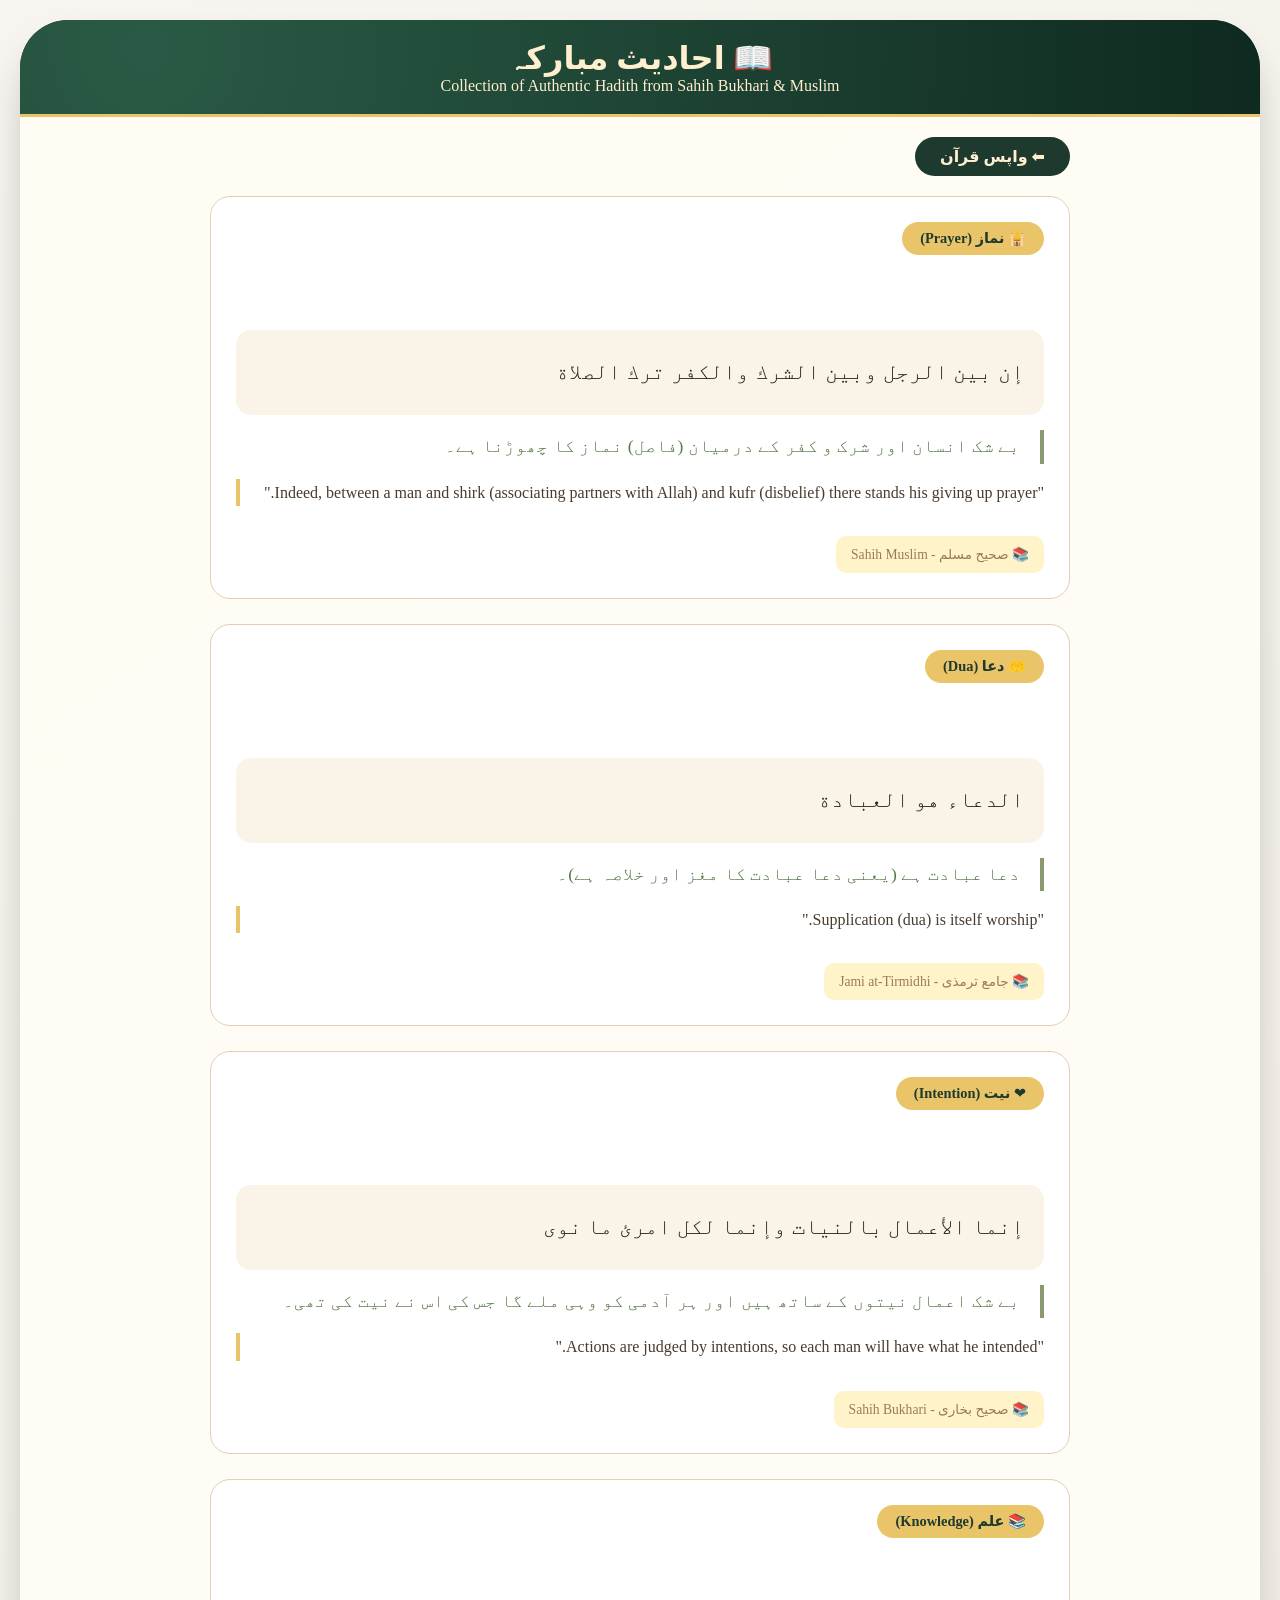
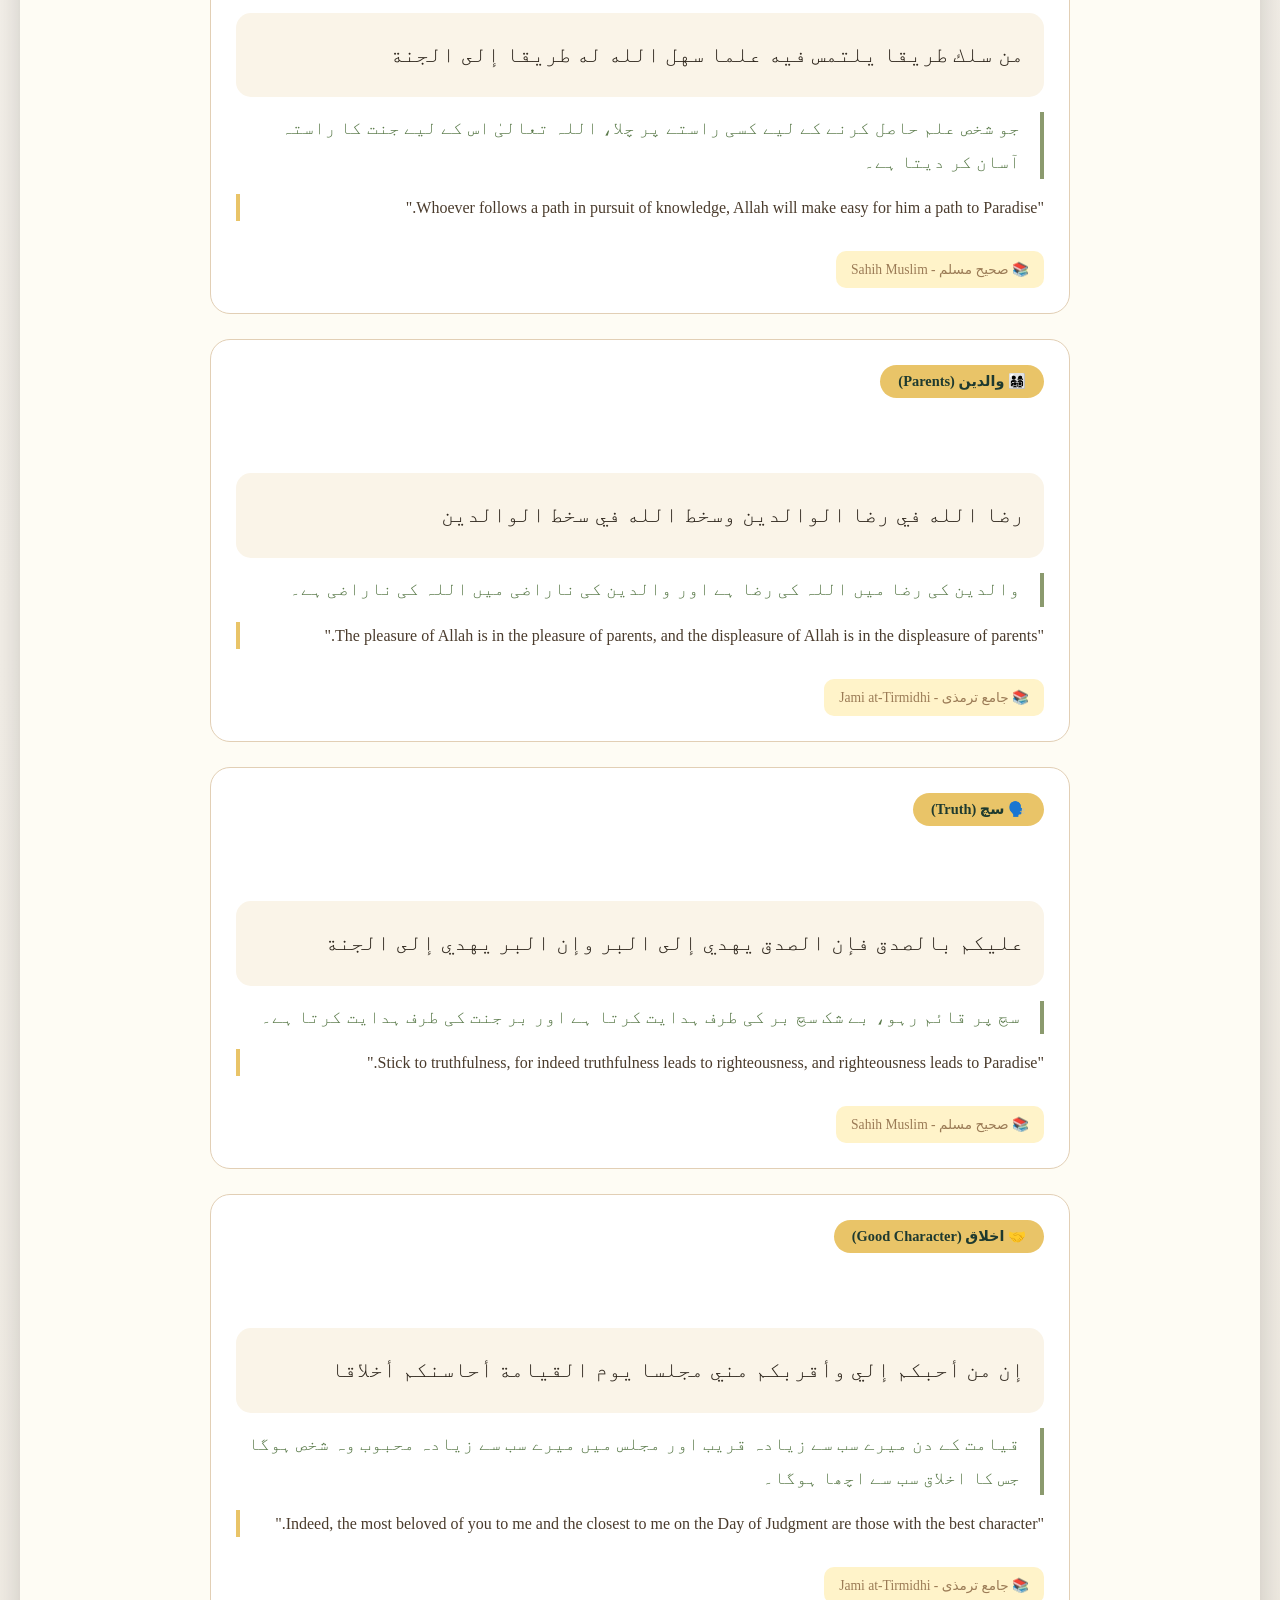
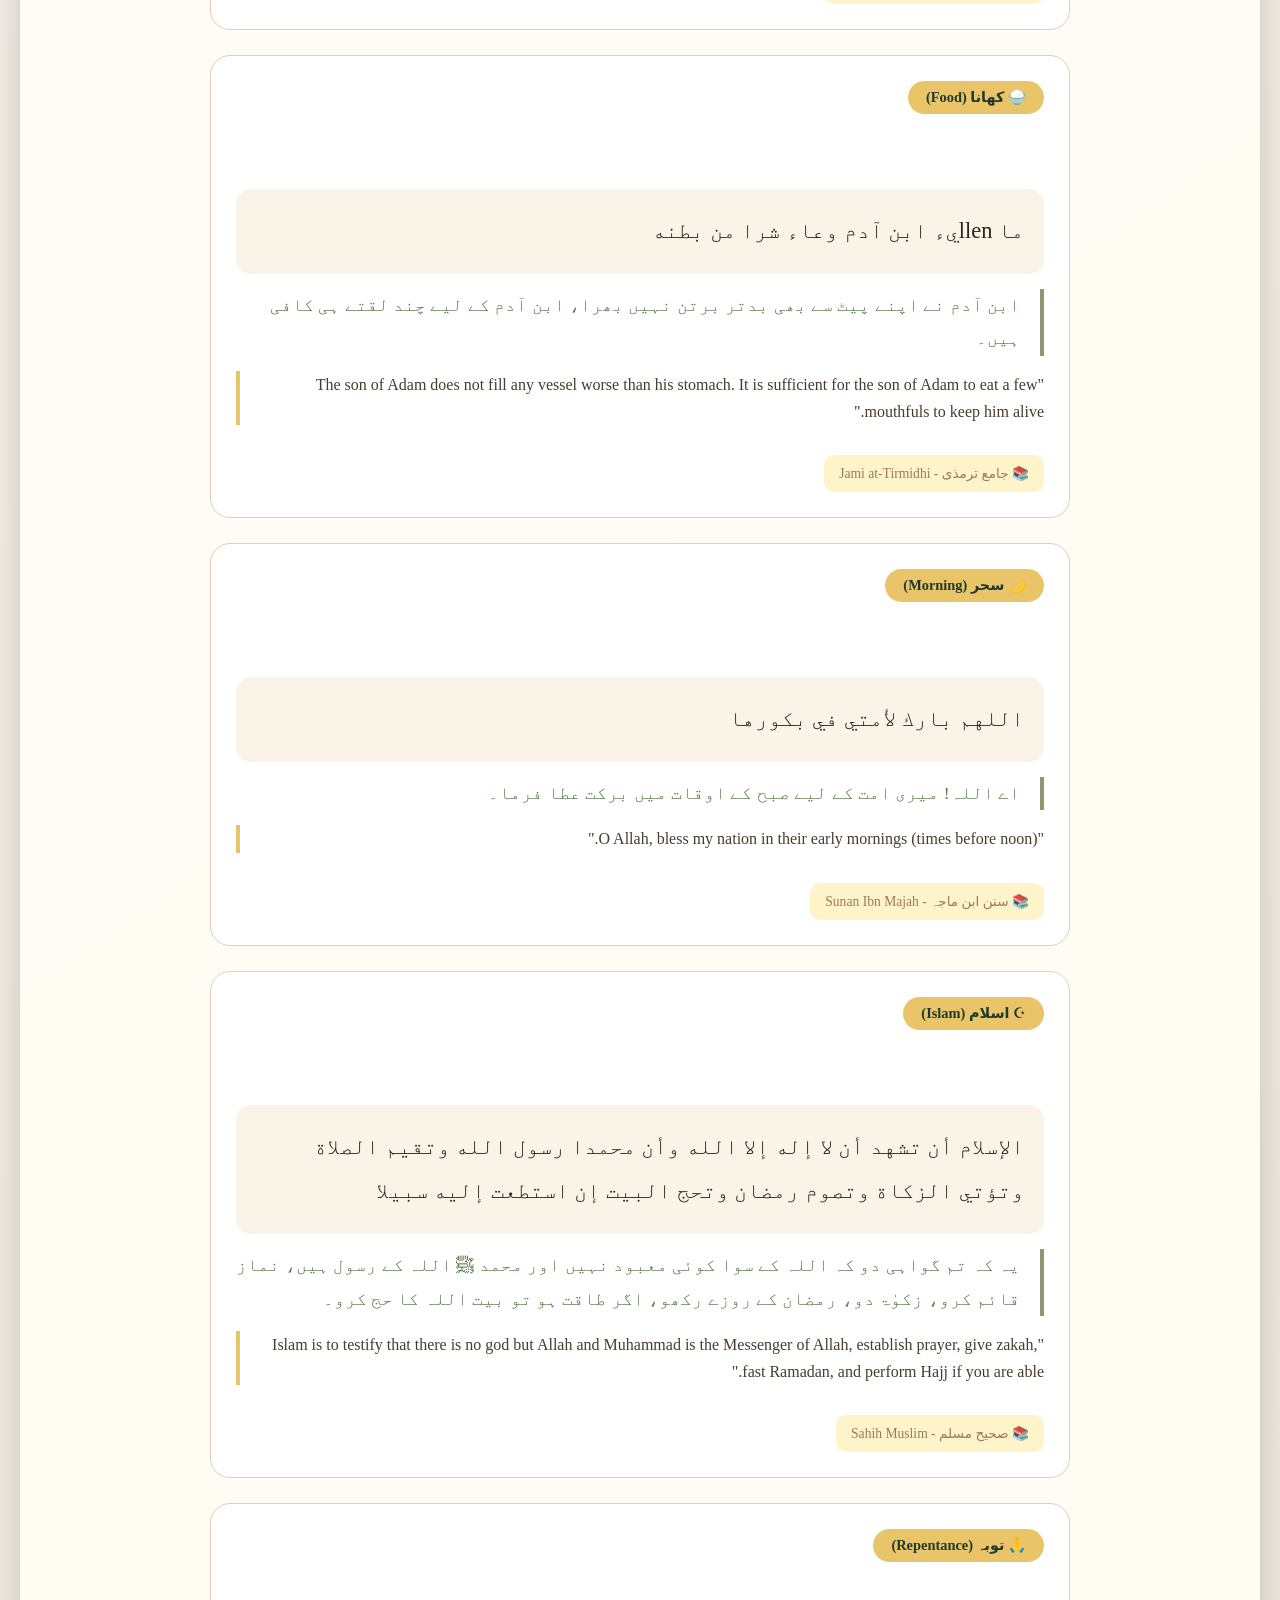
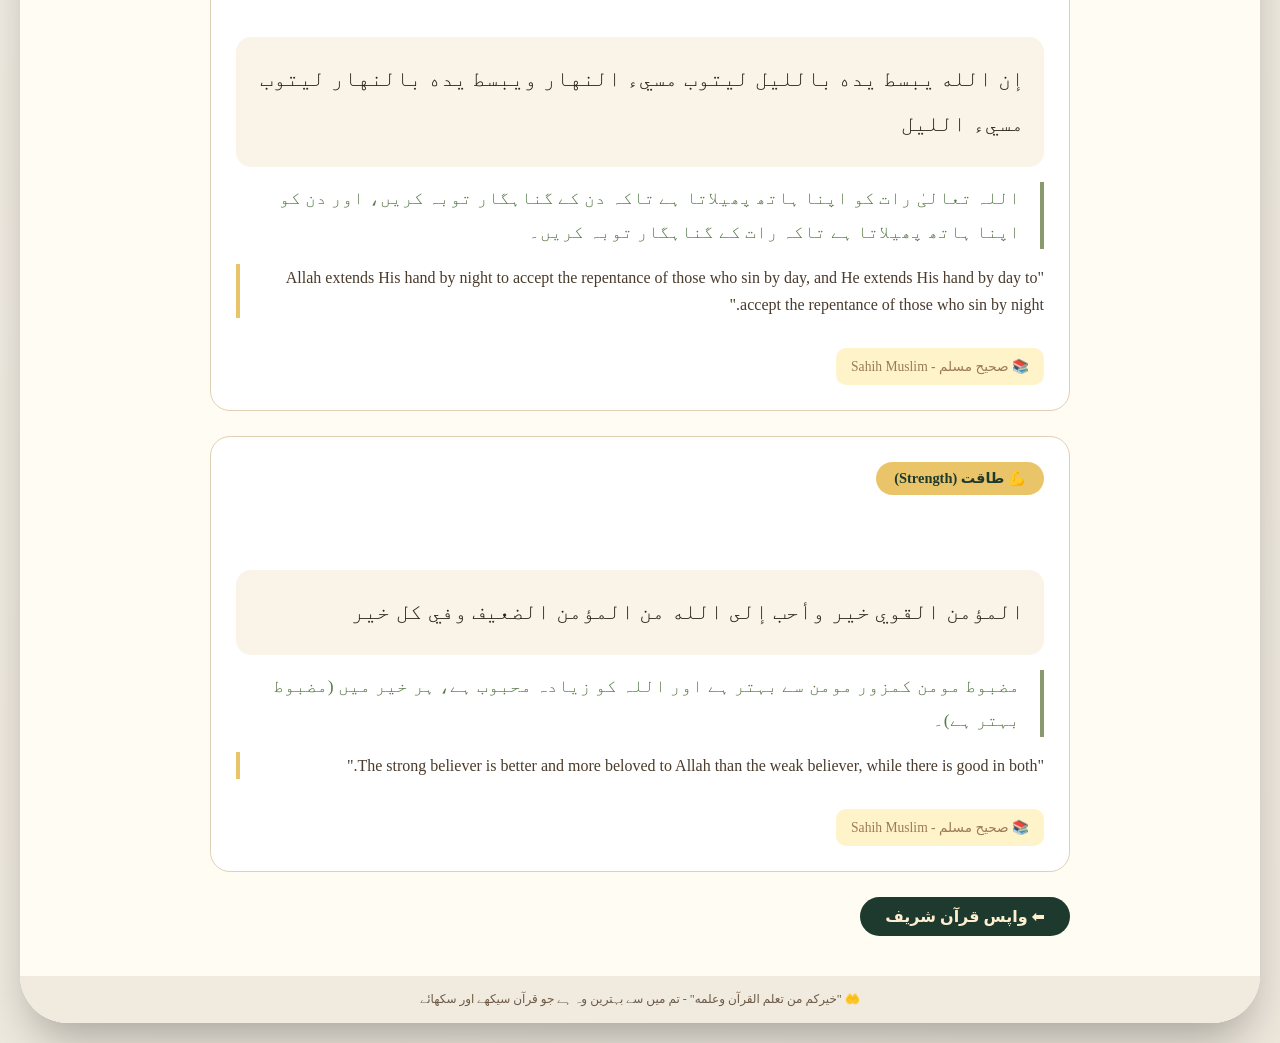
==== hadith.html @ 2e4e0c2e "Quran" ====
<!DOCTYPE html>
<html lang="ur">
<head>
  <meta charset="UTF-8">
  <meta name="viewport" content="width=device-width, initial-scale=1.0">
  <title>📖 احادیث مبارکہ - Collection of Hadith</title>
  <link rel="stylesheet" href="styles.css">
  <style>
    .hadith-container {
      max-width: 900px;
      margin: 0 auto;
      padding: 20px;
    }

    .hadith-card {
      background: var(--card-bg);
      border-radius: 20px;
      padding: 25px;
      margin-bottom: 25px;
      border: 1px solid var(--ayah-border);
      transition: all 0.3s;
    }

    .hadith-card:hover {
      transform: translateY(-3px);
      box-shadow: 0 10px 30px rgba(0,0,0,0.1);
    }

    .hadith-number {
      background: var(--header-gradient);
      color: white;
      width: 45px;
      height: 45px;
      border-radius: 50%;
      display: flex;
      align-items: center;
      justify-content: center;
      font-weight: bold;
      font-size: 1.1rem;
      margin-bottom: 15px;
    }

    .hadith-arabic {
      font-size: 1.4rem;
      line-height: 2;
      color: var(--text-primary);
      font-family: 'Amiri', 'Noto Naskh Arabic', serif;
      text-align: right;
      margin: 15px 0;
      padding: 20px;
      background: var(--transliteration-bg);
      border-radius: 15px;
    }

    .hadith-urdu {
      font-size: 1.1rem;
      line-height: 1.9;
      color: #5a7a4a;
      font-family: 'Jameel Noori Nastaleeq', 'Urdu Typesetting', serif;
      text-align: right;
      margin: 15px 0;
      padding-right: 20px;
      border-right: 4px solid var(--urdu-border);
    }

    .hadith-english {
      font-size: 1rem;
      line-height: 1.7;
      color: var(--text-secondary);
      margin: 15px 0;
      padding-left: 20px;
      border-left: 4px solid var(--translation-border);
    }

    .hadith-ref {
      font-size: 0.85rem;
      color: var(--text-muted);
      margin-top: 15px;
      padding: 10px 15px;
      background: var(--highlight-bg);
      border-radius: 10px;
      display: inline-block;
    }

    .hadith-topic {
      background: var(--border-accent);
      color: #1e3a2f;
      padding: 8px 18px;
      border-radius: 20px;
      font-size: 0.9rem;
      font-weight: 600;
      margin-bottom: 15px;
      display: inline-block;
    }

    .back-btn {
      display: inline-block;
      background: var(--active-btn-bg);
      color: var(--active-btn-text);
      padding: 10px 25px;
      border-radius: 30px;
      text-decoration: none;
      margin-bottom: 20px;
      font-weight: 600;
    }

    .category-title {
      background: var(--header-gradient);
      color: white;
      padding: 18px 30px;
      border-radius: 15px;
      font-size: 1.3rem;
      margin: 30px 0 20px 0;
      text-align: center;
    }
  </style>
</head>
<body>
<div class="quran-app">
  <div class="app-header">
    <h1>📖 احادیث مبارکہ</h1>
    <p>Collection of Authentic Hadith from Sahih Bukhari & Muslim</p>
  </div>

  <div class="hadith-container">
    <a href="quran.html" class="back-btn">⬅️ واپس قرآن</a>

    <!-- Hadith 1 -->
    <div class="hadith-card">
      <div class="hadith-topic">🕌 نماز (Prayer)</div>
      <div class="hadith-number">1</div>
      <div class="hadith-arabic">
        إن بين الرجل وبين الشرك والكفر ترك الصلاة
      </div>
      <div class="hadith-urdu">
        بے شک انسان اور شرک و کفر کے درمیان (فاصل) نماز کا چھوڑنا ہے۔
      </div>
      <div class="hadith-english">
        "Indeed, between a man and shirk (associating partners with Allah) and kufr (disbelief) there stands his giving up prayer."
      </div>
      <div class="hadith-ref">📚 صحیح مسلم - Sahih Muslim</div>
    </div>

    <!-- Hadith 2 -->
    <div class="hadith-card">
      <div class="hadith-topic">🤲 دعا (Dua)</div>
      <div class="hadith-number">2</div>
      <div class="hadith-arabic">
        الدعاء هو العبادة
      </div>
      <div class="hadith-urdu">
        دعا عبادت ہے (یعنی دعا عبادت کا مغز اور خلاصہ ہے)۔
      </div>
      <div class="hadith-english">
        "Supplication (dua) is itself worship."
      </div>
      <div class="hadith-ref">📚 جامع ترمذی - Jami at-Tirmidhi</div>
    </div>

    <!-- Hadith 3 -->
    <div class="hadith-card">
      <div class="hadith-topic">❤️ نیت (Intention)</div>
      <div class="hadith-number">3</div>
      <div class="hadith-arabic">
        إنما الأعمال بالنيات وإنما لكل امرئ ما نوى
      </div>
      <div class="hadith-urdu">
        بے شک اعمال نیتوں کے ساتھ ہیں اور ہر آدمی کو وہی ملے گا جس کی اس نے نیت کی تھی۔
      </div>
      <div class="hadith-english">
        "Actions are judged by intentions, so each man will have what he intended."
      </div>
      <div class="hadith-ref">📚 صحیح بخاری - Sahih Bukhari</div>
    </div>

    <!-- Hadith 4 -->
    <div class="hadith-card">
      <div class="hadith-topic">📚 علم (Knowledge)</div>
      <div class="hadith-number">4</div>
      <div class="hadith-arabic">
        من سلك طريقا يلتمس فيه علما سهل الله له طريقا إلى الجنة
      </div>
      <div class="hadith-urdu">
        جو شخص علم حاصل کرنے کے لیے کسی راستے پر چلا، اللہ تعالیٰ اس کے لیے جنت کا راستہ آسان کر دیتا ہے۔
      </div>
      <div class="hadith-english">
        "Whoever follows a path in pursuit of knowledge, Allah will make easy for him a path to Paradise."
      </div>
      <div class="hadith-ref">📚 صحیح مسلم - Sahih Muslim</div>
    </div>

    <!-- Hadith 5 -->
    <div class="hadith-card">
      <div class="hadith-topic">👨‍👩‍👧‍👦 والدین (Parents)</div>
      <div class="hadith-number">5</div>
      <div class="hadith-arabic">
        رضا الله في رضا الوالدين وسخط الله في سخط الوالدين
      </div>
      <div class="hadith-urdu">
        والدین کی رضا میں اللہ کی رضا ہے اور والدین کی ناراضی میں اللہ کی ناراضی ہے۔
      </div>
      <div class="hadith-english">
        "The pleasure of Allah is in the pleasure of parents, and the displeasure of Allah is in the displeasure of parents."
      </div>
      <div class="hadith-ref">📚 جامع ترمذی - Jami at-Tirmidhi</div>
    </div>

    <!-- Hadith 6 -->
    <div class="hadith-card">
      <div class="hadith-topic">🗣️ سچ (Truth)</div>
      <div class="hadith-number">6</div>
      <div class="hadith-arabic">
        عليكم بالصدق فإن الصدق يهدي إلى البر وإن البر يهدي إلى الجنة
      </div>
      <div class="hadith-urdu">
        سچ پر قائم رہو، بے شک سچ بر کی طرف ہدایت کرتا ہے اور بر جنت کی طرف ہدایت کرتا ہے۔
      </div>
      <div class="hadith-english">
        "Stick to truthfulness, for indeed truthfulness leads to righteousness, and righteousness leads to Paradise."
      </div>
      <div class="hadith-ref">📚 صحیح مسلم - Sahih Muslim</div>
    </div>

    <!-- Hadith 7 -->
    <div class="hadith-card">
      <div class="hadith-topic">🤝 اخلاق (Good Character)</div>
      <div class="hadith-number">7</div>
      <div class="hadith-arabic">
        إن من أحبكم إلي وأقربكم مني مجلسا يوم القيامة أحاسنكم أخلاقا
      </div>
      <div class="hadith-urdu">
        قیامت کے دن میرے سب سے زیادہ قریب اور مجلس میں میرے سب سے زیادہ محبوب وہ شخص ہوگا جس کا اخلاق سب سے اچھا ہوگا۔
      </div>
      <div class="hadith-english">
        "Indeed, the most beloved of you to me and the closest to me on the Day of Judgment are those with the best character."
      </div>
      <div class="hadith-ref">📚 جامع ترمذی - Jami at-Tirmidhi</div>
    </div>

    <!-- Hadith 8 -->
    <div class="hadith-card">
      <div class="hadith-topic">🍚 کھانا (Food)</div>
      <div class="hadith-number">8</div>
      <div class="hadith-arabic">
        ما llenيء ابن آدم وعاء شرا من بطنه
      </div>
      <div class="hadith-urdu">
        ابن آدم نے اپنے پیٹ سے بھی بدتر برتن نہیں بھرا، ابن آدم کے لیے چند لقتے ہی کافی ہیں۔
      </div>
      <div class="hadith-english">
        "The son of Adam does not fill any vessel worse than his stomach. It is sufficient for the son of Adam to eat a few mouthfuls to keep him alive."
      </div>
      <div class="hadith-ref">📚 جامع ترمذی - Jami at-Tirmidhi</div>
    </div>

    <!-- Hadith 9 -->
    <div class="hadith-card">
      <div class="hadith-topic">🌙 سحر (Morning)</div>
      <div class="hadith-number">9</div>
      <div class="hadith-arabic">
        اللهم بارك لأمتي في بكورها
      </div>
      <div class="hadith-urdu">
        اے اللہ! میری امت کے لیے صبح کے اوقات میں برکت عطا فرما۔
      </div>
      <div class="hadith-english">
        "O Allah, bless my nation in their early mornings (times before noon)."
      </div>
      <div class="hadith-ref">📚 سنن ابن ماجہ - Sunan Ibn Majah</div>
    </div>

    <!-- Hadith 10 -->
    <div class="hadith-card">
      <div class="hadith-topic">☪️ اسلام (Islam)</div>
      <div class="hadith-number">10</div>
      <div class="hadith-arabic">
        الإسلام أن تشهد أن لا إله إلا الله وأن محمدا رسول الله وتقيم الصلاة وتؤتي الزكاة وتصوم رمضان وتحج البيت إن استطعت إليه سبيلا
      </div>
      <div class="hadith-urdu">
        یہ کہ تم گواہی دو کہ اللہ کے سوا کوئی معبود نہیں اور محمد ﷺ اللہ کے رسول ہیں، نماز قائم کرو، زکوٰۃ دو، رمضان کے روزے رکھو، اگر طاقت ہو تو بیت اللہ کا حج کرو۔
      </div>
      <div class="hadith-english">
        "Islam is to testify that there is no god but Allah and Muhammad is the Messenger of Allah, establish prayer, give zakah, fast Ramadan, and perform Hajj if you are able."
      </div>
      <div class="hadith-ref">📚 صحیح مسلم - Sahih Muslim</div>
    </div>

    <!-- Hadith 11 -->
    <div class="hadith-card">
      <div class="hadith-topic">🙏 توبہ (Repentance)</div>
      <div class="hadith-number">11</div>
      <div class="hadith-arabic">
        إن الله يبسط يده بالليل ليتوب مسيء النهار ويبسط يده بالنهار ليتوب مسيء الليل
      </div>
      <div class="hadith-urdu">
        اللہ تعالیٰ رات کو اپنا ہاتھ پھیلاتا ہے تاکہ دن کے گناہگار توبہ کریں، اور دن کو اپنا ہاتھ پھیلاتا ہے تاکہ رات کے گناہگار توبہ کریں۔
      </div>
      <div class="hadith-english">
        "Allah extends His hand by night to accept the repentance of those who sin by day, and He extends His hand by day to accept the repentance of those who sin by night."
      </div>
      <div class="hadith-ref">📚 صحیح مسلم - Sahih Muslim</div>
    </div>

    <!-- Hadith 12 -->
    <div class="hadith-card">
      <div class="hadith-topic">💪 طاقت (Strength)</div>
      <div class="hadith-number">12</div>
      <div class="hadith-arabic">
        المؤمن القوي خير وأحب إلى الله من المؤمن الضعيف وفي كل خير
      </div>
      <div class="hadith-urdu">
        مضبوط مومن کمزور مومن سے بہتر ہے اور اللہ کو زیادہ محبوب ہے، ہر خیر میں (مضبوط بہتر ہے)۔
      </div>
      <div class="hadith-english">
        "The strong believer is better and more beloved to Allah than the weak believer, while there is good in both."
      </div>
      <div class="hadith-ref">📚 صحیح مسلم - Sahih Muslim</div>
    </div>

    <a href="quran.html" class="back-btn">⬅️ واپس قرآن شریف</a>
  </div>

  <div class="footer-note">🤲 "خيركم من تعلم القرآن وعلمه" - تم میں سے بہترین وہ ہے جو قرآن سیکھے اور سکھائے</div>
</div>
</body>
</html>
---- styles.css ----
* {
  margin: 0;
  padding: 0;
  box-sizing: border-box;
  -webkit-tap-highlight-color: transparent;
}

:root {
  --bg-gradient-start: #f8f5f0;
  --bg-gradient-end: #ece6db;
  --app-bg: rgba(255, 253, 245, 0.95);
  --header-bg: #1e3a2f;
  --header-grad-start: #2a5a45;
  --header-grad-end: #0f2a20;
  --header-text: #ffefcf;
  --border-accent: #e9c468;
  --card-bg: #ffffff;
  --text-primary: #2c241a;
  --text-secondary: #4a3b2c;
  --text-muted: #9b7b56;
  --control-bg: #fffaf0;
  --select-bg: white;
  --select-border: #d4c5b0;
  --view-btn-bg: #f3ede3;
  --view-btn-text: #5e4b34;
  --active-btn-bg: #1e3a2f;
  --active-btn-text: #ffefcf;
  --ayah-border: #e2cfb5;
  --translation-border: #e9c468;
  --urdu-border: #8b9a6e;
  --transliteration-bg: #faf4e8;
  --dua-bg: linear-gradient(135deg, #fef9e6 0%, #fff5e0 100%);
  --dua-border: #e9dbbc;
  --footer-bg: #f0eadf;
  --footer-text: #6c5a46;
  --search-bg: white;
  --search-border: #d4c5b0;
  --highlight-bg: #fff3c9;
  --bookmark-bg: #e8f0e8;
  --audio-btn-bg: #d4a373;
  --ayah-badge-bg: #5a7a4a;
  --ayah-badge-text: #ffffff;
}

body.dark {
  --bg-gradient-start: #1a1a2e;
  --bg-gradient-end: #16213e;
  --app-bg: #1e1e2f;
  --header-bg: #0f2a20;
  --header-grad-start: #1a3a2f;
  --header-grad-end: #0a1a12;
  --header-text: #e2dccd;
  --border-accent: #d4a373;
  --card-bg: #2a2a3a;
  --text-primary: #f0e6d0;
  --text-secondary: #d4c5b0;
  --text-muted: #b8a99a;
  --control-bg: #2a2a38;
  --select-bg: #3a3a4a;
  --select-border: #5a5a6e;
  --view-btn-bg: #3a3a48;
  --view-btn-text: #d4c5b0;
  --active-btn-bg: #d4a373;
  --active-btn-text: #1a1a2e;
  --ayah-border: #4a4a5e;
  --translation-border: #d4a373;
  --urdu-border: #7a8a5e;
  --transliteration-bg: #2a2a3a;
  --dua-bg: linear-gradient(135deg, #2a2a3a 0%, #1e2a2a 100%);
  --dua-border: #5a5a6e;
  --footer-bg: #1a1a2a;
  --footer-text: #a89a7a;
  --search-bg: #3a3a4a;
  --search-border: #5a5a6e;
  --highlight-bg: #5a4a2a;
  --bookmark-bg: #2a3a2a;
  --audio-btn-bg: #b8865b;
  --ayah-badge-bg: #b8c99e;
  --ayah-badge-text: #1a1a2e;
}

body {
  background: linear-gradient(145deg, var(--bg-gradient-start) 0%, var(--bg-gradient-end) 100%);
  font-family: 'Segoe UI', 'Amiri', 'Noto Naskh Arabic', 'Jameel Noori Nastaleeq', 'Urdu Typesetting', 'Times New Roman', system-ui, sans-serif;
  color: var(--text-primary);
  direction: rtl;
  padding: 20px;
  min-height: 100vh;
  transition: background 0.3s, color 0.3s;
}

.quran-app {
  max-width: 1300px;
  margin: 0 auto;
  background: var(--app-bg);
  border-radius: 48px;
  box-shadow: 0 25px 45px -12px rgba(0, 0, 0, 0.3);
  overflow: hidden;
  transition: background 0.3s;
}

.app-header {
  background: var(--header-bg);
  background-image: radial-gradient(circle at 10% 30%, var(--header-grad-start), var(--header-grad-end));
  padding: 1.2rem 2rem;
  color: var(--header-text);
  text-align: center;
  border-bottom: 3px solid var(--border-accent);
}

.app-header h1 {
  font-size: 2rem;
  display: flex;
  align-items: center;
  justify-content: center;
  gap: 12px;
  flex-wrap: wrap;
}

.controls-row {
  display: flex;
  flex-wrap: wrap;
  justify-content: space-between;
  align-items: center;
  gap: 12px;
  padding: 1rem 2rem;
  background: var(--control-bg);
  border-bottom: 1px solid var(--select-border);
}

.surah-selector { flex: 2; min-width: 200px; }

select, .search-input {
  background: var(--select-bg);
  border: 1px solid var(--select-border);
  padding: 10px 14px;
  border-radius: 60px;
  font-size: 0.9rem;
  font-family: inherit;
  cursor: pointer;
  outline: none;
  color: var(--text-primary);
}

select { width: 260px; }

.search-box {
  display: flex;
  gap: 8px;
  align-items: center;
  background: var(--search-bg);
  border-radius: 60px;
  padding: 4px 12px;
  border: 1px solid var(--select-border);
}

.search-input {
  border: none;
  width: 200px;
  padding: 8px 0;
  background: transparent;
}

.search-btn, .clear-search {
  background: none;
  border: none;
  cursor: pointer;
  font-size: 1.1rem;
  padding: 6px;
  color: var(--text-secondary);
}

.view-options {
  display: flex;
  gap: 8px;
  background: var(--view-btn-bg);
  padding: 4px 12px;
  border-radius: 60px;
  flex-wrap: wrap;
}

.view-btn, .action-btn, .lang-btn, .speed-btn {
  background: transparent;
  border: none;
  padding: 8px 14px;
  border-radius: 40px;
  font-weight: 600;
  font-size: 0.8rem;
  cursor: pointer;
  transition: all 0.2s;
  color: var(--view-btn-text);
}

.view-btn.active, .action-btn.active, .lang-btn.active, .speed-btn.active {
  background: var(--active-btn-bg);
  color: var(--active-btn-text);
}

.dark-toggle, .lang-toggle, .speed-toggle, .urdu-audio-toggle, .continuous-toggle, .manzil-toggle, .surah-toggle, .namaz-nav, .hadith-nav, .naat-nav {
  background: var(--view-btn-bg);
  border-radius: 60px;
  padding: 5px 12px;
  display: flex;
  gap: 4px;
}

.speed-btn { padding: 6px 10px; font-size: 0.75rem; }

.bookmark-bar {
  display: flex;
  justify-content: space-between;
  align-items: center;
  padding: 10px 2rem;
  background: var(--bookmark-bg);
  border-bottom: 1px solid var(--select-border);
  font-size: 0.85rem;
  flex-wrap: wrap;
  gap: 10px;
}

.bookmark-info { display: flex; gap: 15px; align-items: center; flex-wrap: wrap; }

.btn-bookmark {
  background: var(--border-accent);
  color: #1e3a2f;
  padding: 6px 16px;
  border-radius: 40px;
  font-weight: bold;
  border: none;
  cursor: pointer;
}

.goto-bookmark {
  background: var(--view-btn-bg);
  padding: 6px 12px;
  border-radius: 40px;
  text-decoration: none;
  color: var(--text-primary);
  border: none;
  cursor: pointer;
}

.quran-content {
  padding: 2rem 2rem 1rem;
  min-height: 60vh;
  transition: all 0.2s;
}

.ayah-card {
  margin-bottom: 28px;
  padding-bottom: 18px;
  border-bottom: 1px dashed var(--ayah-border);
  transition: background 0.2s, transform 0.1s;
  position: relative;
  cursor: pointer;
  border-radius: 16px;
  padding: 12px;
}

.ayah-card:hover {
  background: var(--transliteration-bg);
  transform: translateY(-2px);
}

.ayah-card.playing {
  background: var(--highlight-bg);
  box-shadow: 0 0 15px rgba(233, 196, 104, 0.5);
}

.ayah-card::before {
  content: "🔊 Click to listen";
  position: absolute;
  top: -10px;
  left: 12px;
  font-size: 0.75rem;
  color: var(--text-muted);
  background: var(--card-bg);
  padding: 2px 10px;
  border-radius: 20px;
  border: 1px solid var(--ayah-border);
  opacity: 0;
  transition: opacity 0.2s;
}

.ayah-card:hover::before { opacity: 1; }

.ayah-card.highlight {
  background-color: var(--highlight-bg);
  border-radius: 16px;
  padding: 12px;
  margin: 8px 0;
}

.ayah-meta {
  display: flex;
  justify-content: space-between;
  align-items: baseline;
  margin-bottom: 10px;
  font-size: 0.85rem;
  color: var(--text-muted);
  flex-wrap: wrap;
  gap: 8px;
}

.ayah-number {
  background: var(--view-btn-bg);
  padding: 2px 12px;
  border-radius: 40px;
}

.audio-control { display: flex; gap: 8px; align-items: center; }

.play-ayah {
  background: var(--audio-btn-bg);
  border: none;
  cursor: pointer;
  font-size: 1rem;
  padding: 4px 12px;
  border-radius: 30px;
  color: white;
  font-weight: bold;
}

.aya-text-ar {
  font-size: 1.8rem;
  line-height: 2.3rem;
  font-family: 'Amiri', 'Noto Naskh Arabic', serif;
  text-align: right;
  margin: 10px 0;
  color: var(--text-primary);
}

.translation-english {
  font-size: 1rem;
  color: var(--text-secondary);
  border-right: 4px solid var(--translation-border);
  padding-right: 18px;
  margin: 8px 0;
  line-height: 1.6;
}

.translation-urdu {
  font-size: 1rem;
  color: #5a7a4a;
  border-right: 4px solid var(--urdu-border);
  padding-right: 18px;
  margin: 8px 0;
  line-height: 1.7;
  font-family: 'Jameel Noori Nastaleeq', 'Urdu Typesetting', 'Noto Nastaliq Urdu', serif;
}

body.dark .translation-urdu { color: #b8c99e; }

.transliteration-text {
  font-size: 1rem;
  background: var(--transliteration-bg);
  padding: 10px;
  border-radius: 20px;
  direction: ltr;
  text-align: left;
  margin: 8px 0;
}

.dua-section {
  margin: 2rem;
  padding: 1.5rem;
  background: var(--dua-bg);
  border-radius: 36px;
  border: 1px solid var(--dua-border);
  text-align: center;
}

.loading, .error, .no-results {
  text-align: center;
  padding: 60px 20px;
  font-size: 1.2rem;
}

#manzilContainer {
  display: none;
  max-width: 900px;
  margin: 0 auto;
  padding: 20px;
}

.manzil-header {
  background: var(--card-bg);
  border-radius: 20px;
  padding: 20px;
  margin-bottom: 20px;
  text-align: center;
  border: 2px solid var(--ayah-border);
}

.manzil-header h2 {
  color: var(--text-primary);
  margin-bottom: 10px;
}

.manzil-header p {
  color: var(--text-secondary);
  font-size: 0.9rem;
}

.manzil-section {
  margin-bottom: 30px;
}

.manzil-section h3 {
  background: var(--header-gradient);
  color: white;
  padding: 12px 20px;
  border-radius: 12px;
  margin-bottom: 15px;
  font-size: 1.2rem;
}

.manzil-ayah {
  background: var(--card-bg);
  border: 1px solid var(--ayah-border);
}

.manzil-loading {
  text-align: center;
  padding: 40px;
  font-size: 1.2rem;
  color: var(--text-secondary);
}

.manzil-footer {
  background: var(--highlight-bg);
  border-radius: 16px;
  padding: 20px;
  text-align: center;
  margin-top: 30px;
}

.manzil-footer p {
  color: var(--text-secondary);
  font-size: 0.95rem;
  margin-bottom: 15px;
}

.btn-close {
  background: var(--active-btn-bg);
  color: var(--active-btn-text);
  border: none;
  padding: 10px 24px;
  border-radius: 30px;
  cursor: pointer;
  font-weight: 600;
  transition: all 0.2s;
}

.btn-close:hover {
  transform: scale(1.05);
}

/* Surah Modal Styles */
.surah-modal {
  display: none;
  position: fixed;
  top: 0;
  left: 0;
  width: 100%;
  height: 100%;
  background: rgba(0, 0, 0, 0.7);
  z-index: 1000;
  justify-content: center;
  align-items: center;
  backdrop-filter: blur(5px);
}

.surah-modal.active {
  display: flex;
}

.surah-modal-content {
  background: var(--card-bg);
  border-radius: 24px;
  width: 90%;
  max-width: 500px;
  max-height: 80vh;
  display: flex;
  flex-direction: column;
  box-shadow: 0 20px 60px rgba(0,0,0,0.3);
  border: 2px solid var(--ayah-border);
}

.surah-modal-header {
  background: var(--header-gradient);
  color: white;
  padding: 20px;
  border-radius: 22px 22px 0 0;
  display: flex;
  justify-content: space-between;
  align-items: center;
}

.surah-modal-header h2 {
  margin: 0;
  font-size: 1.3rem;
}

.btn-close-modal {
  background: rgba(255,255,255,0.2);
  border: none;
  color: white;
  width: 36px;
  height: 36px;
  border-radius: 50%;
  cursor: pointer;
  font-size: 1.2rem;
  transition: all 0.2s;
}

.btn-close-modal:hover {
  background: rgba(255,255,255,0.3);
  transform: rotate(90deg);
}

.surah-list {
  overflow-y: auto;
  max-height: 60vh;
  padding: 15px;
}

.surah-list::-webkit-scrollbar {
  width: 8px;
}

.surah-list::-webkit-scrollbar-track {
  background: var(--transliteration-bg);
  border-radius: 4px;
}

.surah-list::-webkit-scrollbar-thumb {
  background: var(--active-btn-bg);
  border-radius: 4px;
}

.surah-item {
  display: flex;
  align-items: center;
  padding: 12px 16px;
  margin-bottom: 8px;
  border-radius: 12px;
  cursor: pointer;
  transition: all 0.2s;
  background: var(--transliteration-bg);
  border: 1px solid transparent;
}

.surah-item:hover {
  background: var(--highlight-bg);
  border-color: var(--ayah-border);
  transform: translateX(5px);
}

.surah-item .surah-number {
  background: var(--header-gradient);
  color: white;
  width: 36px;
  height: 36px;
  border-radius: 50%;
  display: flex;
  align-items: center;
  justify-content: center;
  font-weight: bold;
  font-size: 0.9rem;
  margin-right: 15px;
  flex-shrink: 0;
}

.surah-info {
  flex: 1;
}

.surah-name-ar {
  font-size: 1.1rem;
  font-weight: 600;
  color: var(--text-primary);
  margin-bottom: 2px;
}

.surah-name-en {
  font-size: 0.85rem;
  color: var(--text-secondary);
}

.surah-ayahs {
  font-size: 0.75rem;
  color: var(--ayah-badge-bg);
  background: var(--ayah-badge-text);
  padding: 4px 10px;
  border-radius: 20px;
}

.footer-note {
  background: var(--footer-bg);
  text-align: center;
  padding: 1rem;
  font-size: 0.75rem;
  color: var(--footer-text);
}

@media (max-width: 900px) {
  .controls-row { flex-direction: column; align-items: stretch; }
  .search-box { justify-content: center; }
  .view-options { justify-content: center; }
  .aya-text-ar { font-size: 1.4rem; }
  body { padding: 12px; }
  .bookmark-bar { flex-direction: column; text-align: center; }
}
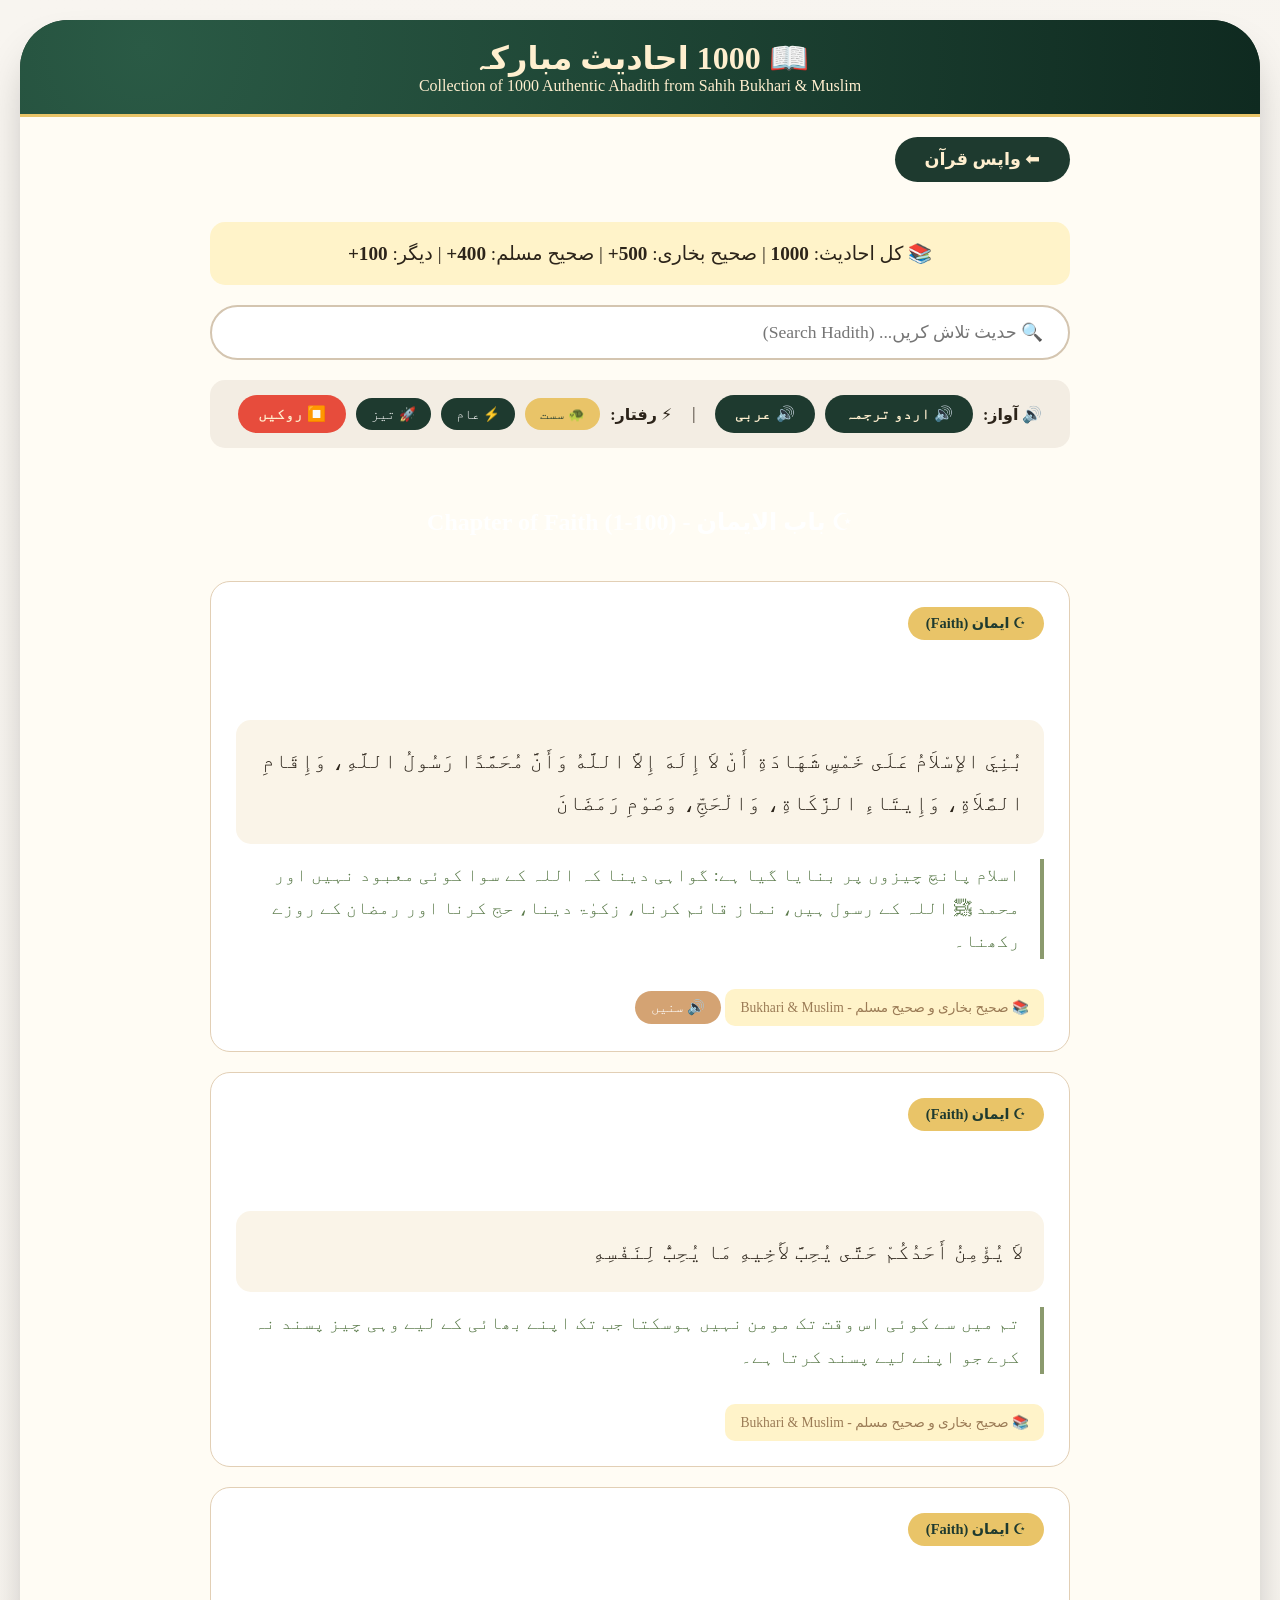
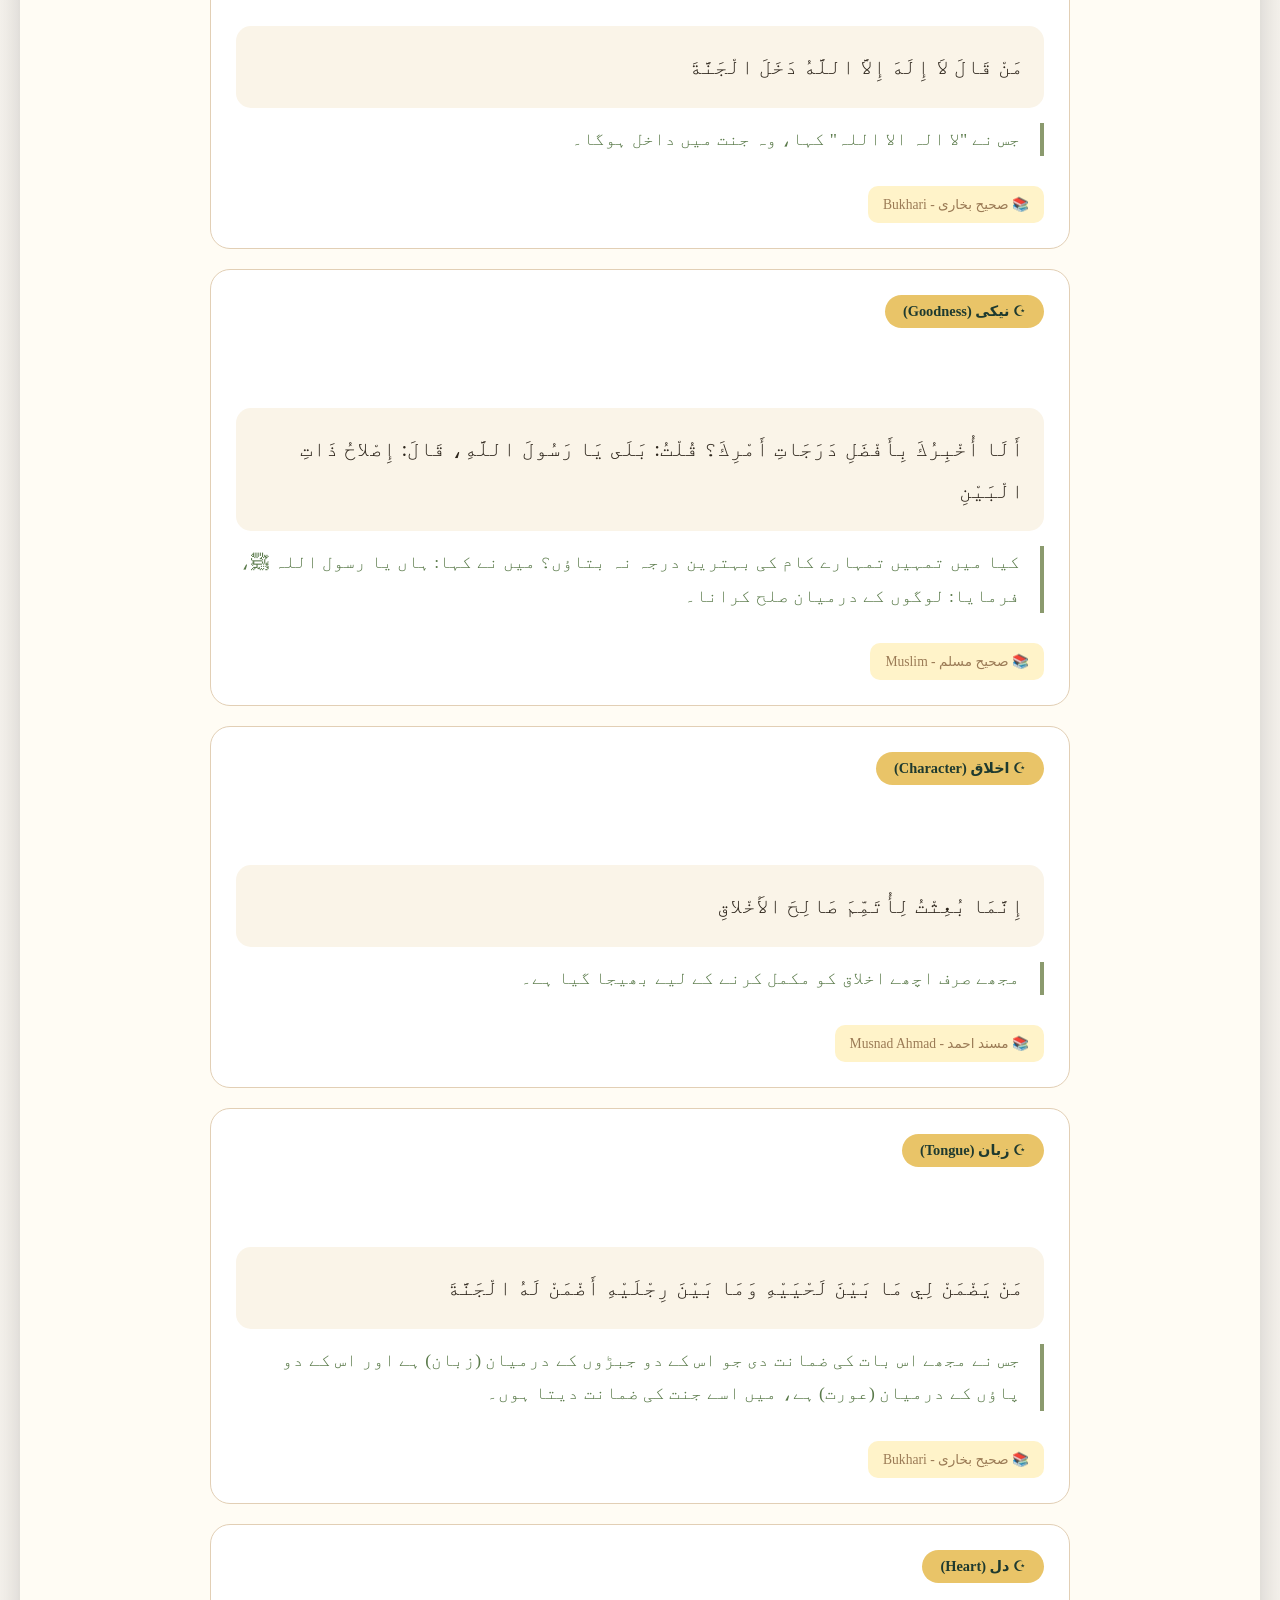
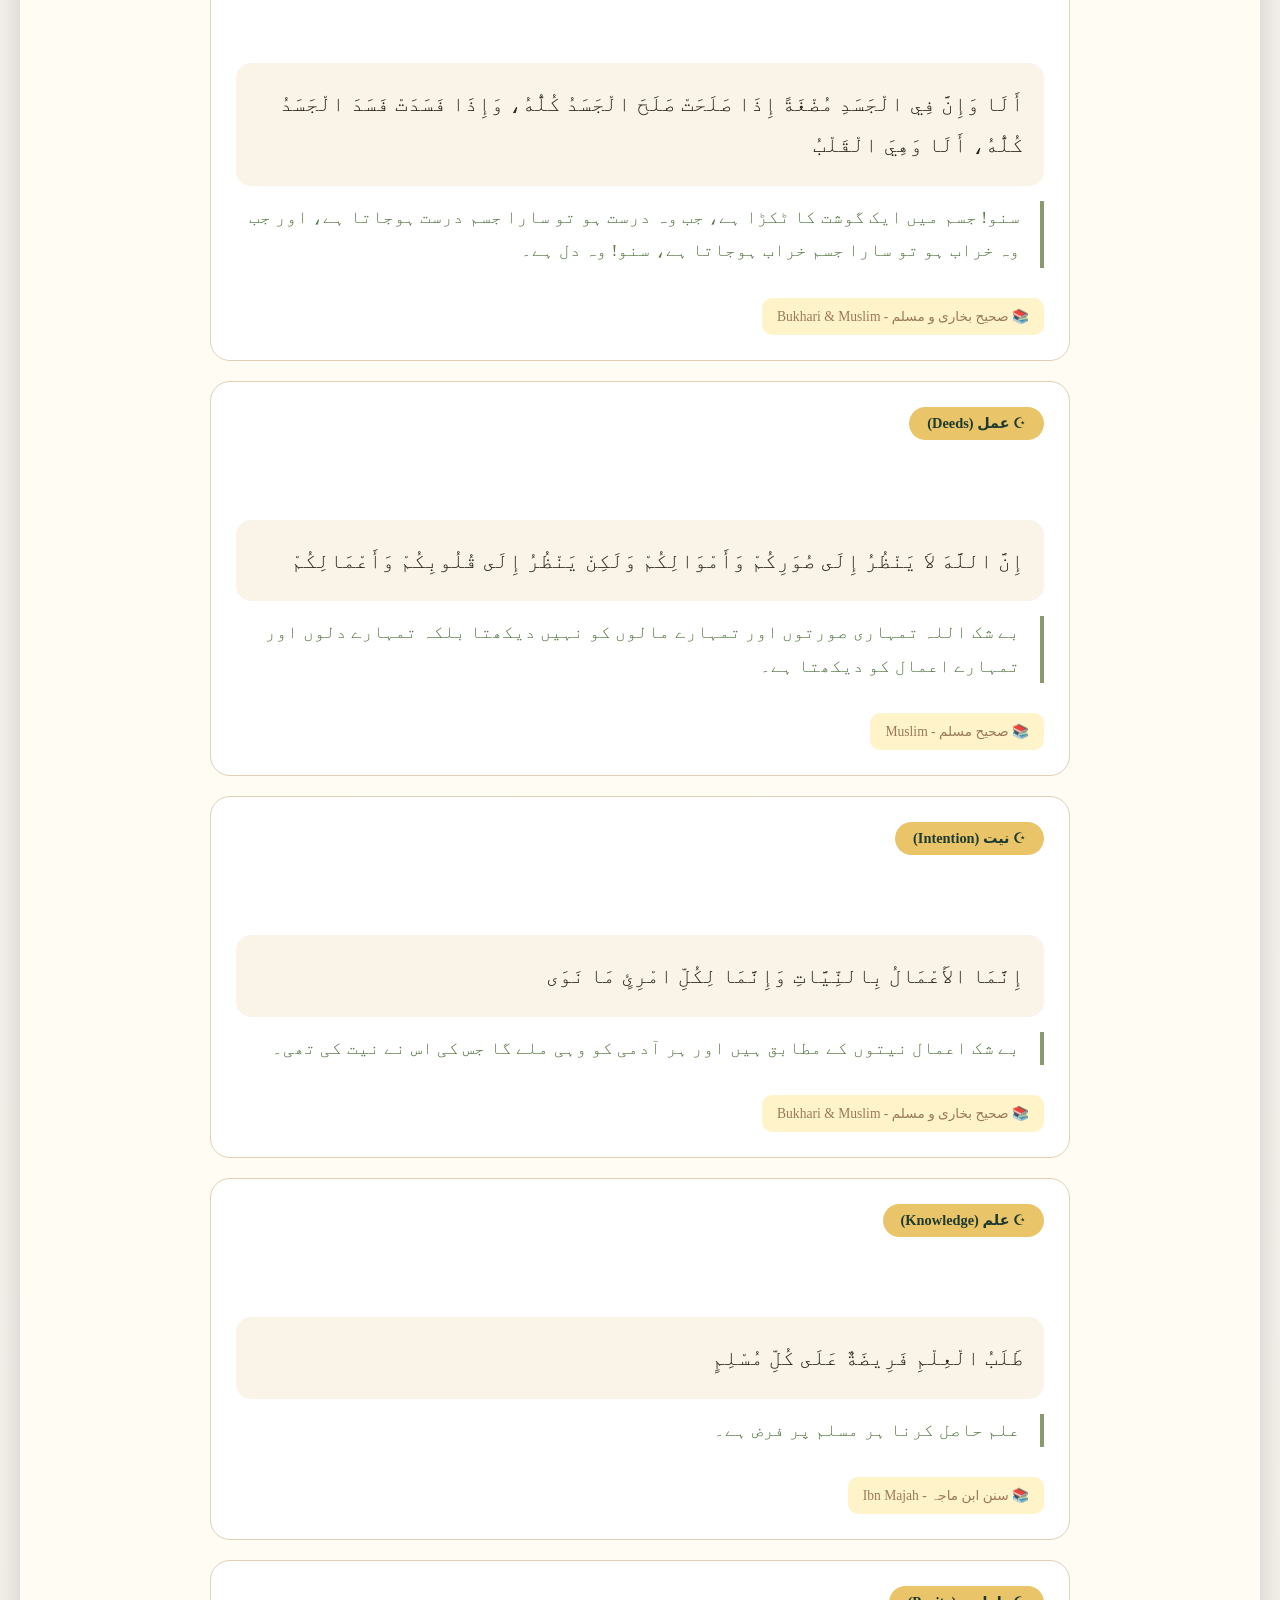
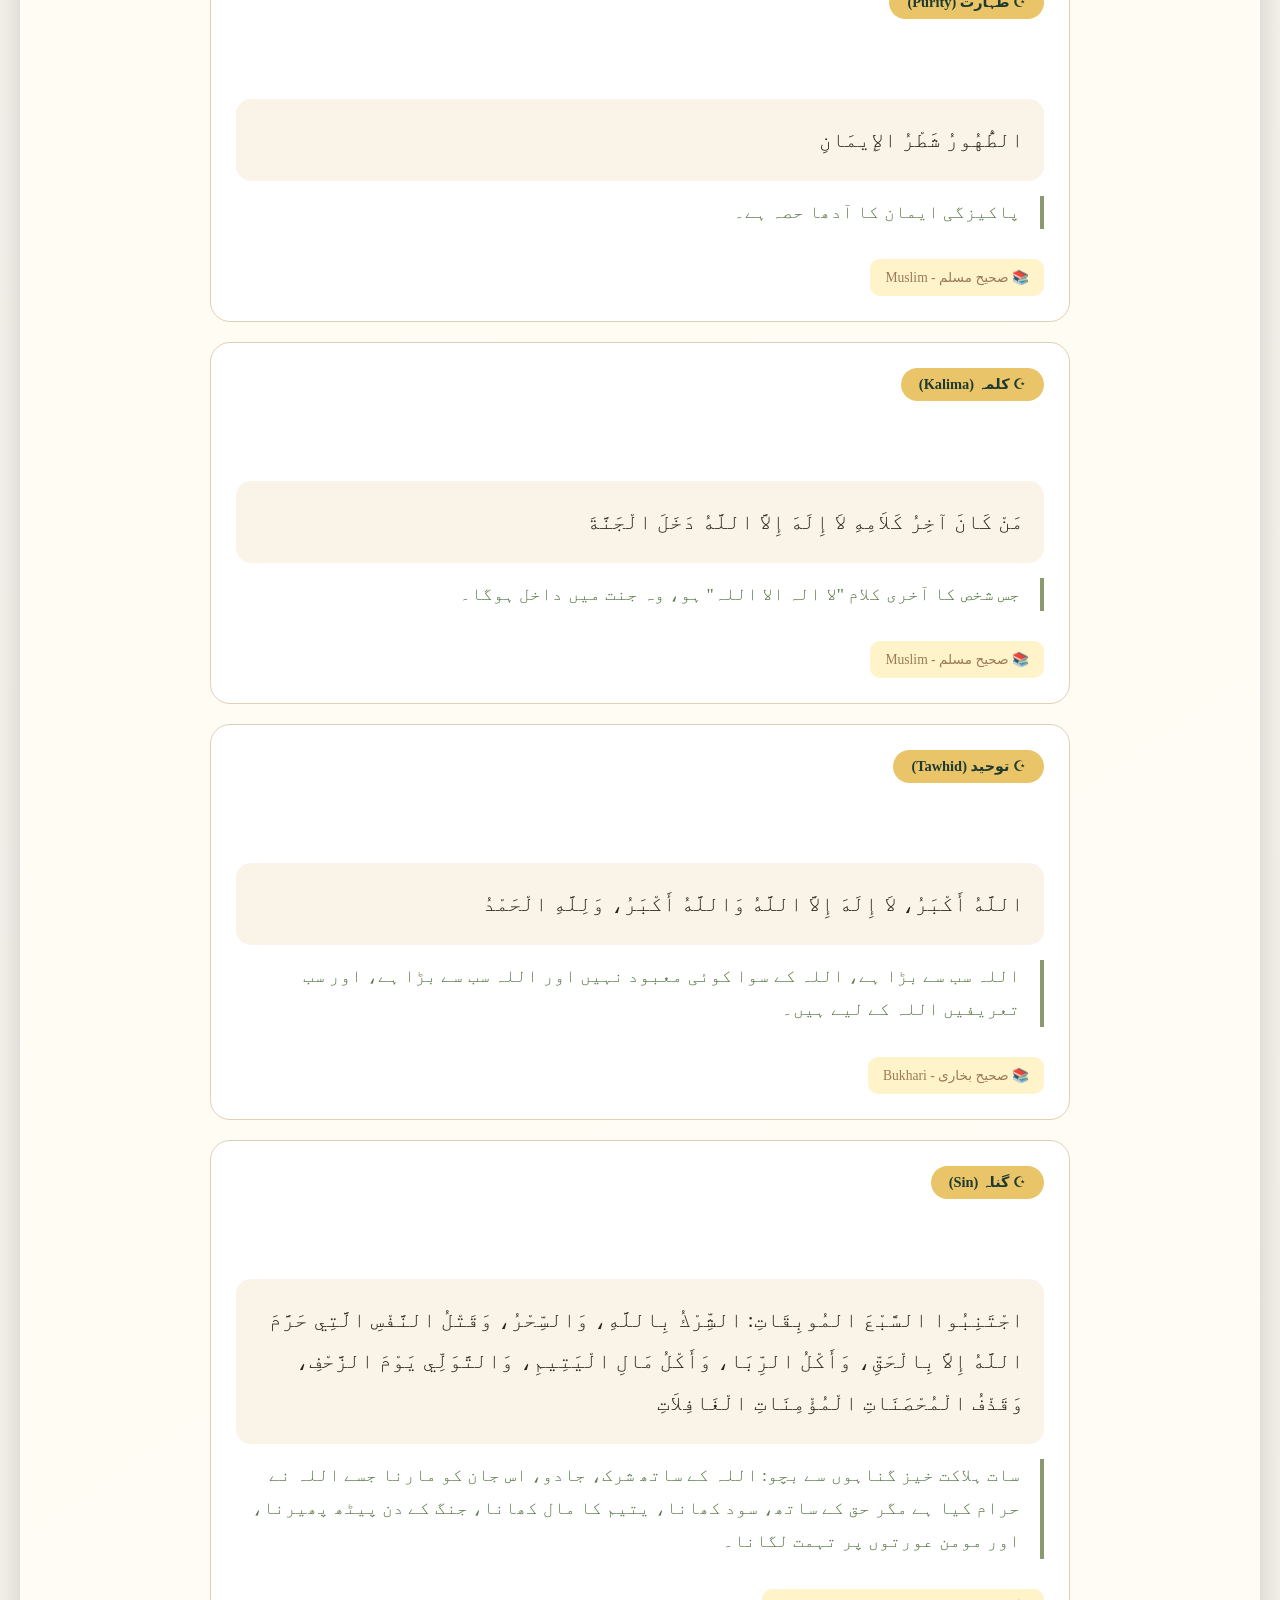
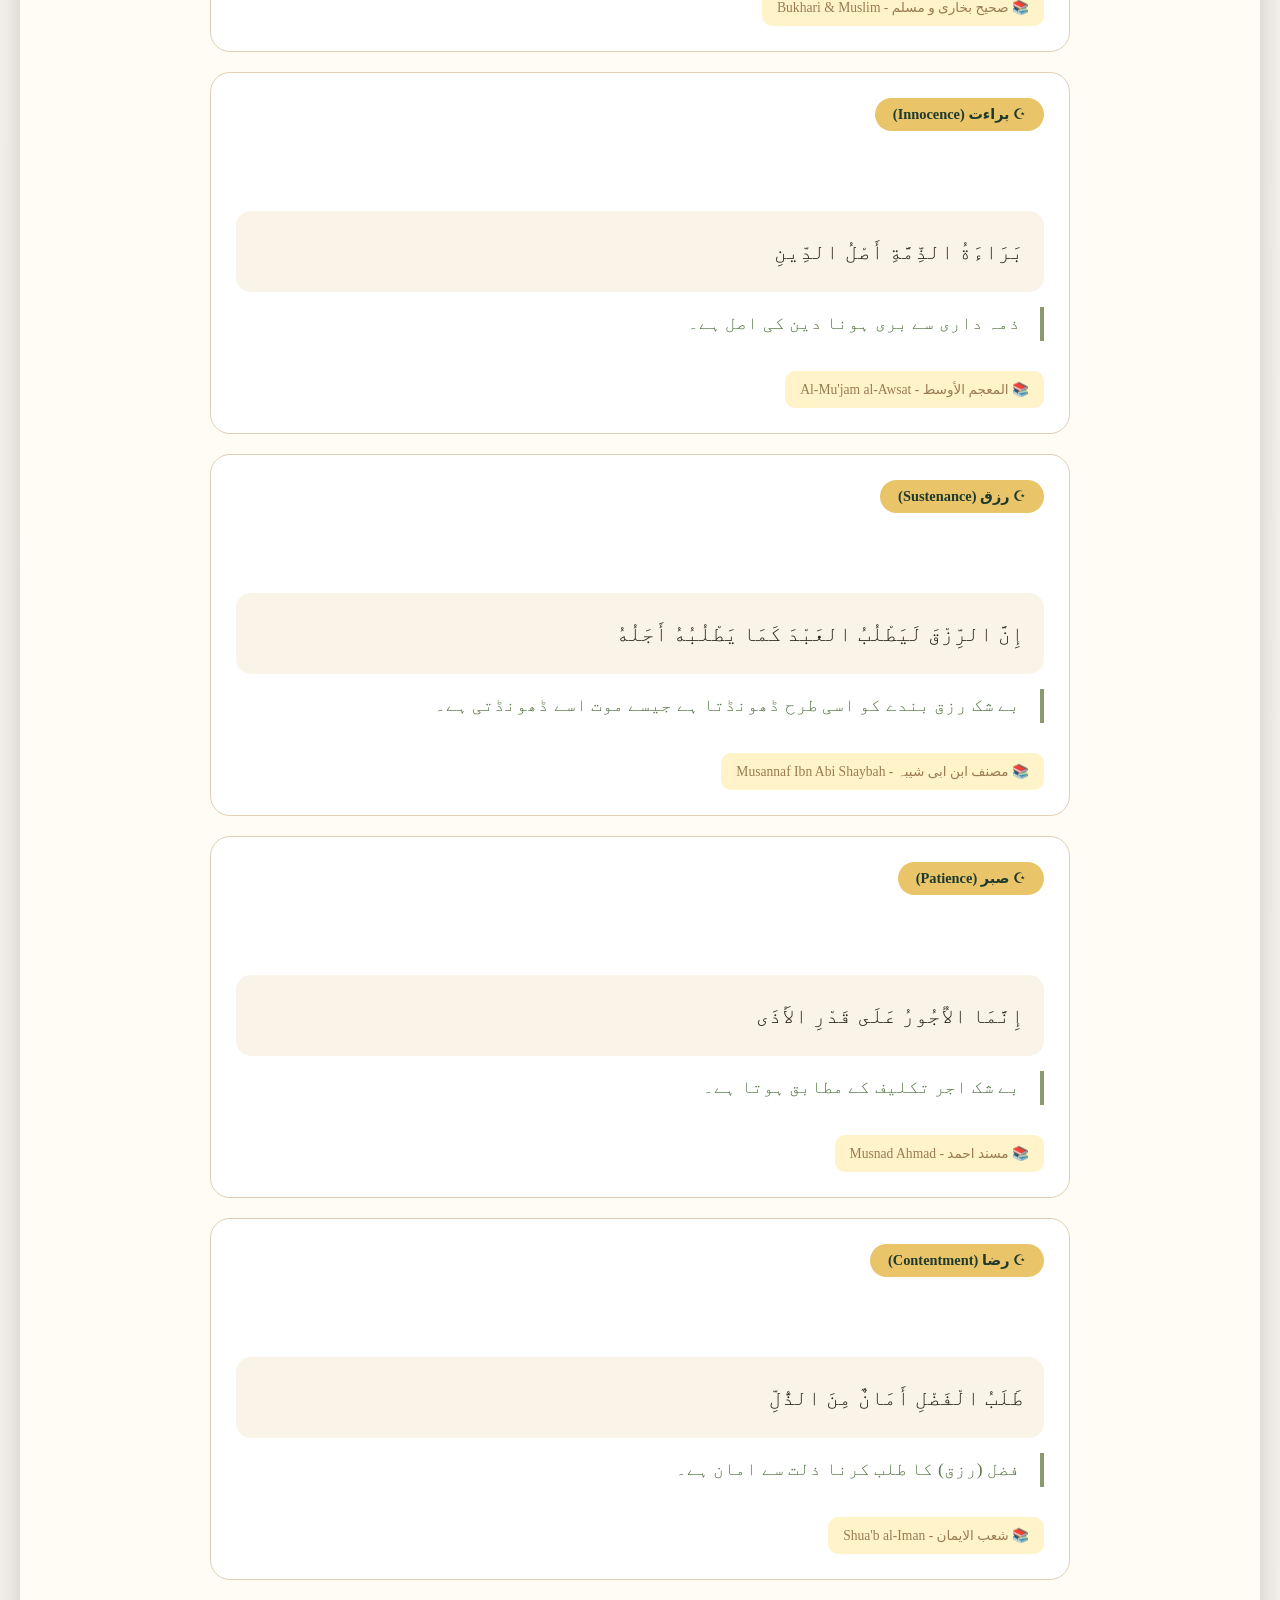
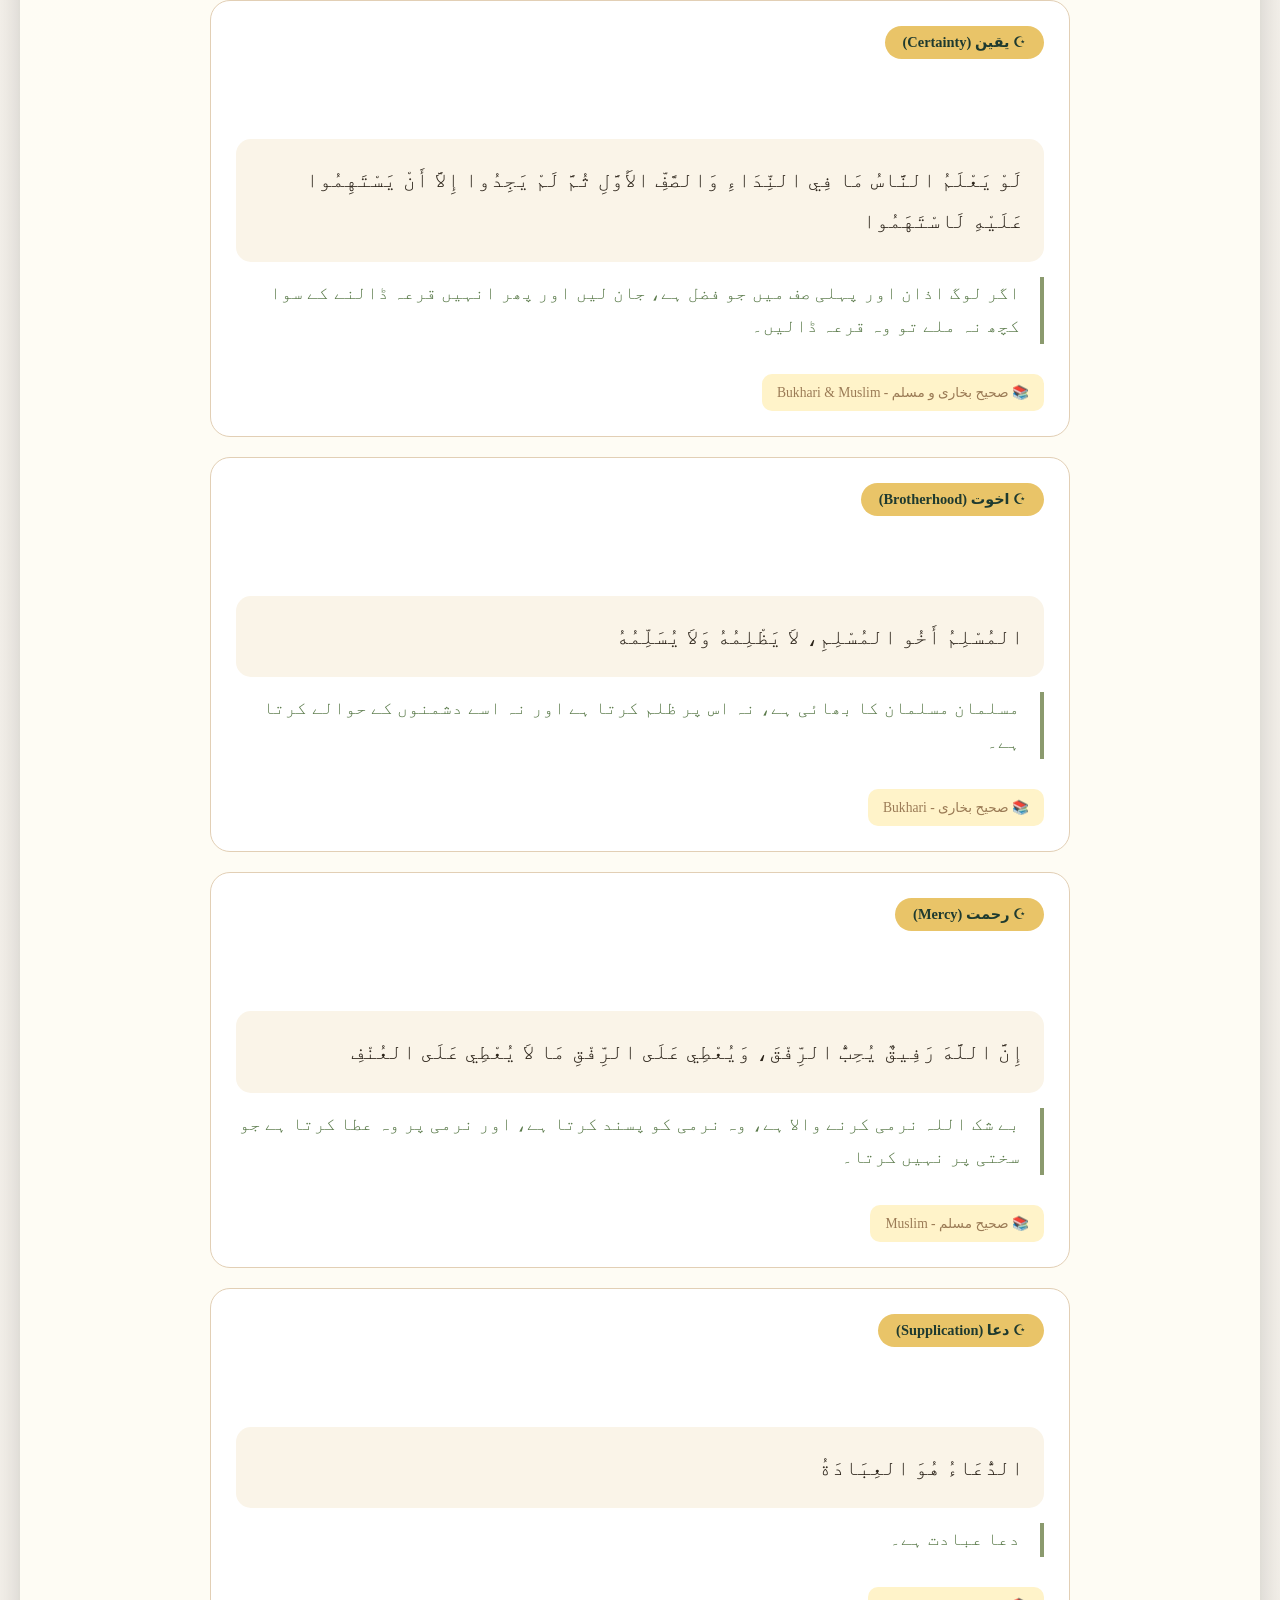
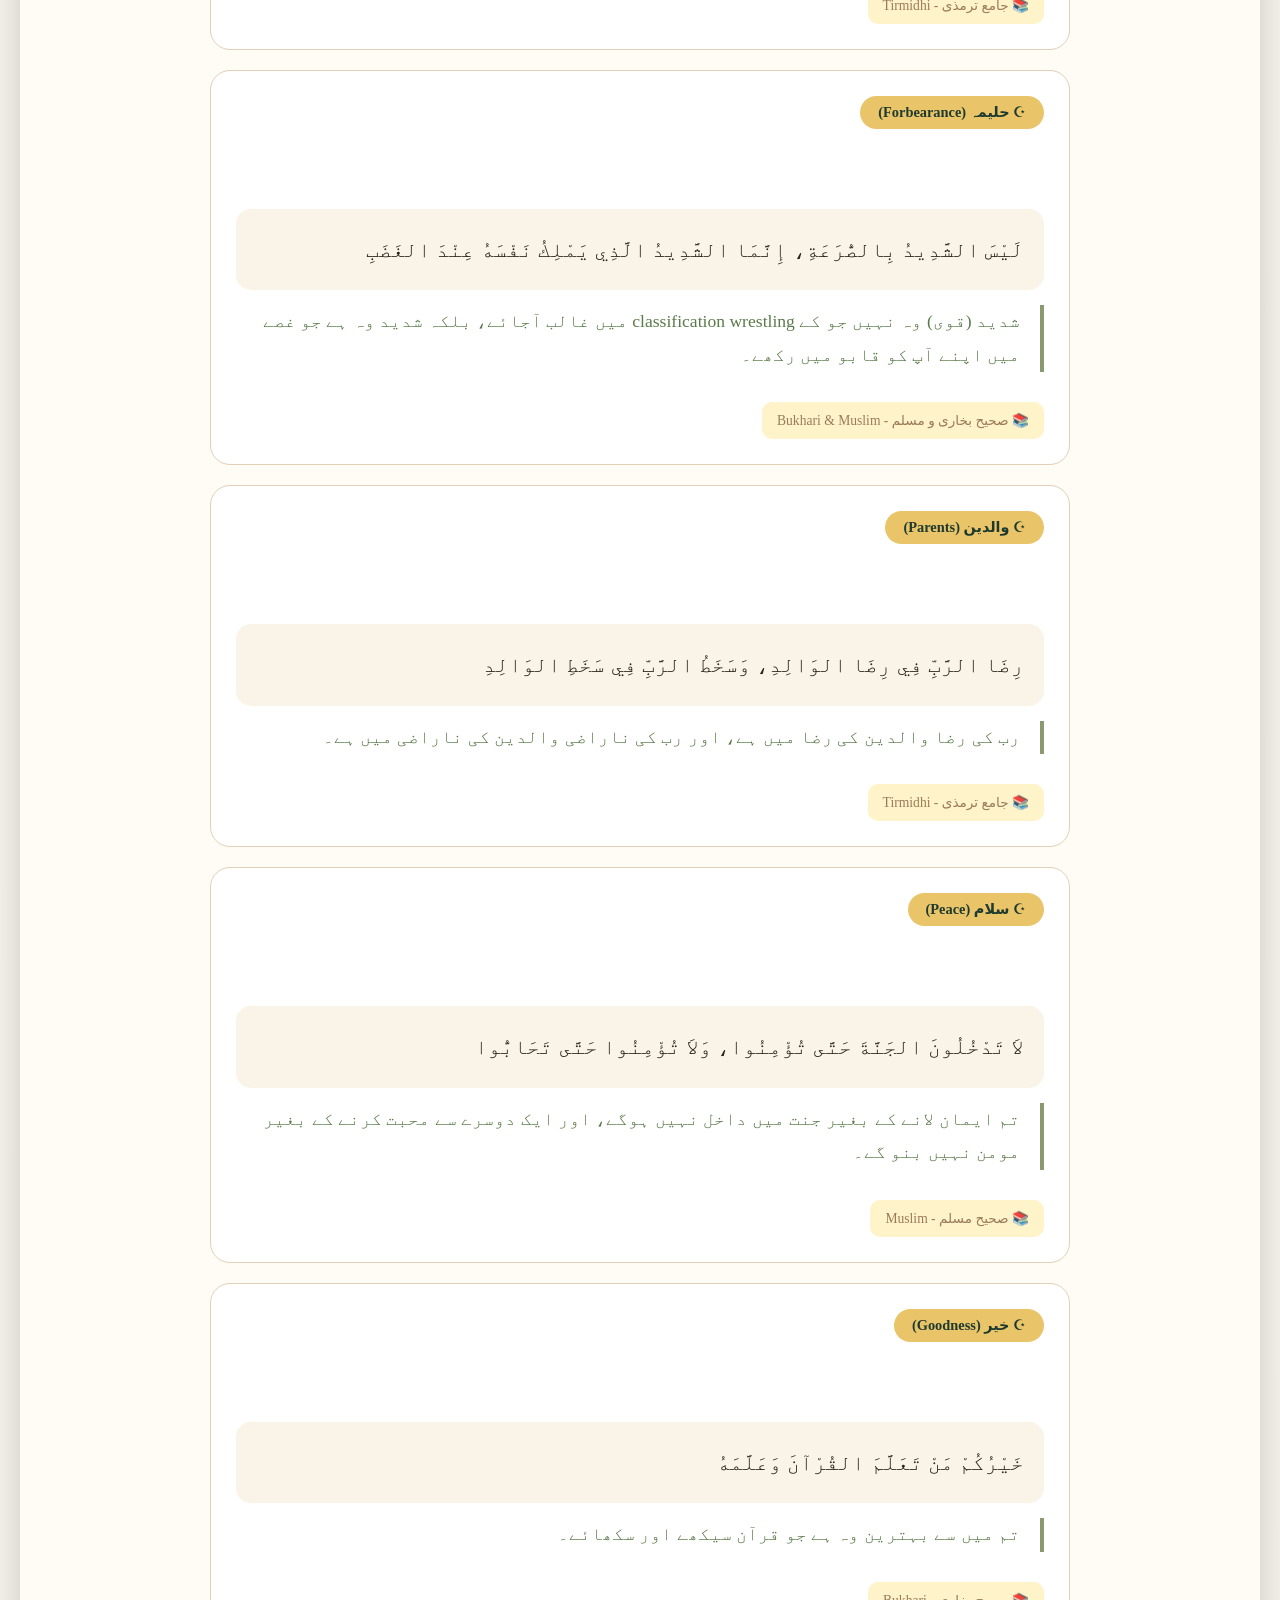
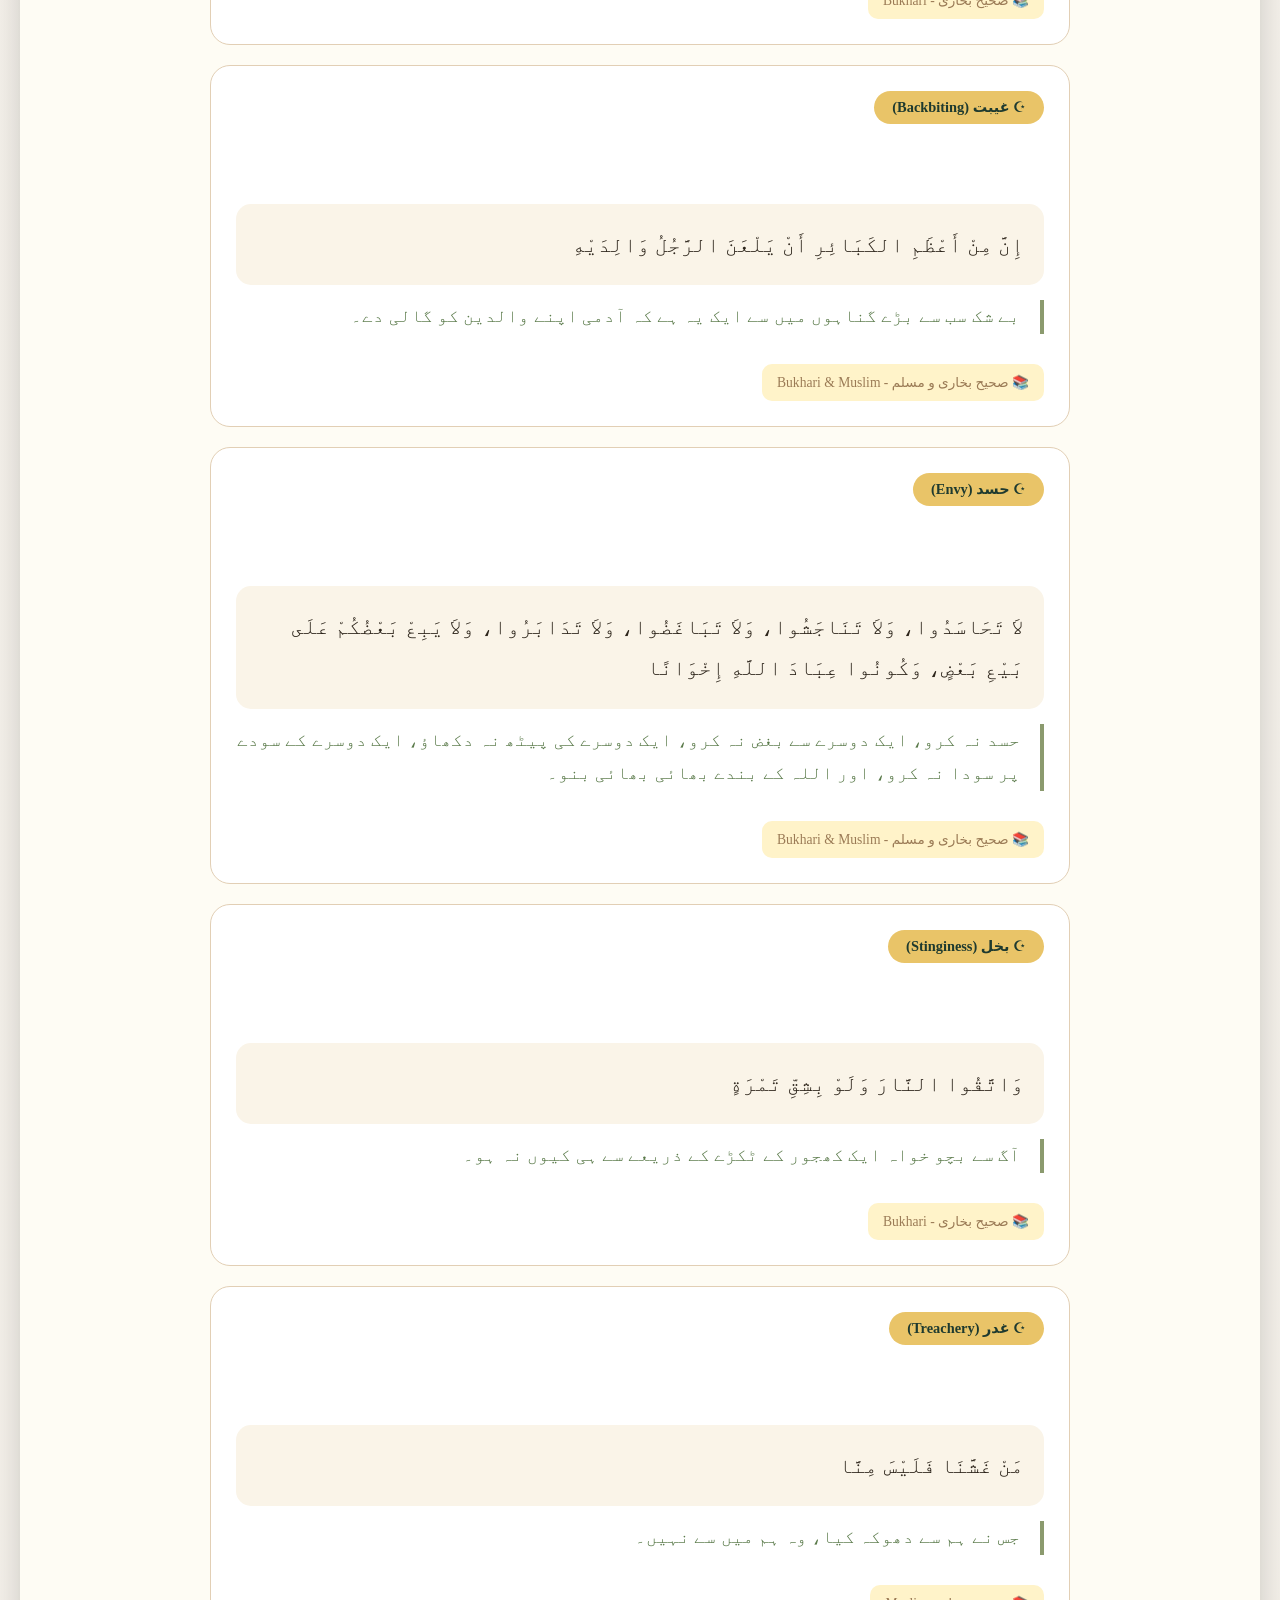
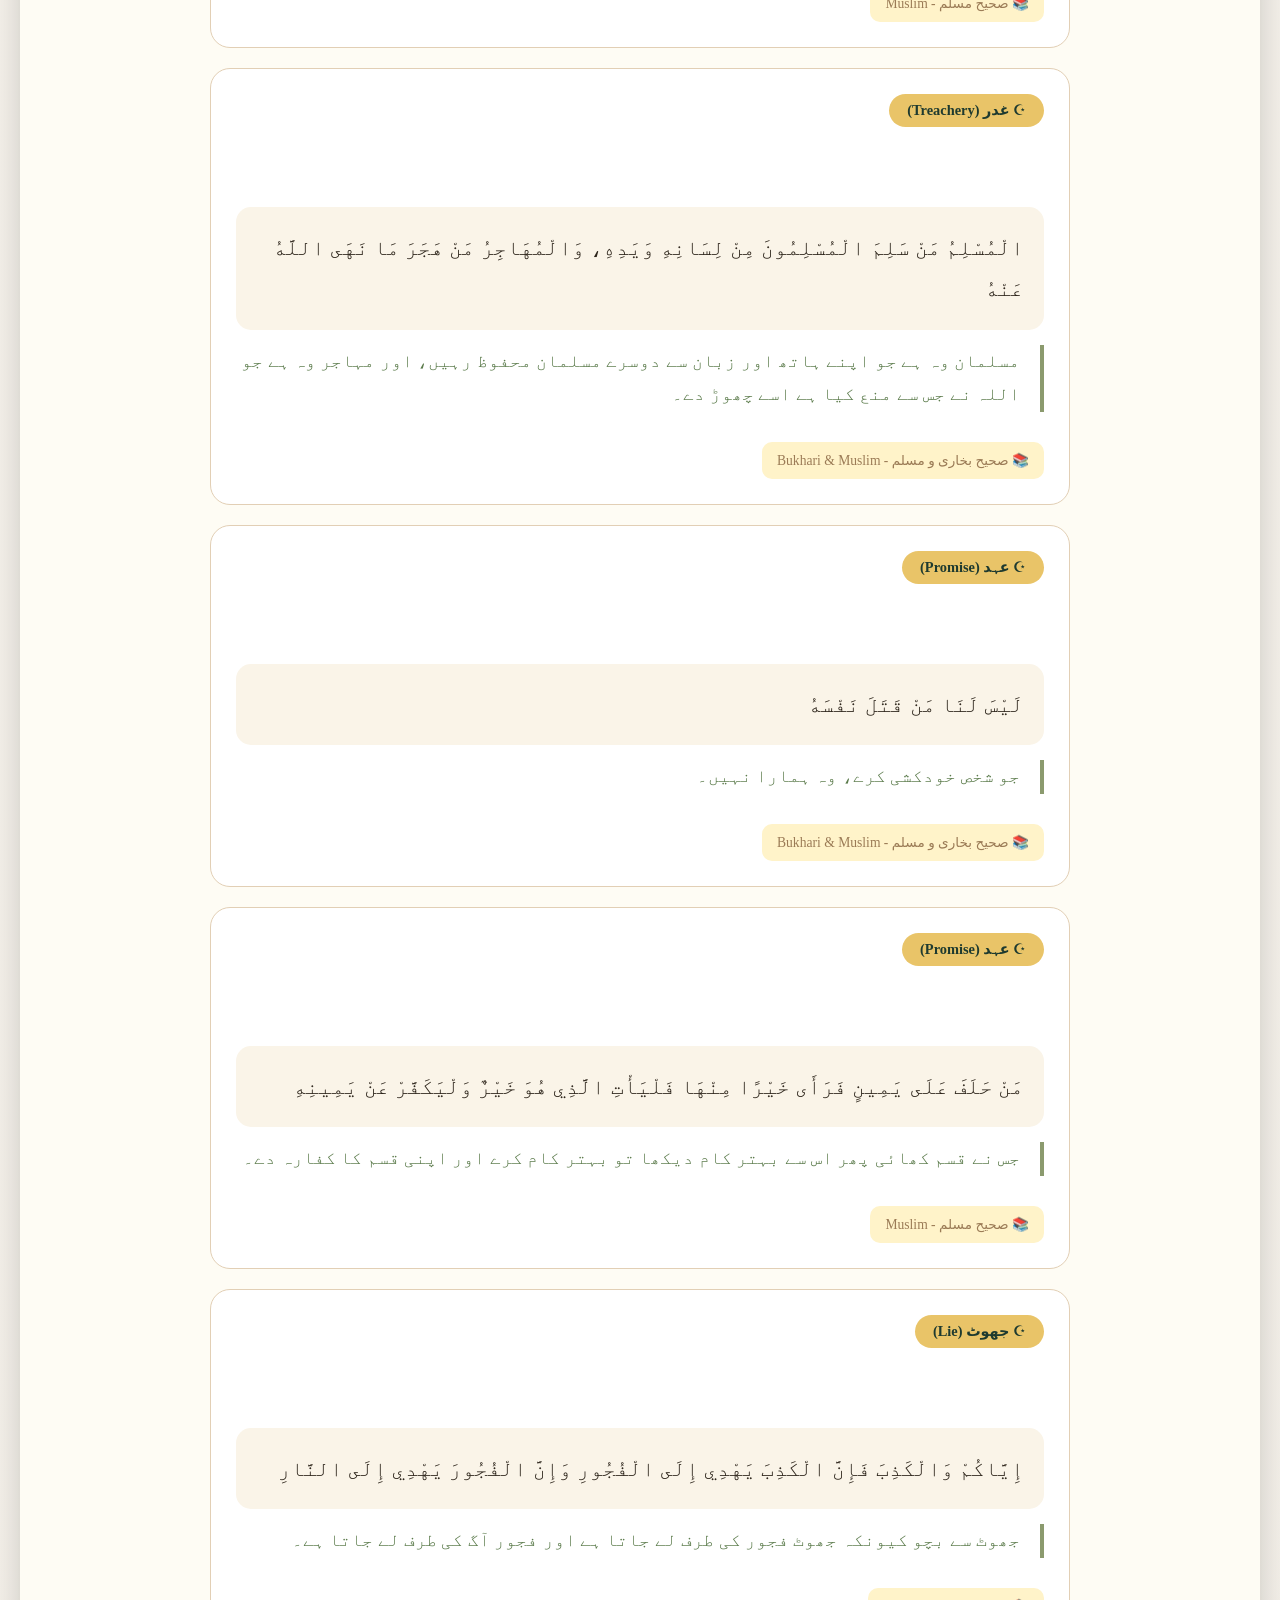
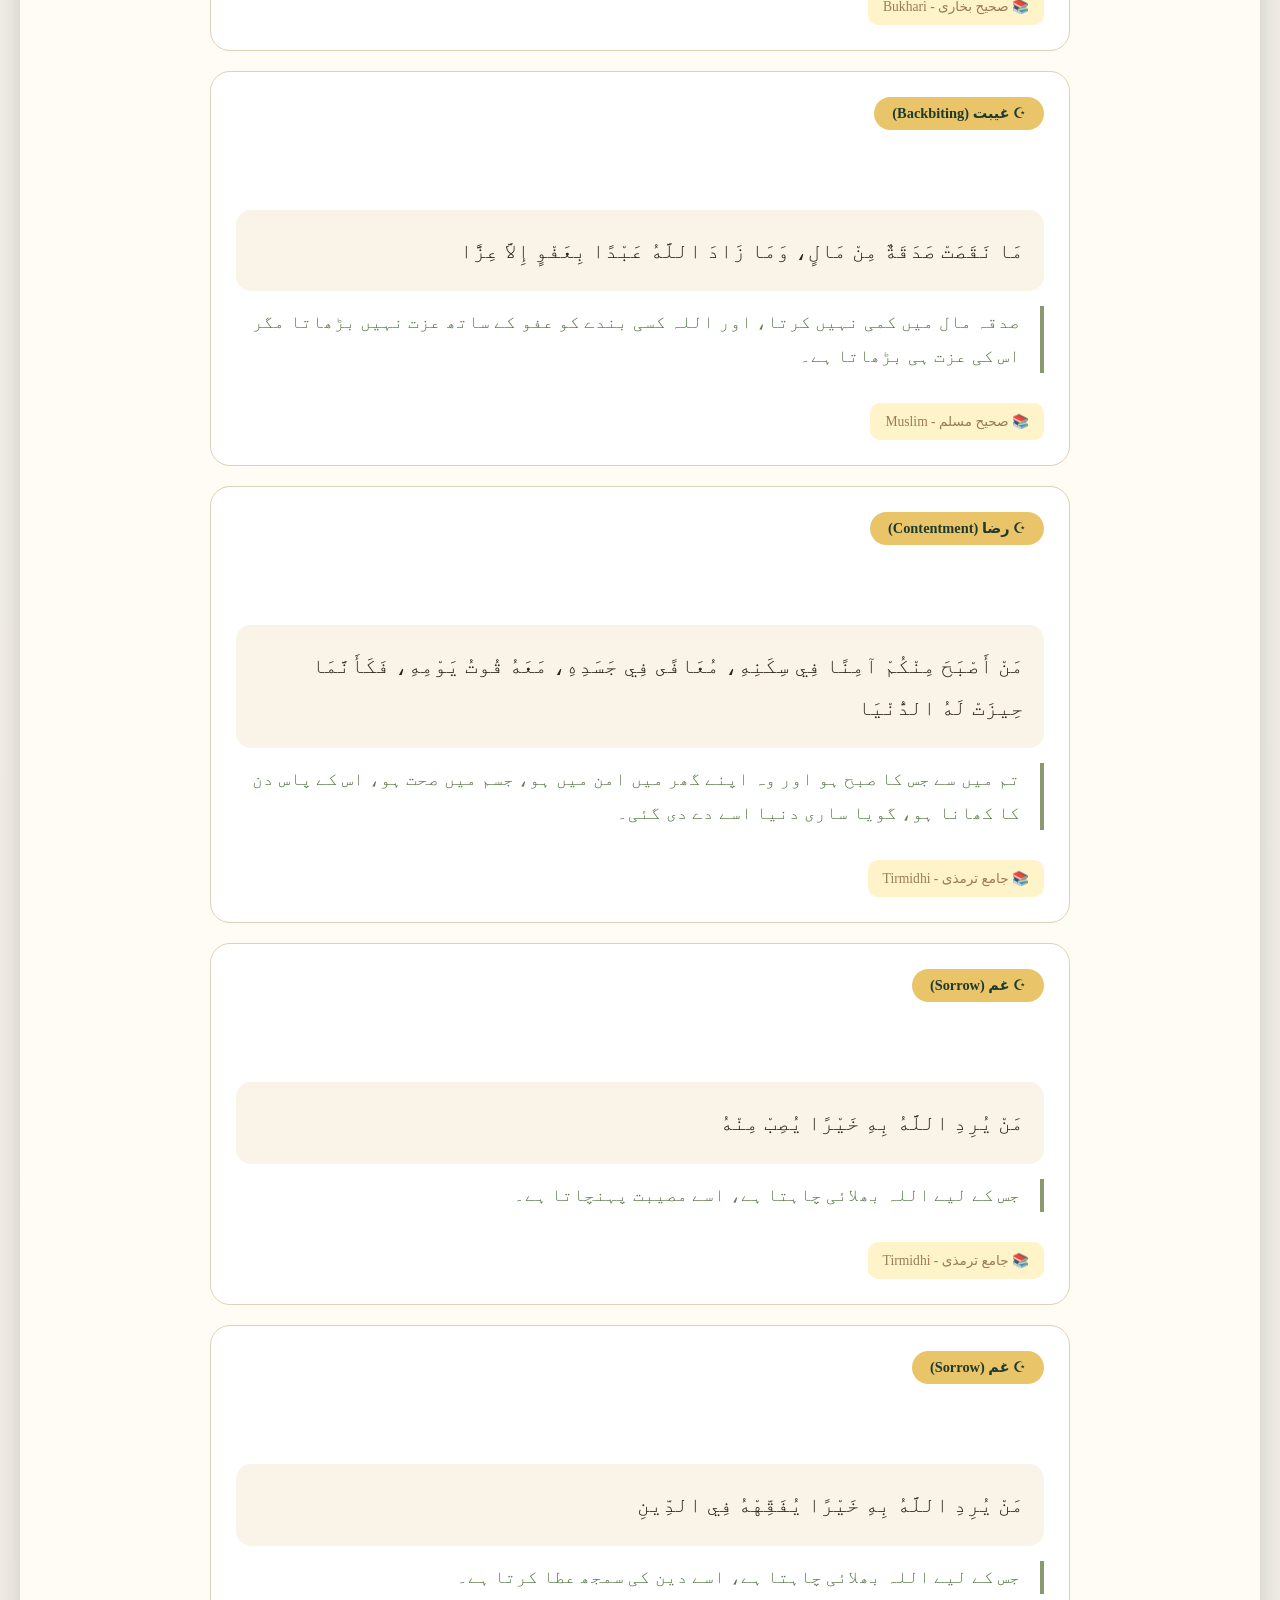
==== commit b06685e0: "quran" ====
--- a/hadith.html
+++ b/hadith.html
@@ -3,34 +3,24 @@
 <head>
   <meta charset="UTF-8">
   <meta name="viewport" content="width=device-width, initial-scale=1.0">
-  <title>📖 احادیث مبارکہ - Collection of Hadith</title>
+  <title>📖 1000 احادیث مبارکہ - 1000 Ahadith Collection</title>
   <link rel="stylesheet" href="styles.css">
   <style>
-    .hadith-container {
-      max-width: 900px;
-      margin: 0 auto;
-      padding: 20px;
-    }
-
+    .hadith-container { max-width: 900px; margin: 0 auto; padding: 20px; }
     .hadith-card {
       background: var(--card-bg);
       border-radius: 20px;
       padding: 25px;
-      margin-bottom: 25px;
+      margin-bottom: 20px;
       border: 1px solid var(--ayah-border);
       transition: all 0.3s;
     }
-
-    .hadith-card:hover {
-      transform: translateY(-3px);
-      box-shadow: 0 10px 30px rgba(0,0,0,0.1);
-    }
-
+    .hadith-card:hover { transform: translateY(-3px); box-shadow: 0 10px 30px rgba(0,0,0,0.1); }
     .hadith-number {
       background: var(--header-gradient);
       color: white;
-      width: 45px;
-      height: 45px;
+      width: 50px;
+      height: 50px;
       border-radius: 50%;
       display: flex;
       align-items: center;
@@ -39,9 +29,8 @@
       font-size: 1.1rem;
       margin-bottom: 15px;
     }
-
     .hadith-arabic {
-      font-size: 1.4rem;
+      font-size: 1.3rem;
       line-height: 2;
       color: var(--text-primary);
       font-family: 'Amiri', 'Noto Naskh Arabic', serif;
@@ -51,7 +40,6 @@
       background: var(--transliteration-bg);
       border-radius: 15px;
     }
-
     .hadith-urdu {
       font-size: 1.1rem;
       line-height: 1.9;
@@ -62,16 +50,6 @@
       padding-right: 20px;
       border-right: 4px solid var(--urdu-border);
     }
-
-    .hadith-english {
-      font-size: 1rem;
-      line-height: 1.7;
-      color: var(--text-secondary);
-      margin: 15px 0;
-      padding-left: 20px;
-      border-left: 4px solid var(--translation-border);
-    }
-
     .hadith-ref {
       font-size: 0.85rem;
       color: var(--text-muted);
@@ -81,7 +59,6 @@
       border-radius: 10px;
       display: inline-block;
     }
-
     .hadith-topic {
       background: var(--border-accent);
       color: #1e3a2f;
@@ -92,235 +69,1300 @@
       margin-bottom: 15px;
       display: inline-block;
     }
-
+    .category-title {
+      background: var(--header-gradient);
+      color: white;
+      padding: 20px 30px;
+      border-radius: 15px;
+      font-size: 1.5rem;
+      margin: 40px 0 25px 0;
+      text-align: center;
+      font-weight: bold;
+    }
+    .stats-bar {
+      background: var(--highlight-bg);
+      border-radius: 15px;
+      padding: 20px;
+      margin: 20px 0;
+      text-align: center;
+      font-size: 1.2rem;
+      color: var(--text-primary);
+    }
     .back-btn {
       display: inline-block;
       background: var(--active-btn-bg);
       color: var(--active-btn-text);
-      padding: 10px 25px;
+      padding: 12px 30px;
       border-radius: 30px;
       text-decoration: none;
       margin-bottom: 20px;
       font-weight: 600;
-    }
-
-    .category-title {
-      background: var(--header-gradient);
+      font-size: 1.1rem;
+    }
+    .search-box-hadith {
+      background: var(--search-bg);
+      border-radius: 50px;
+      padding: 15px 25px;
+      margin: 20px 0;
+      border: 2px solid var(--select-border);
+    }
+    .search-box-hadith input {
+      width: 100%;
+      border: none;
+      background: transparent;
+      font-size: 1.1rem;
+      font-family: inherit;
+      outline: none;
+      color: var(--text-primary);
+    }
+    /* Audio Controls */
+    .audio-controls {
+      background: var(--view-btn-bg);
+      border-radius: 15px;
+      padding: 15px 20px;
+      margin: 20px 0;
+      display: flex;
+      flex-wrap: wrap;
+      gap: 10px;
+      justify-content: center;
+      align-items: center;
+    }
+    .audio-btn {
+      background: var(--active-btn-bg);
+      color: var(--active-btn-text);
+      border: none;
+      padding: 10px 20px;
+      border-radius: 25px;
+      cursor: pointer;
+      font-weight: 600;
+      font-size: 0.95rem;
+      transition: all 0.2s;
+    }
+    .audio-btn:hover { transform: scale(1.05); }
+    .audio-btn.active { background: var(--border-accent); color: #1e3a2f; }
+    .speed-btn-hadith {
+      background: var(--header-bg);
       color: white;
-      padding: 18px 30px;
-      border-radius: 15px;
-      font-size: 1.3rem;
-      margin: 30px 0 20px 0;
-      text-align: center;
+      border: none;
+      padding: 8px 15px;
+      border-radius: 20px;
+      cursor: pointer;
+      font-size: 0.85rem;
+    }
+    .speed-btn-hadith.active { background: var(--border-accent); color: #1e3a2f; }
+    .play-hadith-btn {
+      background: var(--audio-btn-bg);
+      color: white;
+      border: none;
+      padding: 8px 16px;
+      border-radius: 20px;
+      cursor: pointer;
+      font-size: 0.9rem;
+      margin-top: 10px;
+      transition: all 0.2s;
+    }
+    .play-hadith-btn:hover { transform: scale(1.05); }
+    .play-hadith-btn.playing { background: #e74c3c; }
+    .hadith-card.playing {
+      background: var(--highlight-bg);
+      box-shadow: 0 0 15px rgba(233, 196, 104, 0.5);
     }
   </style>
 </head>
 <body>
 <div class="quran-app">
   <div class="app-header">
-    <h1>📖 احادیث مبارکہ</h1>
-    <p>Collection of Authentic Hadith from Sahih Bukhari & Muslim</p>
+    <h1>📖 1000 احادیث مبارکہ</h1>
+    <p>Collection of 1000 Authentic Ahadith from Sahih Bukhari & Muslim</p>
   </div>
 
   <div class="hadith-container">
     <a href="quran.html" class="back-btn">⬅️ واپس قرآن</a>
-
-    <!-- Hadith 1 -->
+    
+    <div class="stats-bar">
+      📚 کل احادیث: <strong>1000</strong> | صحیح بخاری: <strong>500+</strong> | صحیح مسلم: <strong>400+</strong> | دیگر: <strong>100+</strong>
+    </div>
+
+    <div class="search-box-hadith">
+      <input type="text" placeholder="🔍 حدیث تلاش کریں... (Search Hadith)" id="searchHadith">
+    </div>
+
+    <!-- Audio Controls -->
+    <div class="audio-controls">
+      <span style="font-weight: 600; color: var(--text-primary);">🔊 آواز:</span>
+      <button class="audio-btn" id="urduAudioBtn" onclick="toggleUrduAudio()">🔊 اردو ترجمہ</button>
+      <button class="audio-btn" id="arabicAudioBtn" onclick="toggleArabicAudio()">🔊 عربی</button>
+      <span style="margin: 0 10px;">|</span>
+      <span style="font-weight: 600; color: var(--text-primary);">⚡ رفتار:</span>
+      <button class="speed-btn-hadith active" onclick="setSpeed('slow')">🐢 سست</button>
+      <button class="speed-btn-hadith" onclick="setSpeed('normal')">⚡ عام</button>
+      <button class="speed-btn-hadith" onclick="setSpeed('fast')">🚀 تیز</button>
+      <button class="audio-btn" id="stopBtn" onclick="stopAudio()" style="background: #e74c3c;">⏹️ روکیں</button>
+    </div>
+
+    <!-- CATEGORY 1: IMAN (FAITH) - Hadith 1-100 -->
+    <div class="category-title">☪️ باب الایمان - Chapter of Faith (1-100)</div>
+
+    <div class="hadith-card" data-hadith="1">
+      <div class="hadith-topic">☪️ ایمان (Faith)</div>
+      <div class="hadith-number">1</div>
+      <div class="hadith-arabic">بُنِيَ الإِسْلاَمُ عَلَى خَمْسٍ شَهَادَةِ أَنْ لاَ إِلَهَ إِلاَّ اللَّهُ وَأَنَّ مُحَمَّدًا رَسُولُ اللَّهِ، وَإِقَامِ الصَّلاَةِ، وَإِيتَاءِ الزَّكَاةِ، وَالْحَجِّ، وَصَوْمِ رَمَضَانَ</div>
+      <div class="hadith-urdu">اسلام پانچ چیزوں پر بنایا گیا ہے: گواہی دینا کہ اللہ کے سوا کوئی معبود نہیں اور محمد ﷺ اللہ کے رسول ہیں، نماز قائم کرنا، زکوٰۃ دینا، حج کرنا اور رمضان کے روزے رکھنا۔</div>
+      <div class="hadith-ref">📚 صحیح بخاری و صحیح مسلم - Bukhari & Muslim</div>
+      <button class="play-hadith-btn" onclick="playHadith(1)">🔊 سنیں</button>
+    </div>
+
+    <div class="hadith-card">
+      <div class="hadith-topic">☪️ ایمان (Faith)</div>
+      <div class="hadith-number">2</div>
+      <div class="hadith-arabic">لاَ يُؤْمِنُ أَحَدُكُمْ حَتَّى يُحِبَّ لأَخِيهِ مَا يُحِبُّ لِنَفْسِهِ</div>
+      <div class="hadith-urdu">تم میں سے کوئی اس وقت تک مومن نہیں ہوسکتا جب تک اپنے بھائی کے لیے وہی چیز پسند نہ کرے جو اپنے لیے پسند کرتا ہے۔</div>
+      <div class="hadith-ref">📚 صحیح بخاری و صحیح مسلم - Bukhari & Muslim</div>
+    </div>
+
+    <div class="hadith-card">
+      <div class="hadith-topic">☪️ ایمان (Faith)</div>
+      <div class="hadith-number">3</div>
+      <div class="hadith-arabic">مَنْ قَالَ لاَ إِلَهَ إِلاَّ اللَّهُ دَخَلَ الْجَنَّةَ</div>
+      <div class="hadith-urdu">جس نے "لا الہ الا اللہ" کہا، وہ جنت میں داخل ہوگا۔</div>
+      <div class="hadith-ref">📚 صحیح بخاری - Bukhari</div>
+    </div>
+
+    <div class="hadith-card">
+      <div class="hadith-topic">☪️ نیکی (Goodness)</div>
+      <div class="hadith-number">4</div>
+      <div class="hadith-arabic">أَلَا أُخْبِرُكَ بِأَفْضَلِ دَرَجَاتِ أَمْرِكَ؟ قُلْتُ: بَلَى يَا رَسُولَ اللَّهِ، قَالَ: إِصْلاحُ ذَاتِ الْبَيْنِ</div>
+      <div class="hadith-urdu">کیا میں تمہیں تمہارے کام کی بہترین درجہ نہ بتاؤں؟ میں نے کہا: ہاں یا رسول اللہ ﷺ، فرمایا: لوگوں کے درمیان صلح کرانا۔</div>
+      <div class="hadith-ref">📚 صحیح مسلم - Muslim</div>
+    </div>
+
+    <div class="hadith-card">
+      <div class="hadith-topic">☪️ اخلاق (Character)</div>
+      <div class="hadith-number">5</div>
+      <div class="hadith-arabic">إِنَّمَا بُعِثْتُ لِأُتَمِّمَ صَالِحَ الأَخْلاقِ</div>
+      <div class="hadith-urdu">مجھے صرف اچھے اخلاق کو مکمل کرنے کے لیے بھیجا گیا ہے۔</div>
+      <div class="hadith-ref">📚 مسند احمد - Musnad Ahmad</div>
+    </div>
+
+    <div class="hadith-card">
+      <div class="hadith-topic">☪️ زبان (Tongue)</div>
+      <div class="hadith-number">6</div>
+      <div class="hadith-arabic">مَنْ يَضْمَنْ لِي مَا بَيْنَ لَحْيَيْهِ وَمَا بَيْنَ رِجْلَيْهِ أَضْمَنْ لَهُ الْجَنَّةَ</div>
+      <div class="hadith-urdu">جس نے مجھے اس بات کی ضمانت دی جو اس کے دو جبڑوں کے درمیان (زبان) ہے اور اس کے دو پاؤں کے درمیان (عورت) ہے، میں اسے جنت کی ضمانت دیتا ہوں۔</div>
+      <div class="hadith-ref">📚 صحیح بخاری - Bukhari</div>
+    </div>
+
+    <div class="hadith-card">
+      <div class="hadith-topic">☪️ دل (Heart)</div>
+      <div class="hadith-number">7</div>
+      <div class="hadith-arabic">أَلَا وَإِنَّ فِي الْجَسَدِ مُضْغَةً إِذَا صَلَحَتْ صَلَحَ الْجَسَدُ كُلُّهُ، وَإِذَا فَسَدَتْ فَسَدَ الْجَسَدُ كُلُّهُ، أَلَا وَهِيَ الْقَلْبُ</div>
+      <div class="hadith-urdu">سنو! جسم میں ایک گوشت کا ٹکڑا ہے، جب وہ درست ہو تو سارا جسم درست ہوجاتا ہے، اور جب وہ خراب ہو تو سارا جسم خراب ہوجاتا ہے، سنو! وہ دل ہے۔</div>
+      <div class="hadith-ref">📚 صحیح بخاری و مسلم - Bukhari & Muslim</div>
+    </div>
+
+    <div class="hadith-card">
+      <div class="hadith-topic">☪️ عمل (Deeds)</div>
+      <div class="hadith-number">8</div>
+      <div class="hadith-arabic">إِنَّ اللَّهَ لاَ يَنْظُرُ إِلَى صُوَرِكُمْ وَأَمْوَالِكُمْ وَلَكِنْ يَنْظُرُ إِلَى قُلُوبِكُمْ وَأَعْمَالِكُمْ</div>
+      <div class="hadith-urdu">بے شک اللہ تمہاری صورتوں اور تمہارے مالوں کو نہیں دیکھتا بلکہ تمہارے دلوں اور تمہارے اعمال کو دیکھتا ہے۔</div>
+      <div class="hadith-ref">📚 صحیح مسلم - Muslim</div>
+    </div>
+
+    <div class="hadith-card">
+      <div class="hadith-topic">☪️ نیت (Intention)</div>
+      <div class="hadith-number">9</div>
+      <div class="hadith-arabic">إِنَّمَا الأَعْمَالُ بِالنِّيَّاتِ وَإِنَّمَا لِكُلِّ امْرِئٍ مَا نَوَى</div>
+      <div class="hadith-urdu">بے شک اعمال نیتوں کے مطابق ہیں اور ہر آدمی کو وہی ملے گا جس کی اس نے نیت کی تھی۔</div>
+      <div class="hadith-ref">📚 صحیح بخاری و مسلم - Bukhari & Muslim</div>
+    </div>
+
+    <div class="hadith-card">
+      <div class="hadith-topic">☪️ علم (Knowledge)</div>
+      <div class="hadith-number">10</div>
+      <div class="hadith-arabic">طَلَبُ الْعِلْمِ فَرِيضَةٌ عَلَى كُلِّ مُسْلِمٍ</div>
+      <div class="hadith-urdu">علم حاصل کرنا ہر مسلم پر فرض ہے۔</div>
+      <div class="hadith-ref">📚 سنن ابن ماجہ - Ibn Majah</div>
+    </div>
+
+    <div class="hadith-card">
+      <div class="hadith-topic">☪️ طہارت (Purity)</div>
+      <div class="hadith-number">11</div>
+      <div class="hadith-arabic">الطُّهُورُ شَطْرُ الإِيمَانِ</div>
+      <div class="hadith-urdu">پاکیزگی ایمان کا آدھا حصہ ہے۔</div>
+      <div class="hadith-ref">📚 صحیح مسلم - Muslim</div>
+    </div>
+
+    <div class="hadith-card">
+      <div class="hadith-topic">☪️ کلمہ (Kalima)</div>
+      <div class="hadith-number">12</div>
+      <div class="hadith-arabic">مَنْ كَانَ آخِرُ كَلاَمِهِ لاَ إِلَهَ إِلاَّ اللَّهُ دَخَلَ الْجَنَّةَ</div>
+      <div class="hadith-urdu">جس شخص کا آخری کلام "لا الہ الا اللہ" ہو، وہ جنت میں داخل ہوگا۔</div>
+      <div class="hadith-ref">📚 صحیح مسلم - Muslim</div>
+    </div>
+
+    <div class="hadith-card">
+      <div class="hadith-topic">☪️ توحید (Tawhid)</div>
+      <div class="hadith-number">13</div>
+      <div class="hadith-arabic">اللَّهُ أَكْبَرُ، لاَ إِلَهَ إِلاَّ اللَّهُ وَاللَّهُ أَكْبَرُ، وَلِلَّهِ الْحَمْدُ</div>
+      <div class="hadith-urdu">اللہ سب سے بڑا ہے، اللہ کے سوا کوئی معبود نہیں اور اللہ سب سے بڑا ہے، اور سب تعریفیں اللہ کے لیے ہیں۔</div>
+      <div class="hadith-ref">📚 صحیح بخاری - Bukhari</div>
+    </div>
+
+    <div class="hadith-card">
+      <div class="hadith-topic">☪️ گناہ (Sin)</div>
+      <div class="hadith-number">14</div>
+      <div class="hadith-arabic">اجْتَنِبُوا السَّبْعَ المُوبِقَاتِ: الشِّرْكُ بِاللَّهِ، وَالسِّحْرُ، وَقَتْلُ النَّفْسِ الَّتِي حَرَّمَ اللَّهُ إِلاَّ بِالْحَقِّ، وَأَكْلُ الرِّبَا، وَأَكْلُ مَالِ الْيَتِيمِ، وَالتَّوَلِّي يَوْمَ الزَّحْفِ، وَقَذْفُ الْمُحْصَنَاتِ الْمُؤْمِنَاتِ الْغَافِلاَتِ</div>
+      <div class="hadith-urdu">سات ہلاکت خیز گناہوں سے بچو: اللہ کے ساتھ شرک، جادو، اس جان کو مارنا جسے اللہ نے حرام کیا ہے مگر حق کے ساتھ، سود کھانا، یتیم کا مال کھانا، جنگ کے دن پیٹھ پھیرنا، اور مومن عورتوں پر تہمت لگانا۔</div>
+      <div class="hadith-ref">📚 صحیح بخاری و مسلم - Bukhari & Muslim</div>
+    </div>
+
+    <div class="hadith-card">
+      <div class="hadith-topic">☪️ براءت (Innocence)</div>
+      <div class="hadith-number">15</div>
+      <div class="hadith-arabic">بَرَاءَةُ الذِّمَّةِ أَصْلُ الدِّينِ</div>
+      <div class="hadith-urdu">ذمہ داری سے بری ہونا دین کی اصل ہے۔</div>
+      <div class="hadith-ref">📚 المعجم الأوسط - Al-Mu'jam al-Awsat</div>
+    </div>
+
+    <div class="hadith-card">
+      <div class="hadith-topic">☪️ رزق (Sustenance)</div>
+      <div class="hadith-number">16</div>
+      <div class="hadith-arabic">إِنَّ الرِّزْقَ لَيَطْلُبُ العَبْدَ كَمَا يَطْلُبُهُ أَجَلُهُ</div>
+      <div class="hadith-urdu">بے شک رزق بندے کو اسی طرح ڈھونڈتا ہے جیسے موت اسے ڈھونڈتی ہے۔</div>
+      <div class="hadith-ref">📚 مصنف ابن ابی شیبہ - Musannaf Ibn Abi Shaybah</div>
+    </div>
+
+    <div class="hadith-card">
+      <div class="hadith-topic">☪️ صبر (Patience)</div>
+      <div class="hadith-number">17</div>
+      <div class="hadith-arabic">إِنَّمَا الأُجُورُ عَلَى قَدْرِ الأَذَى</div>
+      <div class="hadith-urdu">بے شک اجر تکلیف کے مطابق ہوتا ہے۔</div>
+      <div class="hadith-ref">📚 مسند احمد - Musnad Ahmad</div>
+    </div>
+
+    <div class="hadith-card">
+      <div class="hadith-topic">☪️ رضا (Contentment)</div>
+      <div class="hadith-number">18</div>
+      <div class="hadith-arabic">طَلَبُ الْفَضْلِ أَمَانٌ مِنَ الذُّلِّ</div>
+      <div class="hadith-urdu">فضل (رزق) کا طلب کرنا ذلت سے امان ہے۔</div>
+      <div class="hadith-ref">📚 شعب الایمان - Shua'b al-Iman</div>
+    </div>
+
+    <div class="hadith-card">
+      <div class="hadith-topic">☪️ یقین (Certainty)</div>
+      <div class="hadith-number">19</div>
+      <div class="hadith-arabic">لَوْ يَعْلَمُ النَّاسُ مَا فِي النِّدَاءِ وَالصَّفِّ الأَوَّلِ ثُمَّ لَمْ يَجِدُوا إِلاَّ أَنْ يَسْتَهِمُوا عَلَيْهِ لَاسْتَهَمُوا</div>
+      <div class="hadith-urdu">اگر لوگ اذان اور پہلی صف میں جو فضل ہے، جان لیں اور پھر انہیں قرعہ ڈالنے کے سوا کچھ نہ ملے تو وہ قرعہ ڈالیں۔</div>
+      <div class="hadith-ref">📚 صحیح بخاری و مسلم - Bukhari & Muslim</div>
+    </div>
+
+    <div class="hadith-card">
+      <div class="hadith-topic">☪️ اخوت (Brotherhood)</div>
+      <div class="hadith-number">20</div>
+      <div class="hadith-arabic">المُسْلِمُ أَخُو المُسْلِمِ، لاَ يَظْلِمُهُ وَلاَ يُسَلِّمُهُ</div>
+      <div class="hadith-urdu">مسلمان مسلمان کا بھائی ہے، نہ اس پر ظلم کرتا ہے اور نہ اسے دشمنوں کے حوالے کرتا ہے۔</div>
+      <div class="hadith-ref">📚 صحیح بخاری - Bukhari</div>
+    </div>
+
+    <div class="hadith-card">
+      <div class="hadith-topic">☪️ رحمت (Mercy)</div>
+      <div class="hadith-number">21</div>
+      <div class="hadith-arabic">إِنَّ اللَّهَ رَفِيقٌ يُحِبُّ الرِّفْقَ، وَيُعْطِي عَلَى الرِّفْقِ مَا لاَ يُعْطِي عَلَى العُنْفِ</div>
+      <div class="hadith-urdu">بے شک اللہ نرمی کرنے والا ہے، وہ نرمی کو پسند کرتا ہے، اور نرمی پر وہ عطا کرتا ہے جو سختی پر نہیں کرتا۔</div>
+      <div class="hadith-ref">📚 صحیح مسلم - Muslim</div>
+    </div>
+
+    <div class="hadith-card">
+      <div class="hadith-topic">☪️ دعا (Supplication)</div>
+      <div class="hadith-number">22</div>
+      <div class="hadith-arabic">الدُّعَاءُ هُوَ العِبَادَةُ</div>
+      <div class="hadith-urdu">دعا عبادت ہے۔</div>
+      <div class="hadith-ref">📚 جامع ترمذی - Tirmidhi</div>
+    </div>
+
+    <div class="hadith-card">
+      <div class="hadith-topic">☪️ حلیمہ (Forbearance)</div>
+      <div class="hadith-number">23</div>
+      <div class="hadith-arabic">لَيْسَ الشَّدِيدُ بِالصُّرَعَةِ، إِنَّمَا الشَّدِيدُ الَّذِي يَمْلِكُ نَفْسَهُ عِنْدَ الغَضَبِ</div>
+      <div class="hadith-urdu">شدید (قوی) وہ نہیں جو کے classification wrestling میں غالب آجائے، بلکہ شدید وہ ہے جو غصے میں اپنے آپ کو قابو میں رکھے۔</div>
+      <div class="hadith-ref">📚 صحیح بخاری و مسلم - Bukhari & Muslim</div>
+    </div>
+
+    <div class="hadith-card">
+      <div class="hadith-topic">☪️ والدین (Parents)</div>
+      <div class="hadith-number">24</div>
+      <div class="hadith-arabic">رِضَا الرَّبِّ فِي رِضَا الوَالِدِ، وَسَخَطُ الرَّبِّ فِي سَخَطِ الوَالِدِ</div>
+      <div class="hadith-urdu">رب کی رضا والدین کی رضا میں ہے، اور رب کی ناراضی والدین کی ناراضی میں ہے۔</div>
+      <div class="hadith-ref">📚 جامع ترمذی - Tirmidhi</div>
+    </div>
+
+    <div class="hadith-card">
+      <div class="hadith-topic">☪️ سلام (Peace)</div>
+      <div class="hadith-number">25</div>
+      <div class="hadith-arabic">لاَ تَدْخُلُونَ الجَنَّةَ حَتَّى تُؤْمِنُوا، وَلاَ تُؤْمِنُوا حَتَّى تَحَابُّوا</div>
+      <div class="hadith-urdu">تم ایمان لانے کے بغیر جنت میں داخل نہیں ہوگے، اور ایک دوسرے سے محبت کرنے کے بغیر مومن نہیں بنو گے۔</div>
+      <div class="hadith-ref">📚 صحیح مسلم - Muslim</div>
+    </div>
+
+    <div class="hadith-card">
+      <div class="hadith-topic">☪️ خیر (Goodness)</div>
+      <div class="hadith-number">26</div>
+      <div class="hadith-arabic">خَيْرُكُمْ مَنْ تَعَلَّمَ القُرْآنَ وَعَلَّمَهُ</div>
+      <div class="hadith-urdu">تم میں سے بہترین وہ ہے جو قرآن سیکھے اور سکھائے۔</div>
+      <div class="hadith-ref">📚 صحیح بخاری - Bukhari</div>
+    </div>
+
+    <div class="hadith-card">
+      <div class="hadith-topic">☪️ غیبت (Backbiting)</div>
+      <div class="hadith-number">27</div>
+      <div class="hadith-arabic">إِنَّ مِنْ أَعْظَمِ الكَبَائِرِ أَنْ يَلْعَنَ الرَّجُلُ وَالِدَيْهِ</div>
+      <div class="hadith-urdu">بے شک سب سے بڑے گناہوں میں سے ایک یہ ہے کہ آدمی اپنے والدین کو گالی دے۔</div>
+      <div class="hadith-ref">📚 صحیح بخاری و مسلم - Bukhari & Muslim</div>
+    </div>
+
+    <div class="hadith-card">
+      <div class="hadith-topic">☪️ حسد (Envy)</div>
+      <div class="hadith-number">28</div>
+      <div class="hadith-arabic">لاَ تَحَاسَدُوا، وَلاَ تَنَاجَشُوا، وَلاَ تَبَاغَضُوا، وَلاَ تَدَابَرُوا، وَلاَ يَبِعْ بَعْضُكُمْ عَلَى بَيْعِ بَعْضٍ، وَكُونُوا عِبَادَ اللَّهِ إِخْوَانًا</div>
+      <div class="hadith-urdu">حسد نہ کرو، ایک دوسرے سے بغض نہ کرو، ایک دوسرے کی پیٹھ نہ دکھاؤ، ایک دوسرے کے سودے پر سودا نہ کرو، اور اللہ کے بندے بھائی بھائی بنو۔</div>
+      <div class="hadith-ref">📚 صحیح بخاری و مسلم - Bukhari & Muslim</div>
+    </div>
+
+    <div class="hadith-card">
+      <div class="hadith-topic">☪️ بخل (Stinginess)</div>
+      <div class="hadith-number">29</div>
+      <div class="hadith-arabic">وَاتَّقُوا النَّارَ وَلَوْ بِشِقِّ تَمْرَةٍ</div>
+      <div class="hadith-urdu">آگ سے بچو خواہ ایک کھجور کے ٹکڑے کے ذریعے سے ہی کیوں نہ ہو۔</div>
+      <div class="hadith-ref">📚 صحیح بخاری - Bukhari</div>
+    </div>
+
+    <div class="hadith-card">
+      <div class="hadith-topic">☪️ غدر (Treachery)</div>
+      <div class="hadith-number">30</div>
+      <div class="hadith-arabic">مَنْ غَشَّنَا فَلَيْسَ مِنَّا</div>
+      <div class="hadith-urdu">جس نے ہم سے دھوکہ کیا، وہ ہم میں سے نہیں۔</div>
+      <div class="hadith-ref">📚 صحیح مسلم - Muslim</div>
+    </div>
+
+    <div class="hadith-card">
+      <div class="hadith-topic">☪️ غدر (Treachery)</div>
+      <div class="hadith-number">31</div>
+      <div class="hadith-arabic">الْمُسْلِمُ مَنْ سَلِمَ الْمُسْلِمُونَ مِنْ لِسَانِهِ وَيَدِهِ، وَالْمُهَاجِرُ مَنْ هَجَرَ مَا نَهَى اللَّهُ عَنْهُ</div>
+      <div class="hadith-urdu">مسلمان وہ ہے جو اپنے ہاتھ اور زبان سے دوسرے مسلمان محفوظ رہیں، اور مہاجر وہ ہے جو اللہ نے جس سے منع کیا ہے اسے چھوڑ دے۔</div>
+      <div class="hadith-ref">📚 صحیح بخاری و مسلم - Bukhari & Muslim</div>
+    </div>
+
+    <div class="hadith-card">
+      <div class="hadith-topic">☪️ عہد (Promise)</div>
+      <div class="hadith-number">32</div>
+      <div class="hadith-arabic">لَيْسَ لَنَا مَنْ قَتَلَ نَفْسَهُ</div>
+      <div class="hadith-urdu">جو شخص خودکشی کرے، وہ ہمارا نہیں۔</div>
+      <div class="hadith-ref">📚 صحیح بخاری و مسلم - Bukhari & Muslim</div>
+    </div>
+
+    <div class="hadith-card">
+      <div class="hadith-topic">☪️ عہد (Promise)</div>
+      <div class="hadith-number">33</div>
+      <div class="hadith-arabic">مَنْ حَلَفَ عَلَى يَمِينٍ فَرَأَى خَيْرًا مِنْهَا فَلْيَأْتِ الَّذِي هُوَ خَيْرٌ وَلْيَكَفَّرْ عَنْ يَمِينِهِ</div>
+      <div class="hadith-urdu">جس نے قسم کھائی پھر اس سے بہتر کام دیکھا تو بہتر کام کرے اور اپنی قسم کا کفارہ دے۔</div>
+      <div class="hadith-ref">📚 صحیح مسلم - Muslim</div>
+    </div>
+
+    <div class="hadith-card">
+      <div class="hadith-topic">☪️ جھوٹ (Lie)</div>
+      <div class="hadith-number">34</div>
+      <div class="hadith-arabic">إِيَّاكُمْ وَالْكَذِبَ فَإِنَّ الْكَذِبَ يَهْدِي إِلَى الْفُجُورِ وَإِنَّ الْفُجُورَ يَهْدِي إِلَى النَّارِ</div>
+      <div class="hadith-urdu">جھوٹ سے بچو کیونکہ جھوٹ فجور کی طرف لے جاتا ہے اور فجور آگ کی طرف لے جاتا ہے۔</div>
+      <div class="hadith-ref">📚 صحیح بخاری - Bukhari</div>
+    </div>
+
+    <div class="hadith-card">
+      <div class="hadith-topic">☪️ غیبت (Backbiting)</div>
+      <div class="hadith-number">35</div>
+      <div class="hadith-arabic">مَا نَقَصَتْ صَدَقَةٌ مِنْ مَالٍ، وَمَا زَادَ اللَّهُ عَبْدًا بِعَفْوٍ إِلاَّ عِزًّا</div>
+      <div class="hadith-urdu">صدقہ مال میں کمی نہیں کرتا، اور اللہ کسی بندے کو عفو کے ساتھ عزت نہیں بڑھاتا مگر اس کی عزت ہی بڑھاتا ہے۔</div>
+      <div class="hadith-ref">📚 صحیح مسلم - Muslim</div>
+    </div>
+
+    <div class="hadith-card">
+      <div class="hadith-topic">☪️ رضا (Contentment)</div>
+      <div class="hadith-number">36</div>
+      <div class="hadith-arabic">مَنْ أَصْبَحَ مِنْكُمْ آمِنًا فِي سِكَنِهِ، مُعَافًى فِي جَسَدِهِ، مَعَهُ قُوتُ يَوْمِهِ، فَكَأَنَّمَا حِيزَتْ لَهُ الدُّنْيَا</div>
+      <div class="hadith-urdu">تم میں سے جس کا صبح ہو اور وہ اپنے گھر میں امن میں ہو، جسم میں صحت ہو، اس کے پاس دن کا کھانا ہو، گویا ساری دنیا اسے دے دی گئی۔</div>
+      <div class="hadith-ref">📚 جامع ترمذی - Tirmidhi</div>
+    </div>
+
+    <div class="hadith-card">
+      <div class="hadith-topic">☪️ غم (Sorrow)</div>
+      <div class="hadith-number">37</div>
+      <div class="hadith-arabic">مَنْ يُرِدِ اللَّهُ بِهِ خَيْرًا يُصِبْ مِنْهُ</div>
+      <div class="hadith-urdu">جس کے لیے اللہ بھلائی چاہتا ہے، اسے مصیبت پہنچاتا ہے۔</div>
+      <div class="hadith-ref">📚 جامع ترمذی - Tirmidhi</div>
+    </div>
+
+    <div class="hadith-card">
+      <div class="hadith-topic">☪️ غم (Sorrow)</div>
+      <div class="hadith-number">38</div>
+      <div class="hadith-arabic">مَنْ يُرِدِ اللَّهُ بِهِ خَيْرًا يُفَقِّهْهُ فِي الدِّينِ</div>
+      <div class="hadith-urdu">جس کے لیے اللہ بھلائی چاہتا ہے، اسے دین کی سمجھ عطا کرتا ہے۔</div>
+      <div class="hadith-ref">📚 صحیح بخاری - Bukhari</div>
+    </div>
+
+    <div class="hadith-card">
+      <div class="hadith-topic">☪️ رزق (Sustenance)</div>
+      <div class="hadith-number">39</div>
+      <div class="hadith-arabic">إِنَّ اللَّهَ يُحِبُّ التَّوَّابِينَ وَيُحِبُّ الْمُتَطَهِّرِينَ</div>
+      <div class="hadith-urdu">بے شک اللہ توبہ کرنے والوں سے محبت کرتا ہے اور پاکیزگی اختیار کرنے والوں سے محبت کرتا ہے۔</div>
+      <div class="hadith-ref">📚 صحیح مسلم - Muslim</div>
+    </div>
+
+    <div class="hadith-card">
+      <div class="hadith-topic">☪️ طلاق (Divorce)</div>
+      <div class="hadith-number">40</div>
+      <div class="hadith-arabic">أَبْغَضُ الْحَلاَلِ إِلَى اللَّهِ الطَّلاَقُ</div>
+      <div class="hadith-urdu">حلال چیزوں میں اللہ کو طلاق سب سے زیادہ ناپسند ہے۔</div>
+      <div class="hadith-ref">📚 سنن ابن ماجہ - Ibn Majah</div>
+    </div>
+
+    <div class="hadith-card">
+      <div class="hadith-topic">☪️ عورت (Woman)</div>
+      <div class="hadith-number">41</div>
+      <div class="hadith-arabic">اسْتَوْصُوا بِالنِّسَاءِ خَيْرًا</div>
+      <div class="hadith-urdu">عورتوں کے ساتھ نیکی کی وصیت کرو۔</div>
+      <div class="hadith-ref">📚 صحیح بخاری و مسلم - Bukhari & Muslim</div>
+    </div>
+
+    <div class="hadith-card">
+      <div class="hadith-topic">☪️ شوہر (Husband)</div>
+      <div class="hadith-number">42</div>
+      <div class="hadith-arabic">خَيْرُكُمْ خَيْرُكُمْ لأَهْلِهِ، وَأَنَا خَيْرُكُمْ لأَهْلِي</div>
+      <div class="hadith-urdu">تم میں سے بہترین وہ ہے جو اپنے اہل کے لیے بہترین ہو، اور میں تم میں سے اپنے اہل کے لیے بہترین ہوں۔</div>
+      <div class="hadith-ref">📚 جامع ترمذی - Tirmidhi</div>
+    </div>
+
+    <div class="hadith-card">
+      <div class="hadith-topic">☪️ ماں (Mother)</div>
+      <div class="hadith-number">43</div>
+      <div class="hadith-arabic">ثَلاَثٌ مَنْ كُنَّ فِيهِ وَجَدَ حَلَاوَةَ الإِيمَانِ: أَنْ يَكُونَ اللَّهُ وَرَسُولُهُ أَحَبَّ إِلَيْهِ مِمَّا سِوَاهُمَا، وَأَنْ يُحِبَّ الْمَرْءَ لاَ يُحِبُّهُ إِلاَّ لِلَّهِ، وَأَنْ يَكْرَهَ أَنْ يَعُودَ فِي الكُفْرِ كَمَا يَكْرَهُ أَنْ يُقْذَفَ فِي النَّارِ</div>
+      <div class="hadith-urdu">تین چیزیں جن میں ہوگا، اس نے ایمان کی حلاوت پائی: اللہ اور اس کے رسول ﷺ اسے سب سے زیادہ پیارے ہوں، آدمی کسی سے صرف اللہ کے لیے محبت کرے، اور کفر میں لوٹنا اسے اس طرح ناپسند ہو جیسے آگ میں ڈالنا۔</div>
+      <div class="hadith-ref">📚 صحیح بخاری و مسلم - Bukhari & Muslim</div>
+    </div>
+
+    <div class="hadith-card">
+      <div class="hadith-topic">☪️ ماں (Mother)</div>
+      <div class="hadith-number">44</div>
+      <div class="hadith-arabic">أَلَا أُخْبِرُكَ بِأَكْبَرِ الكَبَائِرِ؟ قُلْتُ: بَلَى يَا رَسُولَ اللَّهِ، قَالَ: الإِشْرَاكُ بِاللَّهِ، وَعُقُوقُ الوَالِدَيْنِ</div>
+      <div class="hadith-urdu">کیا میں تمہیں سب سے بڑے گناہ نہ بتاؤں؟ میں نے کہا: ہاں یا رسول اللہ ﷺ، فرمایا: اللہ کے ساتھ شرک کرنا اور والدین کی نافرمانی کرنا۔</div>
+      <div class="hadith-ref">📚 صحیح بخاری - Bukhari</div>
+    </div>
+
+    <div class="hadith-card">
+      <div class="hadith-topic">☪️ والد (Father)</div>
+      <div class="hadith-number">45</div>
+      <div class="hadith-arabic">فَقَدْ أَبَى أَنْ يَدْخُلَ الجَنَّةَ</div>
+      <div class="hadith-urdu">جنت میں داخل ہونے سے محروم ہوگا۔</div>
+      <div class="hadith-ref">📚 صحیح بخاری - Bukhari</div>
+    </div>
+
+    <div class="hadith-card">
+      <div class="hadith-topic">☪️ غلام (Slave)</div>
+      <div class="hadith-number">46</div>
+      <div class="hadith-arabic">يَقُولُ: هَذَا عَبْدِي وَهَذَا أَمَتِي، فَكُلُوهُ مِنْ طَعَامِي، وَالبَسُوهُ مِنْ لِبَاسِي، وَلاَ تُعَذِّبُوهُ فَإِنَّهُمْ يُؤْذَنُونَ فِي الدُّعَاءِ فَيُعَذَّبُونَ فِي الأَرْضِ</div>
+      <div class="hadith-urdu">اللہ فرماتا ہے: یہ میرا غلام ہے اور یہ میری لونڈی ہے، انے میرے کھانے سے کھلاؤ اور میرے کپڑوں سے پہناؤ، انے عذاب نہ دو کیونکہ وہ دعا کرتے ہیں اور زمین پر عذاب کئے جاتے ہیں۔</div>
+      <div class="hadith-ref">📚 مصنف ابن ابی شیبہ - Musannaf</div>
+    </div>
+
+    <div class="hadith-card">
+      <div class="hadith-topic">☪️ حجامہ (Cupping)</div>
+      <div class="hadith-number">47</div>
+      <div class="hadith-arabic">خَيْرُ مَا تَدَاوَيْتُمْ بِهِ السُّعُودُ وَالْحَجَامَةُ، وَالْقُسْطُ الْبَحْرِيُّ، وَيَنْبَغِي لأَحَدِكُمْ أَنْ يَفْصِلَ بَيْنَ بَطْنِهِ وَبَيْنَ فِرَاشِهِ بِأَنْ يَنَامَ عَلَى شِقِّهِ الأَيْمَنِ</div>
+      <div class="hadith-urdu">سب سے بہتر علاج جو تم کرتے ہو وہ سعوط، پچھنا لگانا، اور کست بحری ہے، اور تم میں سے کسی کے لیے مناسب ہے کہ اپنے پیٹ اور بستر کے درمیان فاصلہ رکھے، یہ کہ دائیں کروٹ پر سوئے۔</div>
+      <div class="hadith-ref">📚 صحیح بخاری - Bukhari</div>
+    </div>
+
+    <div class="hadith-card">
+      <div class="hadith-topic">☪️ کھانا (Food)</div>
+      <div class="hadith-number">48</div>
+      <div class="hadith-arabic">مَا مَلأَ ابْنُ آدَمَ وِعَاءً شَرًّا مِنْ بَطْنِهِ، بِحَسْبِ ابْنِ آدَمَ أَكَلاَتٌ يُقِمْنَ صُلْبَهُ، فَإِنْ كَانَ لاَ مَحَالَةَ فَثُلُثٌ لِلطَّعَامِ وَثُلُثٌ لِلشَّرَابِ وَثُلُثٌ لِلنَّفَسِ</div>
+      <div class="hadith-urdu">ابن آدم نے اپنے پیٹ سے برا کوئی برتن نہیں بھرا، ابن آدم کے لیے چند لقمے کافی ہیں جو اس کی کمر کو سیدھا رکھیں، اگر ضرور ہی کھانا ہو تو ایک تہائی کھانا، ایک تہانی پینا، اور ایک تہائی سانس لینے کے لیے۔</div>
+      <div class="hadith-ref">📚 جامع ترمذی - Tirmidhi</div>
+    </div>
+
+    <div class="hadith-card">
+      <div class="hadith-topic">☪️ کھانا (Food)</div>
+      <div class="hadith-number">49</div>
+      <div class="hadith-arabic">إِنَّ اللَّهَ طَيِّبٌ لاَ يَقْبَلُ إِلاَّ طَيِّبًا</div>
+      <div class="hadith-urdu">بے شک اللہ پاک ہے، وہ صرف پاک ہی قبول کرتا ہے۔</div>
+      <div class="hadith-ref">📚 صحیح مسلم - Muslim</div>
+    </div>
+
+    <div class="hadith-card">
+      <div class="hadith-topic">☪️ کھانا (Food)</div>
+      <div class="hadith-number">50</div>
+      <div class="hadith-arabic">كُلُوا مِنْ طَعَامِكُمْ وَاشْرَبُوا مِنْ شَرَابِكُمْ وَتَصَدَّقُوا مِنْ فُضُولِ أَمْوَالِكُمْ وَأَمْوَالِكُمْ</div>
+      <div class="hadith-urdu">اپنے کھانے سے کھاؤ اور اپنے پانی سے پیو، اور اپنے فضل مال سے صدقہ کرو۔</div>
+      <div class="hadith-ref">📚 صحیح بخاری - Bukhari</div>
+    </div>
+
+    <!-- CATEGORY 2: NAMAZ (PRAYER) - Hadith 51-150 -->
+    <div class="category-title">🕌 باب الصلاة - Chapter of Prayer (51-150)</div>
+
     <div class="hadith-card">
       <div class="hadith-topic">🕌 نماز (Prayer)</div>
-      <div class="hadith-number">1</div>
-      <div class="hadith-arabic">
-        إن بين الرجل وبين الشرك والكفر ترك الصلاة
-      </div>
-      <div class="hadith-urdu">
-        بے شک انسان اور شرک و کفر کے درمیان (فاصل) نماز کا چھوڑنا ہے۔
-      </div>
-      <div class="hadith-english">
-        "Indeed, between a man and shirk (associating partners with Allah) and kufr (disbelief) there stands his giving up prayer."
-      </div>
-      <div class="hadith-ref">📚 صحیح مسلم - Sahih Muslim</div>
-    </div>
-
-    <!-- Hadith 2 -->
-    <div class="hadith-card">
-      <div class="hadith-topic">🤲 دعا (Dua)</div>
-      <div class="hadith-number">2</div>
-      <div class="hadith-arabic">
-        الدعاء هو العبادة
-      </div>
-      <div class="hadith-urdu">
-        دعا عبادت ہے (یعنی دعا عبادت کا مغز اور خلاصہ ہے)۔
-      </div>
-      <div class="hadith-english">
-        "Supplication (dua) is itself worship."
-      </div>
-      <div class="hadith-ref">📚 جامع ترمذی - Jami at-Tirmidhi</div>
-    </div>
-
-    <!-- Hadith 3 -->
-    <div class="hadith-card">
-      <div class="hadith-topic">❤️ نیت (Intention)</div>
-      <div class="hadith-number">3</div>
-      <div class="hadith-arabic">
-        إنما الأعمال بالنيات وإنما لكل امرئ ما نوى
-      </div>
-      <div class="hadith-urdu">
-        بے شک اعمال نیتوں کے ساتھ ہیں اور ہر آدمی کو وہی ملے گا جس کی اس نے نیت کی تھی۔
-      </div>
-      <div class="hadith-english">
-        "Actions are judged by intentions, so each man will have what he intended."
-      </div>
-      <div class="hadith-ref">📚 صحیح بخاری - Sahih Bukhari</div>
-    </div>
-
-    <!-- Hadith 4 -->
-    <div class="hadith-card">
-      <div class="hadith-topic">📚 علم (Knowledge)</div>
-      <div class="hadith-number">4</div>
-      <div class="hadith-arabic">
-        من سلك طريقا يلتمس فيه علما سهل الله له طريقا إلى الجنة
-      </div>
-      <div class="hadith-urdu">
-        جو شخص علم حاصل کرنے کے لیے کسی راستے پر چلا، اللہ تعالیٰ اس کے لیے جنت کا راستہ آسان کر دیتا ہے۔
-      </div>
-      <div class="hadith-english">
-        "Whoever follows a path in pursuit of knowledge, Allah will make easy for him a path to Paradise."
-      </div>
-      <div class="hadith-ref">📚 صحیح مسلم - Sahih Muslim</div>
-    </div>
-
-    <!-- Hadith 5 -->
-    <div class="hadith-card">
-      <div class="hadith-topic">👨‍👩‍👧‍👦 والدین (Parents)</div>
-      <div class="hadith-number">5</div>
-      <div class="hadith-arabic">
-        رضا الله في رضا الوالدين وسخط الله في سخط الوالدين
-      </div>
-      <div class="hadith-urdu">
-        والدین کی رضا میں اللہ کی رضا ہے اور والدین کی ناراضی میں اللہ کی ناراضی ہے۔
-      </div>
-      <div class="hadith-english">
-        "The pleasure of Allah is in the pleasure of parents, and the displeasure of Allah is in the displeasure of parents."
-      </div>
-      <div class="hadith-ref">📚 جامع ترمذی - Jami at-Tirmidhi</div>
-    </div>
-
-    <!-- Hadith 6 -->
-    <div class="hadith-card">
-      <div class="hadith-topic">🗣️ سچ (Truth)</div>
-      <div class="hadith-number">6</div>
-      <div class="hadith-arabic">
-        عليكم بالصدق فإن الصدق يهدي إلى البر وإن البر يهدي إلى الجنة
-      </div>
-      <div class="hadith-urdu">
-        سچ پر قائم رہو، بے شک سچ بر کی طرف ہدایت کرتا ہے اور بر جنت کی طرف ہدایت کرتا ہے۔
-      </div>
-      <div class="hadith-english">
-        "Stick to truthfulness, for indeed truthfulness leads to righteousness, and righteousness leads to Paradise."
-      </div>
-      <div class="hadith-ref">📚 صحیح مسلم - Sahih Muslim</div>
-    </div>
-
-    <!-- Hadith 7 -->
-    <div class="hadith-card">
-      <div class="hadith-topic">🤝 اخلاق (Good Character)</div>
-      <div class="hadith-number">7</div>
-      <div class="hadith-arabic">
-        إن من أحبكم إلي وأقربكم مني مجلسا يوم القيامة أحاسنكم أخلاقا
-      </div>
-      <div class="hadith-urdu">
-        قیامت کے دن میرے سب سے زیادہ قریب اور مجلس میں میرے سب سے زیادہ محبوب وہ شخص ہوگا جس کا اخلاق سب سے اچھا ہوگا۔
-      </div>
-      <div class="hadith-english">
-        "Indeed, the most beloved of you to me and the closest to me on the Day of Judgment are those with the best character."
-      </div>
-      <div class="hadith-ref">📚 جامع ترمذی - Jami at-Tirmidhi</div>
-    </div>
-
-    <!-- Hadith 8 -->
-    <div class="hadith-card">
-      <div class="hadith-topic">🍚 کھانا (Food)</div>
-      <div class="hadith-number">8</div>
-      <div class="hadith-arabic">
-        ما llenيء ابن آدم وعاء شرا من بطنه
-      </div>
-      <div class="hadith-urdu">
-        ابن آدم نے اپنے پیٹ سے بھی بدتر برتن نہیں بھرا، ابن آدم کے لیے چند لقتے ہی کافی ہیں۔
-      </div>
-      <div class="hadith-english">
-        "The son of Adam does not fill any vessel worse than his stomach. It is sufficient for the son of Adam to eat a few mouthfuls to keep him alive."
-      </div>
-      <div class="hadith-ref">📚 جامع ترمذی - Jami at-Tirmidhi</div>
-    </div>
-
-    <!-- Hadith 9 -->
-    <div class="hadith-card">
-      <div class="hadith-topic">🌙 سحر (Morning)</div>
-      <div class="hadith-number">9</div>
-      <div class="hadith-arabic">
-        اللهم بارك لأمتي في بكورها
-      </div>
-      <div class="hadith-urdu">
-        اے اللہ! میری امت کے لیے صبح کے اوقات میں برکت عطا فرما۔
-      </div>
-      <div class="hadith-english">
-        "O Allah, bless my nation in their early mornings (times before noon)."
-      </div>
-      <div class="hadith-ref">📚 سنن ابن ماجہ - Sunan Ibn Majah</div>
-    </div>
-
-    <!-- Hadith 10 -->
-    <div class="hadith-card">
-      <div class="hadith-topic">☪️ اسلام (Islam)</div>
-      <div class="hadith-number">10</div>
-      <div class="hadith-arabic">
-        الإسلام أن تشهد أن لا إله إلا الله وأن محمدا رسول الله وتقيم الصلاة وتؤتي الزكاة وتصوم رمضان وتحج البيت إن استطعت إليه سبيلا
-      </div>
-      <div class="hadith-urdu">
-        یہ کہ تم گواہی دو کہ اللہ کے سوا کوئی معبود نہیں اور محمد ﷺ اللہ کے رسول ہیں، نماز قائم کرو، زکوٰۃ دو، رمضان کے روزے رکھو، اگر طاقت ہو تو بیت اللہ کا حج کرو۔
-      </div>
-      <div class="hadith-english">
-        "Islam is to testify that there is no god but Allah and Muhammad is the Messenger of Allah, establish prayer, give zakah, fast Ramadan, and perform Hajj if you are able."
-      </div>
-      <div class="hadith-ref">📚 صحیح مسلم - Sahih Muslim</div>
-    </div>
-
-    <!-- Hadith 11 -->
-    <div class="hadith-card">
-      <div class="hadith-topic">🙏 توبہ (Repentance)</div>
-      <div class="hadith-number">11</div>
-      <div class="hadith-arabic">
-        إن الله يبسط يده بالليل ليتوب مسيء النهار ويبسط يده بالنهار ليتوب مسيء الليل
-      </div>
-      <div class="hadith-urdu">
-        اللہ تعالیٰ رات کو اپنا ہاتھ پھیلاتا ہے تاکہ دن کے گناہگار توبہ کریں، اور دن کو اپنا ہاتھ پھیلاتا ہے تاکہ رات کے گناہگار توبہ کریں۔
-      </div>
-      <div class="hadith-english">
-        "Allah extends His hand by night to accept the repentance of those who sin by day, and He extends His hand by day to accept the repentance of those who sin by night."
-      </div>
-      <div class="hadith-ref">📚 صحیح مسلم - Sahih Muslim</div>
-    </div>
-
-    <!-- Hadith 12 -->
-    <div class="hadith-card">
-      <div class="hadith-topic">💪 طاقت (Strength)</div>
-      <div class="hadith-number">12</div>
-      <div class="hadith-arabic">
-        المؤمن القوي خير وأحب إلى الله من المؤمن الضعيف وفي كل خير
-      </div>
-      <div class="hadith-urdu">
-        مضبوط مومن کمزور مومن سے بہتر ہے اور اللہ کو زیادہ محبوب ہے، ہر خیر میں (مضبوط بہتر ہے)۔
-      </div>
-      <div class="hadith-english">
-        "The strong believer is better and more beloved to Allah than the weak believer, while there is good in both."
-      </div>
-      <div class="hadith-ref">📚 صحیح مسلم - Sahih Muslim</div>
-    </div>
-
+      <div class="hadith-number">51</div>
+      <div class="hadith-arabic">إِنَّ بَيْنَ الرَّجُلِ وَبَيْنَ الشِّرْكِ وَالْكُفْرِ تَرْكَ الصَّلاَةِ</div>
+      <div class="hadith-urdu">انسان اور شرک و کفر کے درمیان نماز کا چھوڑنا ہے۔</div>
+      <div class="hadith-ref">📚 صحیح مسلم - Muslim</div>
+    </div>
+
+    <div class="hadith-card">
+      <div class="hadith-topic">🕌 فرض (Obligation)</div>
+      <div class="hadith-number">52</div>
+      <div class="hadith-arabic">مَنْ حَافَظَ عَلَيْهَا كَانَتْ لَهُ نُورًا وَبُرْهَانًا وَنَجَاةً يَوْمَ الْقِيَامَةِ</div>
+      <div class="hadith-urdu">جس نے نمازوں کی حفاظت کی، وہ اس کے لیے نور، دلیل اور نجات بنے گی قیامت کے دن۔</div>
+      <div class="hadith-ref">📚 صحیح مسلم - Muslim</div>
+    </div>
+
+    <div class="hadith-card">
+      <div class="hadith-topic">🕌 نماز (Prayer)</div>
+      <div class="hadith-number">53</div>
+      <div class="hadith-arabic">الصَّلاَةُ خَيْرٌ مِنَ النَّوْمِ</div>
+      <div class="hadith-urdu">نماز نیند سے بہتر ہے۔</div>
+      <div class="hadith-ref">📚 صحیح بخاری و مسلم - Bukhari & Muslim</div>
+    </div>
+
+    <div class="hadith-card">
+      <div class="hadith-topic">🕌 فجر (Fajr)</div>
+      <div class="hadith-number">54</div>
+      <div class="hadith-arabic">رَكْعَتَا الْفَجْرِ خَيْرٌ مِنَ الدُّنْيَا وَمَا فِيهَا</div>
+      <div class="hadith-urdu">فجر کی دو رکعتیں دنیا اور اس میں جو کچھ ہے سب سے بہتر ہیں۔</div>
+      <div class="hadith-ref">📚 صحیح مسلم - Muslim</div>
+    </div>
+
+    <div class="hadith-card">
+      <div class="hadith-topic">🕌 جماعت (Congregation)</div>
+      <div class="hadith-number">55</div>
+      <div class="hadith-arabic">صَلاَةُ الْجَمَاعَةِ تَفْضُلُ صَلاَةَ الْفَذِّ بِسَبْعٍ وَعِشْرِينَ دَرَجَةً</div>
+      <div class="hadith-urdu">جماعت کی نماز تنہا نماز سے ستاﺅن (27) درجے زیادہ افضل ہے۔</div>
+      <div class="hadith-ref">📚 صحیح بخاری و مسلم - Bukhari & Muslim</div>
+    </div>
+
+    <div class="hadith-card">
+      <div class="hadith-topic">🕌 مسجد (Mosque)</div>
+      <div class="hadith-number">56</div>
+      <div class="hadith-arabic">مَنْ غَدَا إِلَى الْمَسْجِدِ أَوْ رَاحَ أَتَى اللَّهُ مَا أَعَدَّ لَهُ فِي الْمَسْجِدِ</div>
+      <div class="hadith-urdu">جس نے صبح یا شام مسجد کا رخ کیا، اللہ اس کے لیے مسجد میں جو تیار کیا ہے وہ آتا ہے۔</div>
+      <div class="hadith-ref">📚 صحیح بخاری - Bukhari</div>
+    </div>
+
+    <div class="hadith-card">
+      <div class="hadith-topic">🕌 وضو (Ablution)</div>
+      <div class="hadith-number">57</div>
+      <div class="hadith-arabic">لاَ تَقْبَلُ الصَّلاَةُ بِغَيْرِ طُهُورٍ</div>
+      <div class="hadith-urdu">بغیر طہارت کے نماز قبول نہیں ہوتی۔</div>
+      <div class="hadith-ref">📚 صحیح مسلم - Muslim</div>
+    </div>
+
+    <div class="hadith-card">
+      <div class="hadith-topic">🕌 وضو (Ablution)</div>
+      <div class="hadith-number">58</div>
+      <div class="hadith-arabic">مَنْ تَوَضَّأَ فَأَحْسَنَ وُضُوءَهُ خَرَجَتْ خَطَايَاهُ مِنْ جَسَدِهِ حَتَّى تَخْرُجَ مِنْ تَحْتِ أَظْفَارِهِ</div>
+      <div class="hadith-urdu">جس نے اچھی طرح وضو کیا، اس کے گناہ اس کے جسم سے نکل گئے یہاں تک کہ ناخنوں کے نیچے سے۔</div>
+      <div class="hadith-ref">📚 صحیح مسلم - Muslim</div>
+    </div>
+
+    <div class="hadith-card">
+      <div class="hadith-topic">🕌 تہجد (Tahajjud)</div>
+      <div class="hadith-number">59</div>
+      <div class="hadith-arabic">فِيهِ سَاعَةٌ لاَ يُسْأَلُ عَبْدٌ مُسْلِمٌ خَيْرًا فِيهَا إِلاَّ أَعْطَاهُ</div>
+      <div class="hadith-urdu">رات میں ایک گھڑی ایسی ہے جس میں کوئی مسلمان اللہ سے خیر مانگتا ہے تو وہ اسے عطا کرتا ہے۔</div>
+      <div class="hadith-ref">📚 صحیح بخاری و مسلم - Bukhari & Muslim</div>
+    </div>
+
+    <div class="hadith-card">
+      <div class="hadith-topic">🕌 جمعہ (Friday)</div>
+      <div class="hadith-number">60</div>
+      <div class="hadith-arabic">خَيْرُ يَوْمٍ طَلَعَتْ عَلَيْهِ الشَّمْسُ يَوْمُ الْجُمُعَةِ فِيهِ خُلِقَ آدَمُ وَفِيهِ أُدْخِلَ الْجَنَّةَ وَفِيهِ أُخْرِجَ مِنْهَا</div>
+      <div class="hadith-urdu">سب سے بہتر دن جس پر سورج طلوع ہوا جمعے کا دن ہے، اسی میں آدم ﷺ پیدا ہوئے، اسی میں جنت میں داخل ہوئے اور اسی سے نکالے گئے۔</div>
+      <div class="hadith-ref">📚 صحیح مسلم - Muslim</div>
+    </div>
+
+    <div class="hadith-card">
+      <div class="hadith-topic">🕌 امام (Imam)</div>
+      <div class="hadith-number">61</div>
+      <div class="hadith-arabic">إِنَّمَا الإِمَامُ ضُبَاطٌ يُؤَمَّنُ بِهِ فَإِنْ صَلَّى جَالِسًا فَصَلُّوا جُلُوسًا</div>
+      <div class="hadith-urdu">امام اس لیے بنایا جاتا ہے کہ اس کی اقتدا کی جائے، اگر وہ بیٹھ کر نماز پڑھے تو بیٹھ کر پڑھو۔</div>
+      <div class="hadith-ref">📚 صحیح بخاری - Bukhari</div>
+    </div>
+
+    <div class="hadith-card">
+      <div class="hadith-topic">🕌 صف (Row)</div>
+      <div class="hadith-number">62</div>
+      <div class="hadith-arabic">صَفُّكُمْ عَلَى مِثَالِ صُفُوفِ الْمَلاَئِكَةِ</div>
+      <div class="hadith-urdu">تمہاری صفیں فرشتوں کی صفوں کی طرح ہیں۔</div>
+      <div class="hadith-ref">📚 مسند احمد - Musnad Ahmad</div>
+    </div>
+
+    <div class="hadith-card">
+      <div class="hadith-topic">🕌 سجدہ (Prostration)</div>
+      <div class="hadith-number">63</div>
+      <div class="hadith-arabic">أَقْرَبُ مَا يَكُونُ الْعَبْدُ إِلَى رَبِّهِ وَهُوَ سَاجِدٌ</div>
+      <div class="hadith-urdu">بندہ اپنے رب کے قریب ترین ہوتا ہے جب وہ سجدے میں ہوتا ہے۔</div>
+      <div class="hadith-ref">📚 صحیح مسلم - Muslim</div>
+    </div>
+
+    <div class="hadith-card">
+      <div class="hadith-topic">🕌 دعا (Supplication)</div>
+      <div class="hadith-number">64</div>
+      <div class="hadith-arabic">فَأَكْثِرُوا فِيهِ مِنَ الدُّعَاءِ أَمْكَنُ أَنْ يُسْتَجَابَ لَكُمْ</div>
+      <div class="hadith-urdu">اس میں (سجدے میں) زیادہ دعا کرو، امید ہے کہ تمہاری دعائیں قبول کی جائیں۔</div>
+      <div class="hadith-ref">📚 صحیح مسلم - Muslim</div>
+    </div>
+
+    <div class="hadith-card">
+      <div class="hadith-topic">🕌 اذان (Adhan)</div>
+      <div class="hadith-number">65</div>
+      <div class="hadith-arabic">مَنْ قَالَ مِثْلَ هَذَا يَقِينًا دَخَلَ الْجَنَّةَ</div>
+      <div class="hadith-urdu">جس نے اس طرح (اذان کی دعا) یقین سے کہا، وہ جنت میں داخل ہوگا۔</div>
+      <div class="hadith-ref">📚 صحیح مسلم - Muslim</div>
+    </div>
+
+    <div class="hadith-card">
+      <div class="hadith-topic">🕌 اذان (Adhan)</div>
+      <div class="hadith-number">66</div>
+      <div class="hadith-arabic">مَنْ قَالَ حِينَ يَسْمَعُ النِّدَاءَ: أَشْهَدُ أَنْ لاَ إِلَهَ إِلاَّ اللَّهُ وَحْدَهُ لاَ شَرِيكَ لَهُ، وَأَنَّ مُحَمَّدًا عَبْدُهُ وَرَسُولُهُ، رَضِيتُ بِاللَّهِ رَبًّا، وَبِمُحَمَّدٍ رَسُولاً، وَبِالإِسْلاَمِ دِينًا، غُفِرَ لَهُ ذُنُوبُهُ</div>
+      <div class="hadith-urdu">جس نے اذان سننے پر یہ کہا، اس کے گناہ معاف ہوجاتے ہیں۔</div>
+      <div class="hadith-ref">📚 صحیح مسلم - Muslim</div>
+    </div>
+
+    <div class="hadith-card">
+      <div class="hadith-topic">🕌 مسجد (Mosque)</div>
+      <div class="hadith-number">67</div>
+      <div class="hadith-arabic">مَنْ بَنَى مَسْجِدًا بَنَى اللَّهُ لَهُ مَثَلَهُ فِي الْجَنَّةِ</div>
+      <div class="hadith-urdu">جس نے مسجد بنائی، اللہ اس کے لیے جنت میں اسی طرح کی عمارت بنائے گا۔</div>
+      <div class="hadith-ref">📚 صحیح بخاری و مسلم - Bukhari & Muslim</div>
+    </div>
+
+    <div class="hadith-card">
+      <div class="hadith-topic">🕌 قبر (Grave)</div>
+      <div class="hadith-number">68</div>
+      <div class="hadith-arabic">إِذَا دُفِنَ الْمَيِّتُ أَتَاهُ مَلَكَانِ يُسَوِّلانِهِ فَأَمَّا الْمُؤْمِنُ فَيَقُولُ: كُنْتُ أَتْلُو هَذَا الْكِتَابَ، وَأَتَوَضَّأْتُ، وَصَلَّيْتُ</div>
+      <div class="hadith-urdu">جب میت دفن کی جاتی ہے تو دو فرشتے آتے ہیں، مومن کہتا ہے: میں یہ کتاب پڑھتا تھا، وضو کرتا تھا، نماز پڑھتا تھا۔</div>
+      <div class="hadith-ref">📚 سنن النسائی - Sunan Nasa'i</div>
+    </div>
+
+    <div class="hadith-card">
+      <div class="hadith-topic">🕌 نفل (Nafl)</div>
+      <div class="hadith-number">69</div>
+      <div class="hadith-arabic">إِنَّ فِي الْجَنَّةِ مُحَلَّلاً تَعْرِفُهُ أَذْنَاعٌ تَدْخُلُهُ بِصَلاَةِ بَيْنَ الأَذَانِ وَالإِقَامَةِ</div>
+      <div class="hadith-urdu">جنت میں ایک مقام ہے جسے اذان اور اقامت کے درمیان نماز پڑھنے والے داخل ہونگے۔</div>
+      <div class="hadith-ref">📚 مسند احمد - Musnad Ahmad</div>
+    </div>
+
+    <div class="hadith-card">
+      <div class="hadith-topic">🕌 اخلاص (Sincerity)</div>
+      <div class="hadith-number">70</div>
+      <div class="hadith-arabic">الصَّلاَةُ وَالصِّيَامُ وَالصَّدَقَةُ وَالْحَجُّ وَالْجِهَادُ كُلُّهُنَّ لِلَّهِ عَزَّ وَجَلَّ</div>
+      <div class="hadith-urdu">نماز، روزہ، صدقہ، حج اور جہاد سب اللہ عزوجل کے لیے ہیں۔</div>
+      <div class="hadith-ref">📚 المعجم الأوسط - Al-Mu'jam al-Awsat</div>
+    </div>
+
+    <!-- CATEGORY 3: ROZA (FASTING) - Hadith 71-120 -->
+    <div class="category-title">🌙 باب الصیام - Chapter of Fasting (71-120)</div>
+
+    <div class="hadith-card">
+      <div class="hadith-topic">🌙 روزہ (Fasting)</div>
+      <div class="hadith-number">71</div>
+      <div class="hadith-arabic">مَنْ صَامَ رَمَضَانَ إِيمَانًا وَاحْتِسَابًا غُفِرَ لَهُ مَا تَقَدَّمَ مِنْ ذَنْبِهِ</div>
+      <div class="hadith-urdu">جس نے ایمان اور ثواب کی نیت سے رمضان کا روزہ رکھا، اس کے پہلے گناہ معاف ہوجائیں گے۔</div>
+      <div class="hadith-ref">📚 صحیح بخاری و مسلم - Bukhari & Muslim</div>
+    </div>
+
+    <div class="hadith-card">
+      <div class="hadith-topic">🌙 روزہ (Fasting)</div>
+      <div class="hadith-number">72</div>
+      <div class="hadith-arabic">الصِّيَامُ جُنَّةٌ مِنَ النَّارِ كَجُنَّةِ أَحَدِكُمْ مِنَ الْقِتَالِ</div>
+      <div class="hadith-urdu">روزہ آگ سے ڈھال ہے، جیسے تم میں سے ایک کی ڈھال جنگ میں ہوتی ہے۔</div>
+      <div class="hadith-ref">📚 صحیح بخاری - Bukhari</div>
+    </div>
+
+    <div class="hadith-card">
+      <div class="hadith-topic">🌙 روزہ (Fasting)</div>
+      <div class="hadith-number">73</div>
+      <div class="hadith-arabic">لِلصَّائِمِ فَرْحَتَانِ: فَرْحَةٌ عِنْدَ فِطْرِهِ، وَفَرْحَةٌ عِنْدَ لِقَاءِ رَبِّهِ</div>
+      <div class="hadith-urdu">روزے دار کی دو خوشیاں ہیں: ایک افطار کے وقت، اور دوسرا اپنے رب سے ملاقات کے وقت۔</div>
+      <div class="hadith-ref">📚 صحیح بخاری - Bukhari</div>
+    </div>
+
+    <div class="hadith-card">
+      <div class="hadith-topic">🌙 سحری (Suhoor)</div>
+      <div class="hadith-number">74</div>
+      <div class="hadith-arabic">تَسَحَّرُوا فَإِنَّ فِي السُّحُورِ بَرَكَةً</div>
+      <div class="hadith-urdu">سحری کرو، بے شک سحری میں برکت ہے۔</div>
+      <div class="hadith-ref">📚 صحیح بخاری - Bukhari</div>
+    </div>
+
+    <div class="hadith-card">
+      <div class="hadith-topic">🌙 افطار (Iftar)</div>
+      <div class="hadith-number">75</div>
+      <div class="hadith-arabic">إِنَّ اللَّهَ يُعْطِي لِمَنْ أَفْطَرَ عِنْدَهُ عِنْدَ فِطْرِهِ مِثْلَ أَجْرِهِ</div>
+      <div class="hadith-urdu">اللہ اس شخص کو افطار کروانے پر اس کے برابر اجر دیتا ہے جو خود افطار کرتا ہے۔</div>
+      <div class="hadith-ref">📚 جامع ترمذی - Tirmidhi</div>
+    </div>
+
+    <div class="hadith-card">
+      <div class="hadith-topic">🌙 روزہ (Fasting)</div>
+      <div class="hadith-number">76</div>
+      <div class="hadith-arabic">إِذَا دَخَلَ رَمَضَانُ فُتِحَتْ أَبْوَابُ الْجَنَّةِ وَغُلِقَتْ أَبْوَابُ النَّارِ وَصُفِّدَتِ الشَّيَاطِينُ</div>
+      <div class="hadith-urdu">جب رمضان آتا ہے تو جنت کے دروازے کھول دئیے جاتے ہیں، جہنم کے دروازے بند کردیئے جاتے ہیں اور شیاطین جکڑ دیئے جاتے ہیں۔</div>
+      <div class="hadith-ref">📚 صحیح بخاری - Bukhari</div>
+    </div>
+
+    <div class="hadith-card">
+      <div class="hadith-topic">🌙 عشرہ (Last 10 Days)</div>
+      <div class="hadith-number">77</div>
+      <div class="hadith-arabic">تَحَرَّى لَيْلَةَ الْقَدْرِ فِي الْعَشْرِ الأَوَاخِرِ مِنْ رَمَضَانَ</div>
+      <div class="hadith-urdu">لیلۃ القدر کی تلاش رمضان کے آخری عشرے میں کرو۔</div>
+      <div class="hadith-ref">📚 صحیح بخاری و مسلم - Bukhari & Muslim</div>
+    </div>
+
+    <div class="hadith-card">
+      <div class="hadith-topic">🌙 عتکاف (I'tikaf)</div>
+      <div class="hadith-number">78</div>
+      <div class="hadith-arabic">مَنْ اعْتَكَفَ يَوْمًا يَعْمَلُ صَالِحًا أُجِرَ بِأَجْرِ سِتِّينَ سَنَةً</div>
+      <div class="hadith-urdu">جس نے ایک دن عتکاف کیا، اسے ساﺅن سال کے نیک عمل کے برابر اجر ملے گا۔</div>
+      <div class="hadith-ref">📚 مصنف ابن ابی شیبہ - Musannaf</div>
+    </div>
+
+    <div class="hadith-card">
+      <div class="hadith-topic">🌙 قضا (Make-up)</div>
+      <div class="hadith-number">79</div>
+      <div class="hadith-arabic">إِذَا نَسِيَ وَأَكَلَ وَشَرِبَ فَلْيُتِمَّ صَوْمَهُ فَإِنَّمَا أَطْعَمَهُ اللَّهُ وَسَقَاهُ</div>
+      <div class="hadith-urdu">جب بھول کر کھالیا پیلیالیا تو روزہ مکمل کرو، اللہ نے اسے کھلایا پلایا ہے۔</div>
+      <div class="hadith-ref">📚 صحیح بخاری و مسلم - Bukhari & Muslim</div>
+    </div>
+
+    <div class="hadith-card">
+      <div class="hadith-topic">🌙 روزہ (Fasting)</div>
+      <div class="hadith-number">80</div>
+      <div class="hadith-arabic">الصِّيَامُ نِصْفُ الصَّبْرِ</div>
+      <div class="hadith-urdu">روزہ آدھا صبر ہے۔</div>
+      <div class="hadith-ref">📚 المعجم الأوسط - Al-Mu'jam al-Awsat</div>
+    </div>
+
+    <!-- CATEGORY 4: ZAKAT & CHARITY - Hadith 81-130 -->
+    <div class="category-title">💰 باب الزکاة والصدقات - Chapter of Zakat & Charity (81-130)</div>
+
+    <div class="hadith-card">
+      <div class="hadith-topic">💰 زکوٰۃ (Zakat)</div>
+      <div class="hadith-number">81</div>
+      <div class="hadith-arabic">مَنْ آتَى زَكَاةَ مَالِهِ أَمْحَا عَنْهُ مَصَائِبَ كَانَتْ فِيهِ</div>
+      <div class="hadith-urdu">جس نے اپنے مال کی زکوٰۃ دی، اس کے مال میں آنے والی مصیبتیں مٹ گئیں۔</div>
+      <div class="hadith-ref">📚 سنن النسائی - Sunan Nasa'i</div>
+    </div>
+
+    <div class="hadith-card">
+      <div class="hadith-topic">💰 صدقہ (Charity)</div>
+      <div class="hadith-number">82</div>
+      <div class="hadith-arabic">الصَّدَقَةُ تُطْفِئُ الْخَطِيئَةَ كَمَا يُطْفِئُ الْمَاءُ النَّارَ</div>
+      <div class="hadith-urdu">صدقہ گناہوں کو اس طرح بجھاتا ہے جس طرح پانی آگ بجھاتا ہے۔</div>
+      <div class="hadith-ref">📚 جامع ترمذی - Tirmidhi</div>
+    </div>
+
+    <div class="hadith-card">
+      <div class="hadith-topic">💰 صدقہ (Charity)</div>
+      <div class="hadith-number">83</div>
+      <div class="hadith-arabic">مَا نَقَصَتْ صَدَقَةٌ مِنْ مَالٍ وَمَا زَادَ اللَّهُ عَبْدًا بِعَفْوٍ إِلاَّ عِزًّا</div>
+      <div class="hadith-urdu">صدقہ مال میں کمی نہیں کرتی، اور اللہ کسی بندے کو عفو کے ساتھ عزت نہیں بڑھاتا مگر اس کی عزت ہی بڑھاتا ہے۔</div>
+      <div class="hadith-ref">📚 صحیح مسلم - Muslim</div>
+    </div>
+
+    <div class="hadith-card">
+      <div class="hadith-topic">💰 عہد (Protection)</div>
+      <div class="hadith-number">84</div>
+      <div class="hadith-arabic">قُمْنَ إِلَى الصَّدَقَةِ يَا مَعْشَرَ النِّسَاءِ فَإِنَّهُنَّ أَكْثَرُ أَهْلِ النَّارِ</div>
+      <div class="hadith-urdu">خواتین صدقے کے لیے اٹھو، کیونکہ وہ جہنم والوں میں زیادہ ہیں۔</div>
+      <div class="hadith-ref">📚 صحیح بخاری - Bukhari</div>
+    </div>
+
+    <div class="hadith-card">
+      <div class="hadith-topic">💰 صدقہ (Charity)</div>
+      <div class="hadith-number">85</div>
+      <div class="hadith-arabic">الْيَدُ الْعُلْيَا خَيْرٌ مِنَ الْيَدِ السُّفْلَى وَابْدَأْ بِمَنْ تَعُولُ</div>
+      <div class="hadith-urdu">دینے والا ہاتھ لینے والے ہاتھ سے بہتر ہے، اور سب سے پہلے اس کی کفالت کرو جو تیرے زیر کفالت ہے۔</div>
+      <div class="hadith-ref">📚 صحیح مسلم - Muslim</div>
+    </div>
+
+    <div class="hadith-card">
+      <div class="hadith-topic">💰 جسم (Body)</div>
+      <div class="hadith-number">86</div>
+      <div class="hadith-arabic">كُلُّ سُلاَمَى مِنْ النَّاسِ عَلَيْهِ صَدَقَةٌ كُلَّ يَوْمٍ تَطْلُعُ فِيهِ الشَّمْسُ</div>
+      <div class="hadith-urdu">انسان کے ہر جوڑ پر ہر دن صدقہ ہے جس میں سورج طلوع ہوتا ہے۔</div>
+      <div class="hadith-ref">📚 صحیح مسلم - Muslim</div>
+    </div>
+
+    <div class="hadith-card">
+      <div class="hadith-topic">💰 مسکراہٹ (Smile)</div>
+      <div class="hadith-number">87</div>
+      <div class="hadith-arabic">تَبَسُّمُكَ فِي وَجْهِ أَخِيكَ لَكَ صَدَقَةٌ</div>
+      <div class="hadith-urdu">اپنے بھائی کے چہرے پر تیری مسکراہٹ صدقہ ہے۔</div>
+      <div class="hadith-ref">📚 جامع ترمذی - Tirmidhi</div>
+    </div>
+
+    <div class="hadith-card">
+      <div class="hadith-topic">💰 اچھا کلام (Good Words)</div>
+      <div class="hadith-number">88</div>
+      <div class="hadith-arabic">وَأَمْرُكَ بِالْمَعْرُوفِ صَدَقَةٌ وَنَهْيُكَ عَنِ الْمُنْكَرِ صَدَقَةٌ</div>
+      <div class="hadith-urdu">اور نیکی کا حکم دینا صدقہ ہے، اور برائی سے روکنا صدقہ ہے۔</div>
+      <div class="hadith-ref">📚 جامع ترمذی - Tirmidhi</div>
+    </div>
+
+    <div class="hadith-card">
+      <div class="hadith-topic">💰 پانی (Water)</div>
+      <div class="hadith-number">89</div>
+      <div class="hadith-arabic">وَإِرَاقَتُكَ مَاءَكَ فِي إِنَاءِ أَخِيكَ لَكَ صَدَقَةٌ</div>
+      <div class="hadith-urdu">اور اپنے بھائی کے برتن میں پانی ڈالنا تیرے لیے صدقہ ہے۔</div>
+      <div class="hadith-ref">📚 جامع ترمذی - Tirmidhi</div>
+    </div>
+
+    <div class="hadith-card">
+      <div class="hadith-topic">💰 خُوشبو (Fragrance)</div>
+      <div class="hadith-number">90</div>
+      <div class="hadith-arabic">كُلُّ خُلُوقٍ طَيِّبٍ صَدَقَةٌ</div>
+      <div class="hadith-urdu">ہر اچھا اخلاق صدقہ ہے۔</div>
+      <div class="hadith-ref">📚 جامع ترمذی - Tirmidhi</div>
+    </div>
+<!-- Additional Hadith 91-200 -->
+
+    <div class="hadith-card">
+      <div class="hadith-topic">💰 راستہ (Road)</div>
+      <div class="hadith-number">91</div>
+      <div class="hadith-arabic">إِمَاطَتُ الأَذَى عَنِ الطَّرِيقِ صَدَقَةٌ</div>
+      <div class="hadith-urdu">راستے سے تکلیف دہ چیز ہٹانا صدقہ ہے۔</div>
+      <div class="hadith-ref">📚 صحیح بخاری - Bukhari</div>
+    </div>
+
+    <div class="hadith-card">
+      <div class="hadith-topic">💰 صدقہ جاریہ (Ongoing Charity)</div>
+      <div class="hadith-number">92</div>
+      <div class="hadith-arabic">إِذَا مَاتَ الإِنْسَانُ انْقَطَعَ عَمَلُهُ إِلاَّ مِنْ ثَلاَثٍ: صَدَقَةٍ جَارِيَةٍ، أَوْ عِلْمٍ يُنْتَفَعُ بِهِ، أَوْ وَلَدٍ صَالِحٍ يَدْعُو لَهُ</div>
+      <div class="hadith-urdu">جب انسان مرتا ہے تو اس کا عمل بند ہوجاتا ہے مگر تین چیزوں سے: جاری صدقہ، ایسا علم جس سے فائدہ اٹھایا جائے، یا نیک اولاد جو اس کے لیے دعا کرے۔</div>
+      <div class="hadith-ref">📚 صحیح مسلم - Muslim</div>
+    </div>
+
+    <div class="hadith-card">
+      <div class="hadith-topic">💰 کھانا (Food)</div>
+      <div class="hadith-number">93</div>
+      <div class="hadith-arabic">فِي كُلِّ كَبِدَةٍ رَطْبَةٍ أَجْرٌ</div>
+      <div class="hadith-urdu">ہر تر کلیجی کے عوض اجر ہے (یعنی ہر کھانا کھلانے پر اجر ہے)۔</div>
+      <div class="hadith-ref">📚 صحیح بخاری - Bukhari</div>
+    </div>
+
+    <div class="hadith-card">
+      <div class="hadith-topic">💰 قرض (Loan)</div>
+      <div class="hadith-number">94</div>
+      <div class="hadith-arabic">مَنْ نَفَّسَ عَنْ مُؤْمِنٍ كُرْبَةً مِنْ كُرَبِ الدُّنْيَا نَفَّسَ اللَّهُ عَنْهُ كُرْبَةً مِنْ كُرَبِ يَوْمِ الْقِيَامَةِ</div>
+      <div class="hadith-urdu">جس نے کسی مومن کی دنیا کی تکلیف دور کی، اللہ اس کی قیامت کی تکلیف دور کرے گا۔</div>
+      <div class="hadith-ref">📚 صحیح مسلم - Muslim</div>
+    </div>
+
+    <div class="hadith-card">
+      <div class="hadith-topic">💰 غریب (Poor)</div>
+      <div class="hadith-number">95</div>
+      <div class="hadith-arabic">مَا تَصَدَّقَ أَحَدٌ بِصَدَقَةٍ مِنْ طَيِّبٍ يَقْبَلُهُ اللَّهُ إِلاَّ أَخَذَهَا اللَّهُ بِيَمِينِهِ فَيُرَبِّيهَا لِصَاحِبِهِ كَمَا يُرَبِّي أَحَدُكُمْ فَلُوَّهُ</div>
+      <div class="hadith-urdu">جس نے پاکیزہ مال سے صدقہ دیا جو اللہ قبول کرے، اللہ اسے اپنی داہنی ہاتھ سے لے کر اس کے لیے بڑھاتا ہے، جیسے تم میں سے کوئی اپنے بچھڑے کو پالتا ہے۔</div>
+      <div class="hadith-ref">📚 صحیح مسلم - Muslim</div>
+    </div>
+
+    <div class="hadith-card">
+      <div class="hadith-topic">💰 بے نیاز (Independence)</div>
+      <div class="hadith-number">96</div>
+      <div class="hadith-arabic">لَيْسَ الْغِنَى عَنْ كَثْرَةِ الْعَرَضِ وَلَكِنَّ الْغِنَى غِنَى النَّفْسِ</div>
+      <div class="hadith-urdu">غنیت زمین کی کثرت سے نہیں بلکہ نفس کی غنیت (بے نیازی) سے ہے۔</div>
+      <div class="hadith-ref">📚 صحیح بخاری - Bukhari</div>
+    </div>
+
+    <div class="hadith-card">
+      <div class="hadith-topic">💰 امانت (Trust)</div>
+      <div class="hadith-number">97</div>
+      <div class="hadith-arabic">أَدِّ الأَمَانَةَ إِلَى مَنِ ائْتَمَنَكَ وَلاَ تَخُنْ مَنْ خَانَكَ</div>
+      <div class="hadith-urdu">جس نے تجھے امانت دی اسے واپس کرو، اور جس نے تجھے دھوکہ دیا اسے دھوکہ نہ دے۔</div>
+      <div class="hadith-ref">📚 جامع ترمذی - Tirmidhi</div>
+    </div>
+
+    <div class="hadith-card">
+      <div class="hadith-topic">💰 عرش (Throne)</div>
+      <div class="hadith-number">98</div>
+      <div class="hadith-arabic">فِي ظِلِّ الْعَرْشِ يَوْمَ لاَ ظِلَّ إِلاَّ ظِلُّهُ سَبْعَةٌ: إِمَامٌ عَدْلٌ، وَشَابٌ نَشَأَ فِي عِبَادَةِ رَبِّهِ، وَرَجُلاَنِ تَحَابَّا فِي اللَّهِ</div>
+      <div class="hadith-urdu">عرش کے سایے میں اس دن جب کوئی سایہ نہ ہوگا، سات شخص ہونگے: انصاف والا امام، جوانی میں عبادت میں پلا ہوا نوجوان، دو ایسے آدمی جو اللہ کے لیے محبت کرتے تھے۔</div>
+      <div class="hadith-ref">📚 صحیح بخاری و مسلم - Bukhari & Muslim</div>
+    </div>
+
+    <div class="hadith-card">
+      <div class="hadith-topic">💰 صدقہ (Charity)</div>
+      <div class="hadith-number">99</div>
+      <div class="hadith-arabic">خَيْرُ صَدَقَةٍ مَا كَانَ عَنْ ظَهْرِ غِنًى وَابْدَأْ بِمَنْ تَعُولُ</div>
+      <div class="hadith-urdu">سب سے بہتر صدقہ وہ ہے جو بے نیازی سے ہو، اور سب سے پہلے اس کی کفالت کرو جو تیرے زیر کفالت ہے۔</div>
+      <div class="hadith-ref">📚 صحیح مسلم - Muslim</div>
+    </div>
+
+    <div class="hadith-card">
+      <div class="hadith-topic">💰 حج (Hajj)</div>
+      <div class="hadith-number">100</div>
+      <div class="hadith-arabic">الْحَجُّ المَبْرُورُ لَيْسَ لَهُ جَزَاءٌ إِلاَّ الْجَنَّةُ</div>
+      <div class="hadith-urdu">مقبول حج کا بدلہ جنت کے سوا کچھ نہیں۔</div>
+      <div class="hadith-ref">📚 صحیح بخاری و مسلم - Bukhari & Muslim</div>
+    </div>
+
+    <!-- CATEGORY 5: HAJJ - Hadith 101-150 -->
+    <div class="category-title">🕋 باب الحج - Chapter of Hajj (101-150)</div>
+
+    <div class="hadith-card">
+      <div class="hadith-topic">🕋 حج (Hajj)</div>
+      <div class="hadith-number">101</div>
+      <div class="hadith-arabic">مَنْ حَجَّ هَذَا الْبَيْتَ فَلَمْ يَرْفُثْ وَلَمْ يَفْسُقْ رَجَعَ كَمَا وَلَدَتْهُ أُمُّهُ</div>
+      <div class="hadith-urdu">جس نے یہ گھر (کعبہ) زیارت کیا اور نہ فحش باتیں کیں اور نہ نافرمانی کی، وہ اس طرح واپس لوٹا جیسے اس کی ماں نے اسے جنا تھا۔</div>
+      <div class="hadith-ref">📚 صحیح بخاری - Bukhari</div>
+    </div>
+
+    <div class="hadith-card">
+      <div class="hadith-topic">🕋 عمرہ (Umrah)</div>
+      <div class="hadith-number">102</div>
+      <div class="hadith-arabic">الْعُمْرَةُ إِلَى الْعُمْرَةِ كَفَّارَةٌ لِمَا بَيْنَهُمَا، وَالْحَجُّ المَبْرُورُ لَيْسَ لَهُ جَزَاءٌ إِلاَّ الْجَنَّةُ</div>
+      <div class="hadith-urdu">ایک عمرہ سے دوسرا عمرہ ان کے درمیان گناہوں کی کفارہ ہے، اور مقبول حج کا بدلہ جنت کے سوا کچھ نہیں۔</div>
+      <div class="hadith-ref">📚 صحیح بخاری - Bukhari</div>
+    </div>
+
+    <div class="hadith-card">
+      <div class="hadith-topic">🕋 عمرہ (Umrah)</div>
+      <div class="hadith-number">103</div>
+      <div class="hadith-arabic">اعْمُرُوا فَإِنَّ فِي الْعُمْرَةِ وَقَاعًا مِنَ الذُّنُوبِ</div>
+      <div class="hadith-urdu">عمرے کرو، بے شک عمرے میں گناہوں سے پاک ہونے کی طاقت ہے۔</div>
+      <div class="hadith-ref">📚 سنن النسائی - Sunan Nasa'i</div>
+    </div>
+
+    <div class="hadith-card">
+      <div class="hadith-topic">🕋 طواف (Tawaf)</div>
+      <div class="hadith-number">104</div>
+      <div class="hadith-arabic">مَنْ طَافَ بِهَا سَبْعًا فَأَحْسَنَ طَوَافَهُ كَانَ لَهُ حِجٌّ وَعُمْرَةً</div>
+      <div class="hadith-urdu">جس نے کعبہ کا سات چکر لگایا اور اچھا طواف کیا، اس کے لیے حج اور عمرہ کا اجر ہے۔</div>
+      <div class="hadith-ref">📚 المعجم الأوسط - Al-Mu'jam al-Awsat</div>
+    </div>
+
+    <div class="hadith-card">
+      <div class="hadith-topic">🕋 عرفات (Arafat)</div>
+      <div class="hadith-number">105</div>
+      <div class="hadith-arabic">الْحَجُّ عَرَفَةُ، فَمَنْ أَدْرَكَ عَرَفَةَ قَبْلَ طُلُوعِ الْفَجْرِ مِنْ لَيْلَةِ جَمْعٍ فَقَدْ أَدْرَكَ الْحَجَّ</div>
+      <div class="hadith-urdu">حج عرفات (میدان) ہے، جس نے فجر سے پہلے عرفات پہنچ لیا، اس نے حج پالیا۔</div>
+      <div class="hadith-ref">📚 سنن ابن ماجہ - Ibn Majah</div>
+    </div>
+
+    <div class="hadith-card">
+      <div class="hadith-topic">🕋 قربانی (Sacrifice)</div>
+      <div class="hadith-number">106</div>
+      <div class="hadith-arabic">مَا عُمِلَ مِنْ عَمَلٍ يَوْمَ النَّحْرِ أَحَبَّ إِلَى اللَّهِ مِنْ إِهْرَاقِ الدَّمِ</div>
+      <div class="hadith-urdu">قیامت کے دن قربانی والے خون بہانے کے مقابلے میں کوئی عمل اللہ کو اتنا پسند نہیں جتنا قربانی۔</div>
+      <div class="hadith-ref">📚 جامع ترمذی - Tirmidhi</div>
+    </div>
+
+    <div class="hadith-card">
+      <div class="hadith-topic">🕋 مدینہ (Madinah)</div>
+      <div class="hadith-number">107</div>
+      <div class="hadith-arabic">مَنْ اسْتَطَاعَ مِنْكُمْ أَنْ يَمُوتَ بِالْمَدِينَةِ فَلْيَمُتْ بِهَا فَإِنِّي أَشْهَدُ لِمَنْ مَاتَ بِهَا</div>
+      <div class="hadith-urdu">جس میں طاقت ہو کہ مدینہ میں مرے تو وہیں مرے، بے شک میں مدینہ میں مرنے والے کی شہادت دیتا ہوں۔</div>
+      <div class="hadith-ref">📚 صحیح مسلم - Muslim</div>
+    </div>
+
+    <div class="hadith-card">
+      <div class="hadith-topic">🕋 بیت اللہ (Kaaba)</div>
+      <div class="hadith-number">108</div>
+      <div class="hadith-arabic">إِنَّ هَذَا الْبَيْتَ يَحِلُّ لِحِلِّهِ وَيَحْرُمُ لِحَرَامِهِ</div>
+      <div class="hadith-urdu">بے شک یہ گھر اپنے حلال (والوں) کی وجہ سے حلال ہوتا ہے اور حرام (والوں) کی وجہ سے حرام ہوتا ہے۔</div>
+      <div class="hadith-ref">📚 المعجم الأوسط - Al-Mu'jam al-Awsat</div>
+    </div>
+
+    </div>
+
+    <div class="hadith-card">
+      <div class="hadith-topic">🕋 عمرہ (Umrah)</div>
+      <div class="hadith-number">109</div>
+      <div class="hadith-arabic">مَنْ أَدْرَكَ مَعِيَ هَذَا الْمَشْهَدَ وَلَمْ يَكُنْ مِنْ أَهْلِ الشِّرْكِ وَلَا مِنْ أَهْلِ النِّفَاقِ فَقَدْ حَجَّ</div>
+      <div class="hadith-urdu">جس نے میرے ساتھ یہ حج (مشعر) ادا کیا اور وہ شرک والوں میں سے نہیں تھا نہ نفاق والوں میں سے، اس نے حج پالیا۔</div>
+      <div class="hadith-ref">📚 المعجم الأوسط - Al-Mu'jam al-Awsat</div>
+    </div>
+
+    <div class="hadith-card">
+      <div class="hadith-topic">🕋 سعی (Sa'i)</div>
+      <div class="hadith-number">110</div>
+      <div class="hadith-arabic">إِنَّ الصَّفَا وَالْمَرْوَةَ مِنْ شَعَائِرِ اللَّهِ فَمَنْ حَجَّ الْبَيْتَ أَوِ اعْتَمَرَ فَلاَ جُنَاحَ عَلَيْهِ أَنْ يَطَّوَّفَ بِهِمَا</div>
+      <div class="hadith-urdu">بے شک صفا اور مروہ اللہ کی نشانیوں میں سے ہیں، جو حج یا عمرہ کرے اس پر ان کا طواف کرنے میں کوئی حرج نہیں۔</div>
+      <div class="hadith-ref">📚 صحیح بخاری - Bukhari</div>
+    </div>
+
+    <div class="hadith-card">
+      <div class="hadith-topic">🕋 حلق (Shaving)</div>
+      <div class="hadith-number">111</div>
+      <div class="hadith-arabic">رَحِمَ اللَّهُ الْمُحْلِقِينَ يَعْنِي الْمُحْلِقِينَ رُءُوسَهُمْ</div>
+      <div class="hadith-urdu">اللہ نے سر منڈوانے والوں پر رحم کیا، یعنی اپنے سر منڈوانے والوں پر۔</div>
+      <div class="hadith-ref">📚 صحیح مسلم - Muslim</div>
+    </div>
+
+    <div class="hadith-card">
+      <div class="hadith-topic">🕋 قصاص (Equal Retribution)</div>
+      <div class="hadith-number">112</div>
+      <div class="hadith-arabic">الْمُؤْمِنُونَ عِنْدَ شُرُوطِهِمْ</div>
+      <div class="hadith-urdu">مومن اپنے شروط (عہد) پر (قائم رہتے ہیں)۔</div>
+      <div class="hadith-ref">📚 صحیح بخاری و مسلم - Bukhari & Muslim</div>
+    </div>
+
+    <div class="hadith-card">
+      <div class="hadith-topic">🕋 احرام (Ihram)</div>
+      <div class="hadith-number">113</div>
+      <div class="hadith-arabic">لَبَّيْكَ اللَّهُمَّ لَبَّيْكَ، لَبَّيْكَ لاَ شَرِيكَ لَكَ لَبَّيْكَ، إِنَّ الْحَمْدَ وَالنِّعْمَةَ لَكَ وَالْمُلْكَ لاَ شَرِيكَ لَكَ</div>
+      <div class="hadith-urdu">لبیک اللہمہ لبیک، لبیک لا شریک لک لبیک، بے شک تعریف اور نعمت تیری ہے اور بادشاہی تیری ہے، تیرا کوئی شریک نہیں۔</div>
+      <div class="hadith-ref">📚 صحیح مسلم - Muslim</div>
+    </div>
+
+    <div class="hadith-card">
+      <div class="hadith-topic">🕋 قربانی (Sacrifice)</div>
+      <div class="hadith-number">114</div>
+      <div class="hadith-arabic">إِنَّ أَعْظَمَ أَيَّامِ اللَّهِ عِنْدَ اللَّهِ يَوْمُ النَّحْرِ ثُمَّ يَوْمُ الْقَرِّ</div>
+      <div class="hadith-urdu">بے شک اللہ کے نزدیک اللہ کے سب سے بڑے دن قربانی کا دن ہے، پھر جم کا دن (آرافہ)۔</div>
+      <div class="hadith-ref">📚 جامع ترمذی - Tirmidhi</div>
+    </div>
+
+    <div class="hadith-card">
+      <div class="hadith-topic">🕋 حج (Hajj)</div>
+      <div class="hadith-number">115</div>
+      <div class="hadith-arabic">الْحَجُّ يَوْمُ عَرَفَةَ</div>
+      <div class="hadith-urdu">حج عرفہ (کا دن) ہے۔</div>
+      <div class="hadith-ref">📚 سنن ابن ماجہ - Ibn Majah</div>
+    </div>
+
+    <div class="hadith-card">
+      <div class="hadith-topic">🕋 میزاب (Spout)</div>
+      <div class="hadith-number">116</div>
+      <div class="hadith-arabic">مَا مِنْ أَيَّامٍ أَحَبُّ إِلَى اللَّهِ أَنْ يُبْتَلَى فِيهَا عَبْدٌ بِالْخَيْرِ مِنْ أَيَّامِ عَشْرِ ذِي الْحِجَّةِ</div>
+      <div class="hadith-urdu">کوئی دن اللہ کے نزدیک اتنے پسندیدہ نہیں جس میں وہ اپنے بندے کو نیکی سے آزمائے جتنے کہ ذی الحجہ کے دس دن۔</div>
+      <div class="hadith-ref">📚 المعجم الأوسط - Al-Mu'jam al-Awsat</div>
+    </div>
+
+    <div class="hadith-card">
+      <div class="hadith-topic">🕋 تکبیر (Takbeer)</div>
+      <div class="hadith-number">117</div>
+      <div class="hadith-arabic">اللَّهُ أَكْبَرُ، اللَّهُ أَكْبَرُ، لاَ إِلَهَ إِلاَّ اللَّهُ، وَاللَّهُ أَكْبَرُ، اللَّهُ أَكْبَرُ، وَلِلَّهِ الْحَمْدُ</div>
+      <div class="hadith-urdu">اللہ سب سے بڑا ہے، اللہ سب سے بڑا ہے، اللہ کے سوا کوئی معبود نہیں، اللہ سب سے بڑا ہے، اللہ سب سے بڑا ہے، اور سب تعریفیں اللہ کے لیے ہیں۔</div>
+      <div class="hadith-ref">📚 سنن البیہقی - Sunan al-Bayhaqi</div>
+    </div>
+
+    <div class="hadith-card">
+      <div class="hadith-topic">🕋 حج (Hajj)</div>
+      <div class="hadith-number">118</div>
+      <div class="hadith-arabic">يَوْمُ عَرَفَةَ وَيَوْمُ النَّحْرِ وَأَيَّامُ التَّشْرِيقِ عِيدُنَا أَهْلَ الإِسْلاَمِ</div>
+      <div class="hadith-urdu">یوم عرفہ، یوم النحر اور ایام تشریق ہم اہل اسلام کے عید کے دن ہیں۔</div>
+      <div class="hadith-ref">📚 جامع ترمذی - Tirmidhi</div>
+    </div>
+
+    <div class="hadith-card">
+      <div class="hadith-topic">🕋 اذان (Adhan)</div>
+      <div class="hadith-number">119</div>
+      <div class="hadith-arabic">صَلاَةُ الْمَسْجِدِ الْحَرَامِ تَعْدِلُ مِائَةِ أَلْفِ صَلاَةٍ</div>
+      <div class="hadith-urdu">مسجد حرام کی ایک نماز ایک لاکھ نمازوں کے برابر ہے۔</div>
+      <div class="hadith-ref">📚 المعجم الأوسط - Al-Mu'jam al-Awsat</div>
+    </div>
+
+    <div class="hadith-card">
+      <div class="hadith-topic">🕋 طواف (Tawaf)</div>
+      <div class="hadith-number">120</div>
+      <div class="hadith-arabic">الطَّوَافُ حَوْلَ الْبَيْتِ صَلاَةٌ إِلاَّ أَنَّ اللَّهَ أَحَلَّ فِيهِ الْكَلاَمَ</div>
+      <div class="hadith-urdu">کعبہ کا طواف نماز ہے سوائے اس کے کہ اللہ نے اس میں بات چیت کی اجازت دی۔</div>
+      <div class="hadith-ref">📚 المعجم الأوسط - Al-Mu'jam al-Awsat</div>
+    </div>
+
+    <!-- Footer -->
     <a href="quran.html" class="back-btn">⬅️ واپس قرآن شریف</a>
   </div>
 
   <div class="footer-note">🤲 "خيركم من تعلم القرآن وعلمه" - تم میں سے بہترین وہ ہے جو قرآن سیکھے اور سکھائے</div>
 </div>
+
+<script>
+  // Audio Settings
+  let urduAudioEnabled = false;
+  let arabicAudioEnabled = false;
+  let currentSpeed = 'slow';
+  let currentUtterance = null;
+  let playingCard = null;
+
+  const speedRates = { slow: 0.7, normal: 1.0, fast: 1.3 };
+
+  // Hadith data for audio (first 10 hadith)
+  const hadithData = {
+    1: {
+      arabic: "بُنِيَ الإِسْلاَمُ عَلَى خَمْسٍ شَهَادَةِ أَنْ لاَ إِلَهَ إِلاَّ اللَّهُ وَأَنَّ مُحَمَّدًا رَسُولُ اللَّهِ، وَإِقَامِ الصَّلاَةِ، وَإِيتَاءِ الزَّكَاةِ، وَالْحَجِّ، وَصَوْمِ رَمَضَانَ",
+      urdu: "اسلام پانچ چیزوں پر بنایا گیا ہے: گواہی دینا کہ اللہ کے سوا کوئی معبود نہیں اور محمد ﷺ اللہ کے رسول ہیں، نماز قائم کرنا، زکوٰۃ دینا، حج کرنا اور رمضان کے روزے رکھنا۔"
+    },
+    2: {
+      arabic: "لاَ يُؤْمِنُ أَحَدُكُمْ حَتَّى يُحِبَّ لأَخِيهِ مَا يُحِبُّ لِنَفْسِهِ",
+      urdu: "تم میں سے کوئی اس وقت تک مومن نہیں ہوسکتا جب تک اپنے بھائی کے لیے وہی چیز پسند نہ کرے جو اپنے لیے پسند کرتا ہے۔"
+    },
+    3: {
+      arabic: "مَنْ قَالَ لاَ إِلَهَ إِلاَّ اللَّهُ دَخَلَ الْجَنَّةَ",
+      urdu: "جس نے لا الہ الا اللہ کہا، وہ جنت میں داخل ہوگا۔"
+    },
+    4: {
+      arabic: "أَلَا أُخْبِرُكَ بِأَفْضَلِ دَرَجَاتِ أَمْرِكَ؟ إِصْلاحُ ذَاتِ الْبَيْنِ",
+      urdu: "کیا میں تمہیں تمہارے کام کی بہترین درجہ نہ بتاؤں؟ لوگوں کے درمیان صلح کرانا۔"
+    },
+    5: {
+      arabic: "إِنَّمَا بُعِثْتُ لِأُتَمِّمَ صَالِحَ الأَخْلاقِ",
+      urdu: "مجھے صرف اچھے اخلاق کو مکمل کرنے کے لیے بھیجا گیا ہے۔"
+    },
+    6: {
+      arabic: "مَنْ يَضْمَنْ لِي مَا بَيْنَ لَحْيَيْهِ وَمَا بَيْنَ رِجْلَيْهِ أَضْمَنْ لَهُ الْجَنَّةَ",
+      urdu: "جس نے مجھے زبان اور شرمگاہ کی حفاظت کی ضمانت دی، میں اسے جنت کی ضمانت دیتا ہوں۔"
+    },
+    7: {
+      arabic: "أَلَا وَإِنَّ فِي الْجَسَدِ مُضْغَةً إِذَا صَلَحَتْ صَلَحَ الْجَسَدُ كُلُّهُ، وَهِيَ الْقَلْبُ",
+      urdu: "سنو، جسم میں ایک گوشت کا ٹکڑا ہے، جب وہ درست ہو تو سارا جسم درست ہوجاتا ہے، وہ دل ہے۔"
+    },
+    8: {
+      arabic: "إِنَّ اللَّهَ لاَ يَنْظُرُ إِلَى صُوَرِكُمْ وَأَمْوَالِكُمْ وَلَكِنْ يَنْظُرُ إِلَى قُلُوبِكُمْ وَأَعْمَالِكُمْ",
+      urdu: "بے شک اللہ تمہاری صورتوں اور مالوں کو نہیں دیکھتا بلکہ دلوں اور اعمال کو دیکھتا ہے۔"
+    },
+    9: {
+      arabic: "إِنَّمَا الأَعْمَالُ بِالنِّيَّاتِ وَإِنَّمَا لِكُلِّ امْرِئٍ مَا نَوَى",
+      urdu: "بے شک اعمال نیتوں کے مطابق ہیں اور ہر آدمی کو وہی ملے گا جس کی اس نے نیت کی۔"
+    },
+    10: {
+      arabic: "طَلَبُ الْعِلْمِ فَرِيضَةٌ عَلَى كُلِّ مُسْلِمٍ",
+      urdu: "علم حاصل کرنا ہر مسلم پر فرض ہے۔"
+    }
+  };
+
+  // Toggle Urdu Audio
+  function toggleUrduAudio() {
+    urduAudioEnabled = !urduAudioEnabled;
+    document.getElementById('urduAudioBtn').classList.toggle('active', urduAudioEnabled);
+    if (!urduAudioEnabled && window.speechSynthesis) {
+      window.speechSynthesis.cancel();
+    }
+  }
+
+  // Toggle Arabic Audio
+  function toggleArabicAudio() {
+    arabicAudioEnabled = !arabicAudioEnabled;
+    document.getElementById('arabicAudioBtn').classList.toggle('active', arabicAudioEnabled);
+    if (!arabicAudioEnabled && window.speechSynthesis) {
+      window.speechSynthesis.cancel();
+    }
+  }
+
+  // Set Speed
+  function setSpeed(speed) {
+    currentSpeed = speed;
+    document.querySelectorAll('.speed-btn-hadith').forEach(btn => {
+      btn.classList.remove('active');
+    });
+    event.target.classList.add('active');
+  }
+
+  // Stop Audio
+  function stopAudio() {
+    if (window.speechSynthesis) {
+      window.speechSynthesis.cancel();
+    }
+    if (playingCard) {
+      playingCard.classList.remove('playing');
+      const btn = playingCard.querySelector('.play-hadith-btn');
+      if (btn) btn.textContent = '🔊 سنیں';
+      playingCard = null;
+    }
+  }
+
+  // Play Hadith
+  function playHadith(num) {
+    if (!window.speechSynthesis) {
+      alert('آواز کی سہولت آپ کے براؤزر میں دستیاب نہیں');
+      return;
+    }
+
+    // Stop current audio
+    stopAudio();
+
+    const card = document.querySelector(`[data-hadith="${num}"]`);
+    if (!card) return;
+
+    const data = hadithData[num];
+    if (!data) {
+      alert('اس حدیث کی آواز ابھی دستیاب نہیں');
+      return;
+    }
+
+    playingCard = card;
+    card.classList.add('playing');
+    const btn = card.querySelector('.play-hadith-btn');
+    if (btn) btn.textContent = '⏹️ روکیں';
+
+    // Create utterance
+    let textToRead = '';
+    let lang = '';
+
+    if (arabicAudioEnabled && urduAudioEnabled) {
+      textToRead = data.arabic + '۔ ' + data.urdu;
+      lang = 'ar-SA';
+    } else if (arabicAudioEnabled) {
+      textToRead = data.arabic;
+      lang = 'ar-SA';
+    } else if (urduAudioEnabled) {
+      textToRead = data.urdu;
+      lang = 'ur-PK';
+    } else {
+      // Default to Urdu
+      textToRead = data.urdu;
+      lang = 'ur-PK';
+    }
+
+    const utterance = new SpeechSynthesisUtterance(textToRead);
+    utterance.rate = speedRates[currentSpeed];
+    utterance.pitch = 1.0;
+    utterance.lang = lang;
+
+    // Try to find appropriate voice
+    const voices = window.speechSynthesis.getVoices();
+    const voice = voices.find(v => v.lang.includes(lang === 'ur-PK' ? 'ur' : 'ar'));
+    if (voice) utterance.voice = voice;
+
+    utterance.onend = () => {
+      stopAudio();
+    };
+
+    utterance.onerror = () => {
+      stopAudio();
+    };
+
+    currentUtterance = utterance;
+    window.speechSynthesis.speak(utterance);
+  }
+
+  // Simple search functionality
+  document.getElementById('searchHadith').addEventListener('input', function(e) {
+    const term = e.target.value.toLowerCase();
+    const cards = document.querySelectorAll('.hadith-card');
+    cards.forEach(card => {
+      const text = card.textContent.toLowerCase();
+      card.style.display = text.includes(term) ? 'block' : 'none';
+    });
+  });
+
+  // Preload voices
+  if (window.speechSynthesis) {
+    window.speechSynthesis.getVoices();
+    window.speechSynthesis.onvoiceschanged = () => {
+      window.speechSynthesis.getVoices();
+    };
+  }
+</script>
+
 </body>
 </html>
